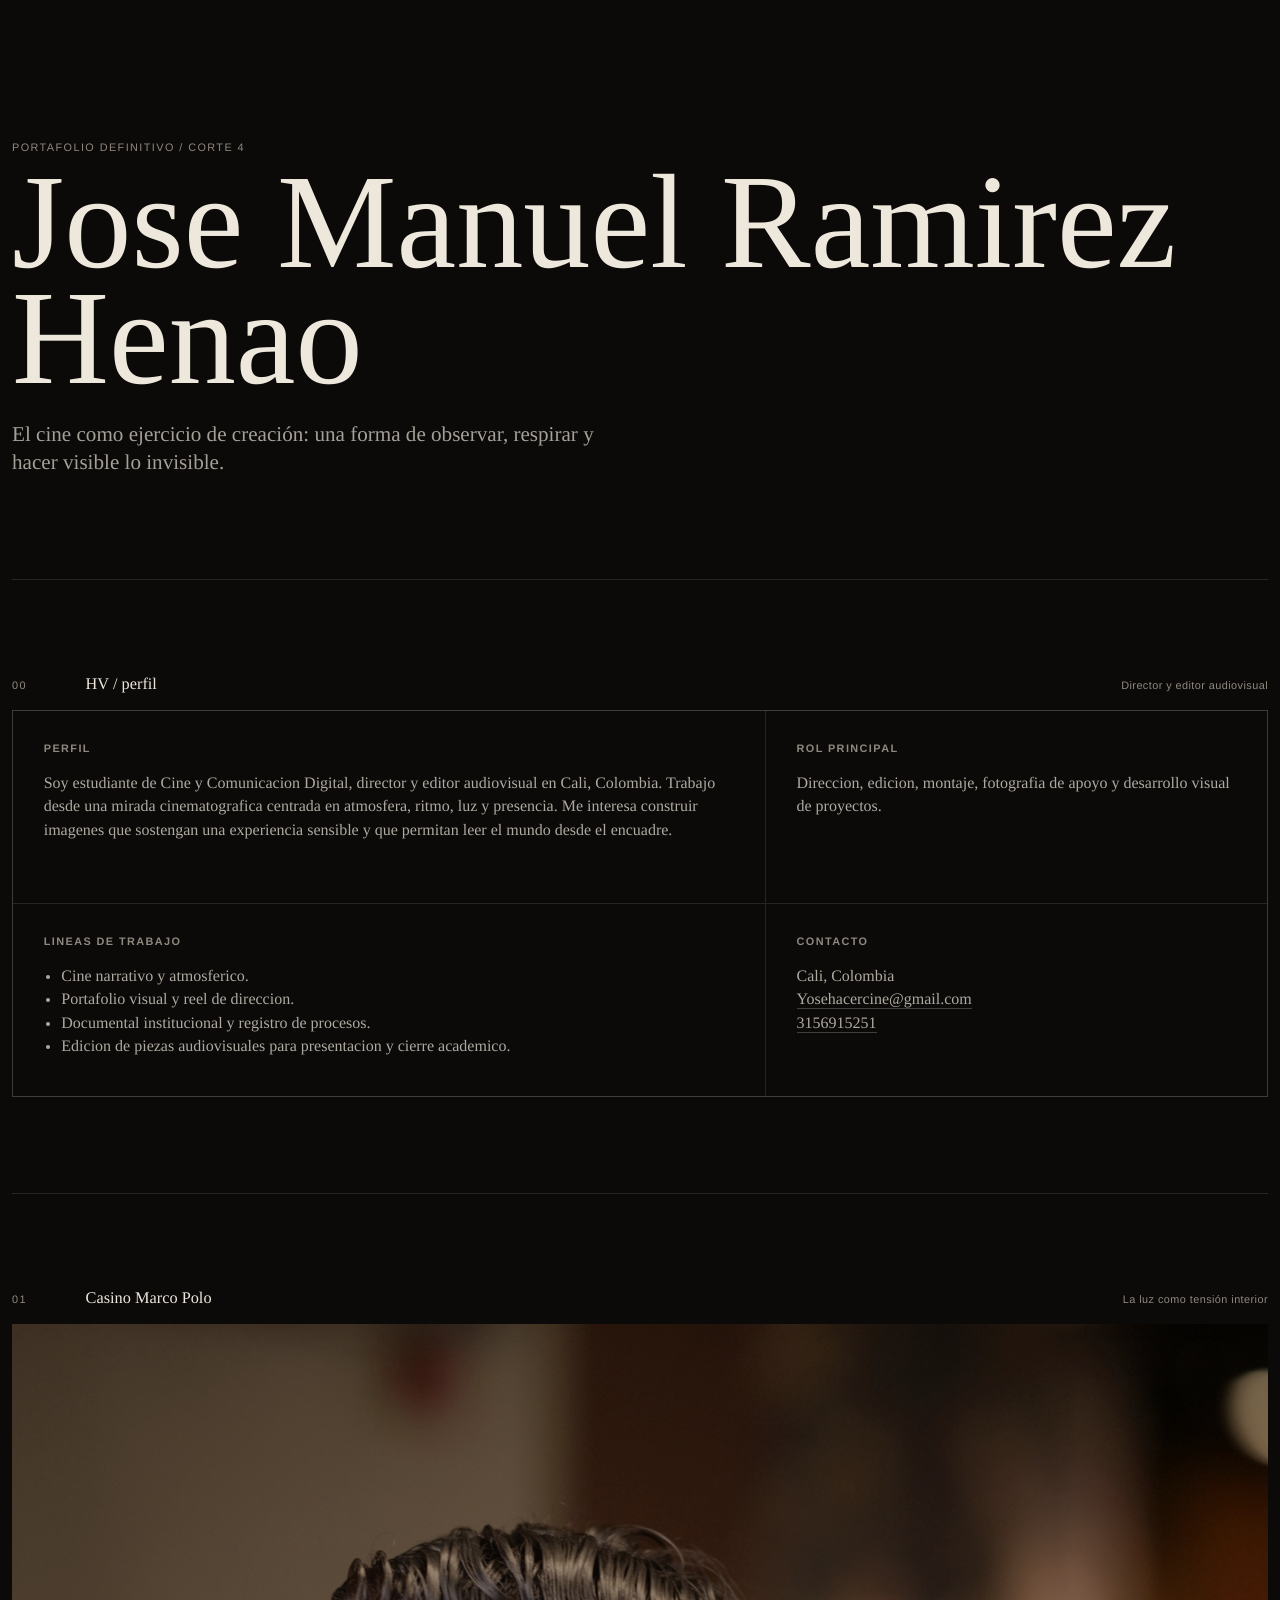
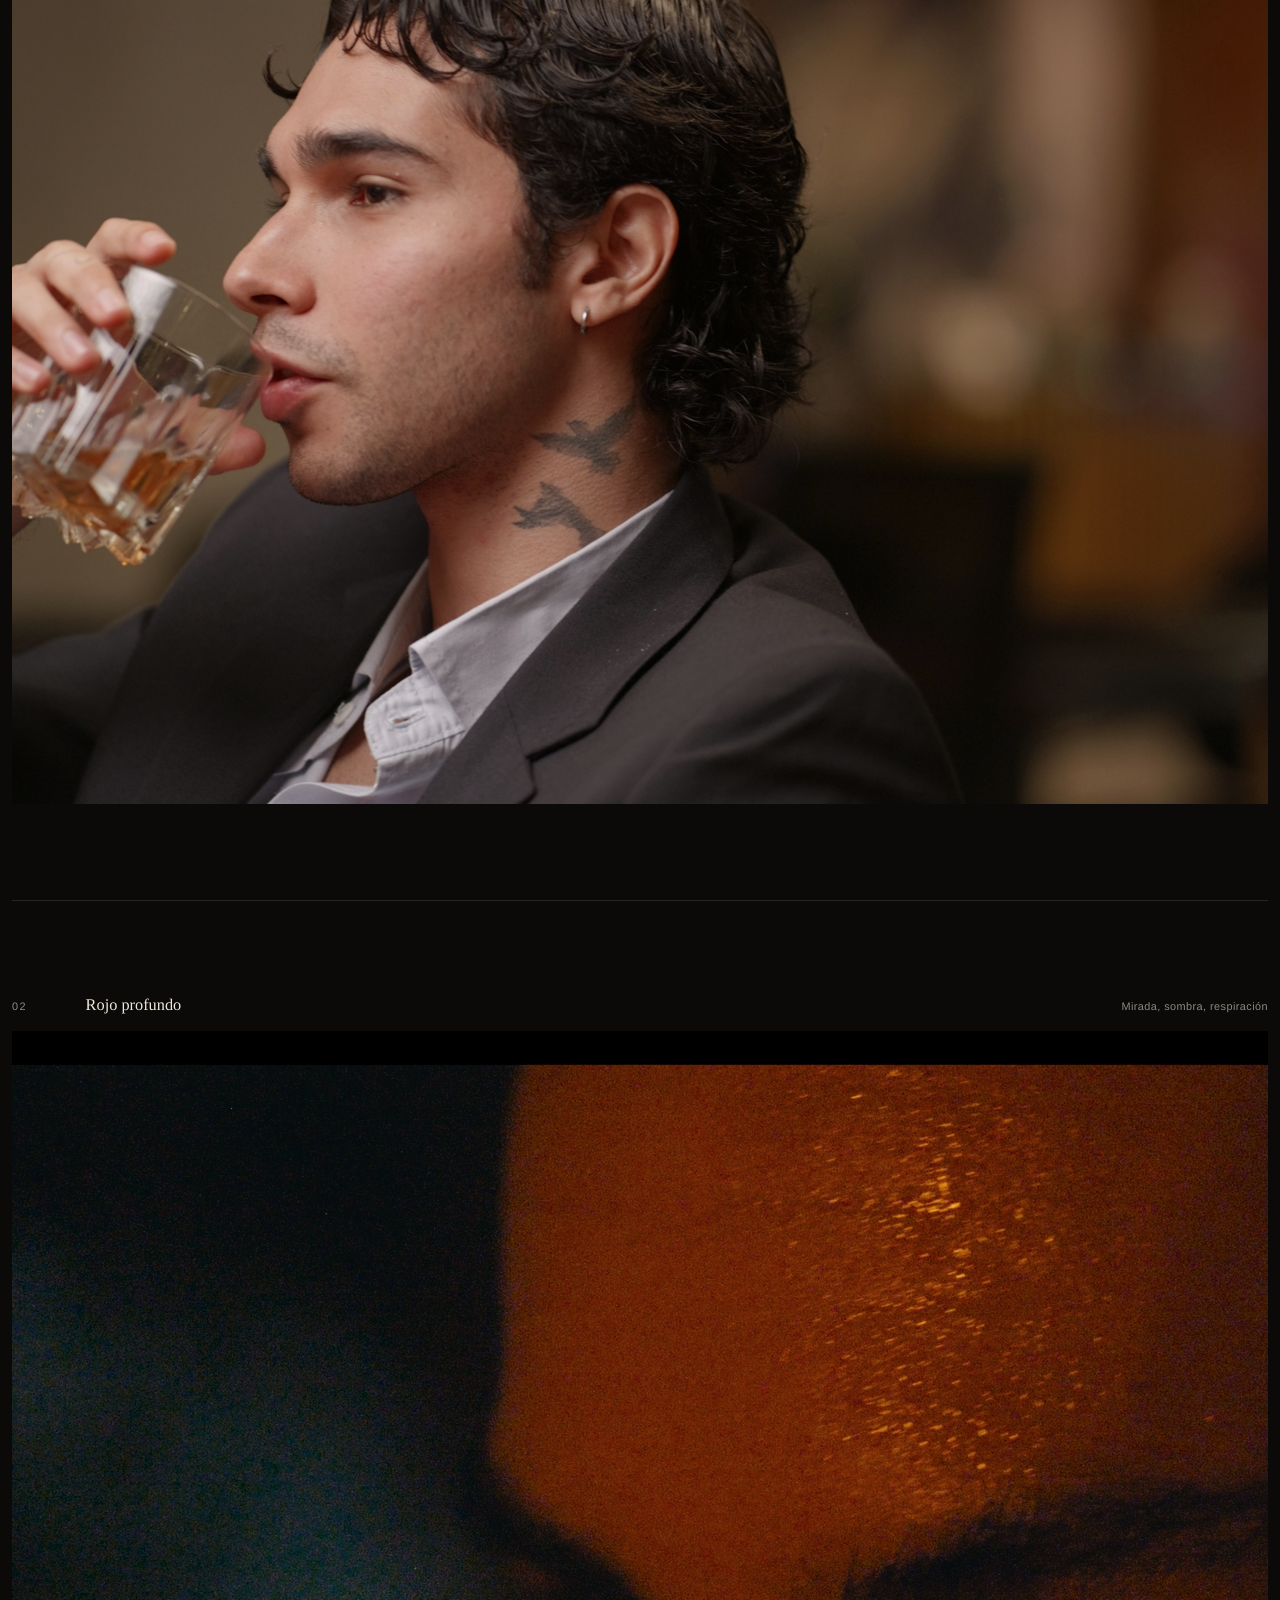
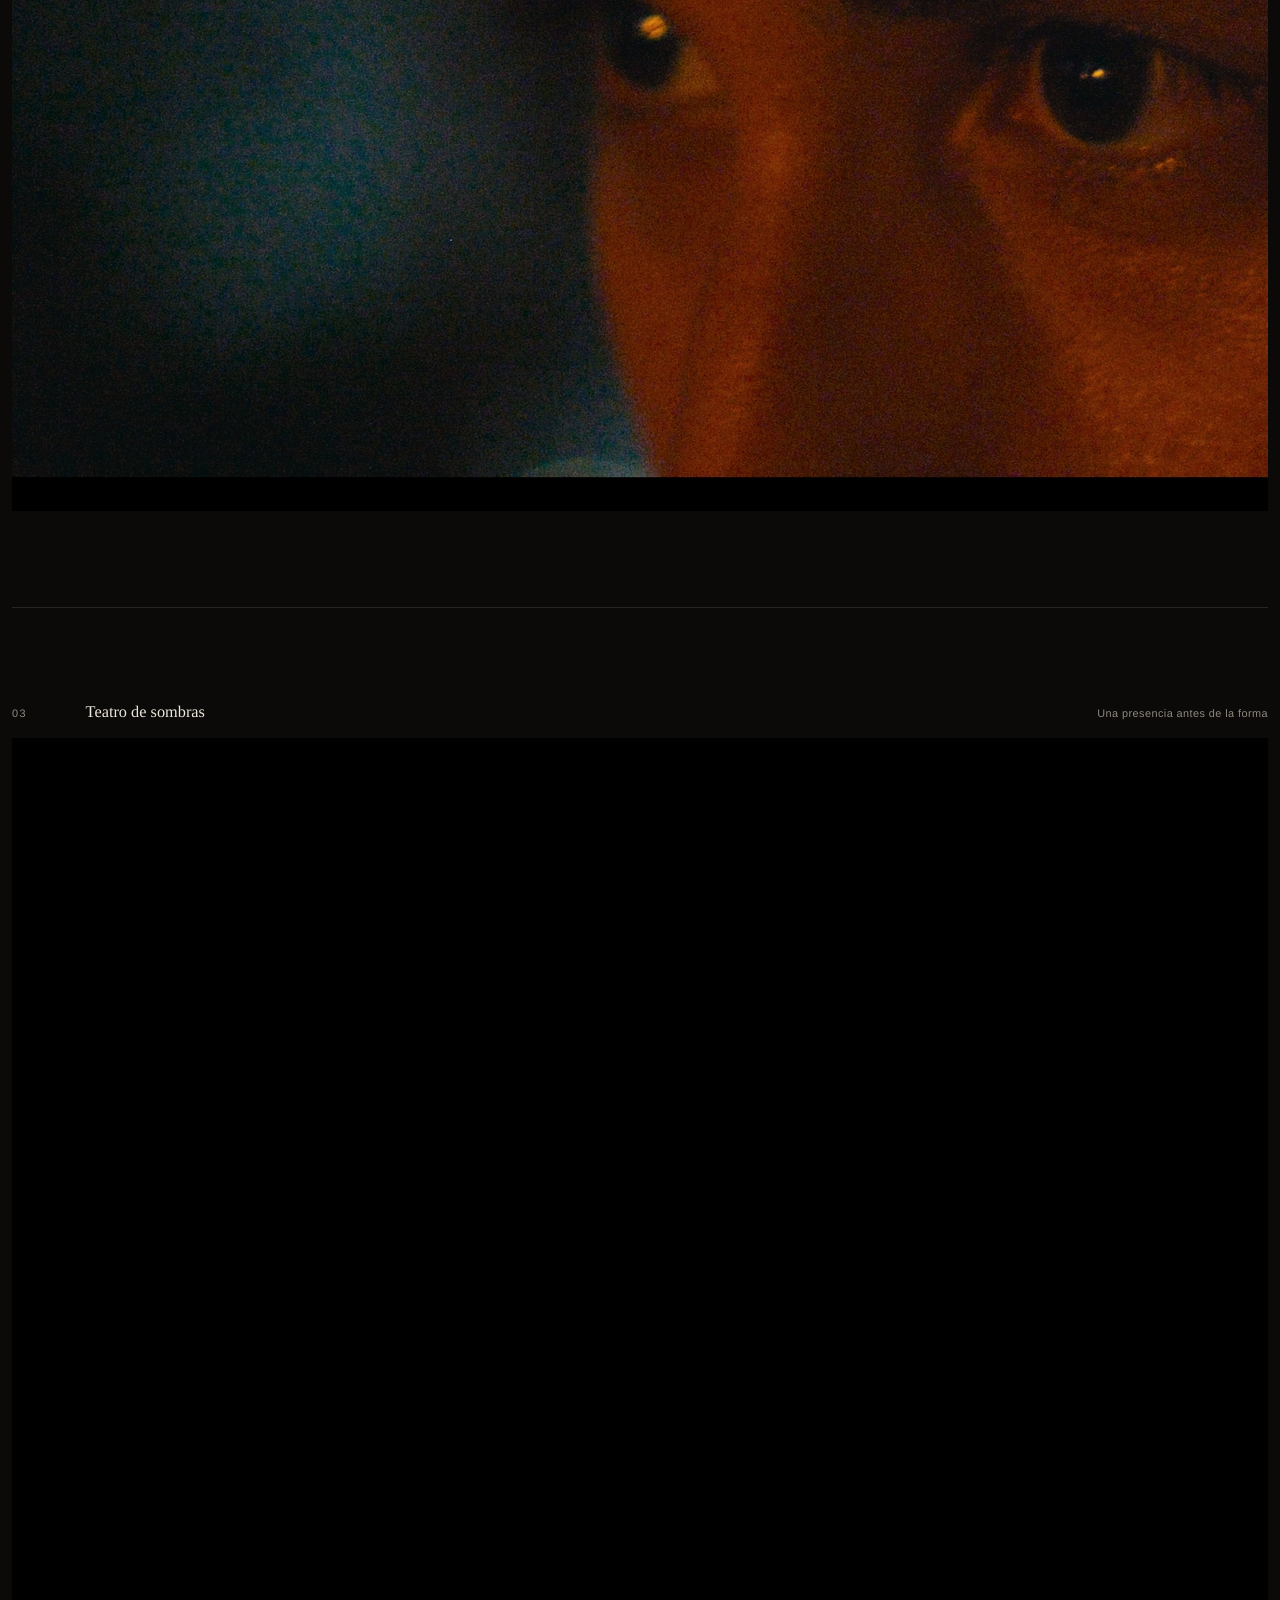
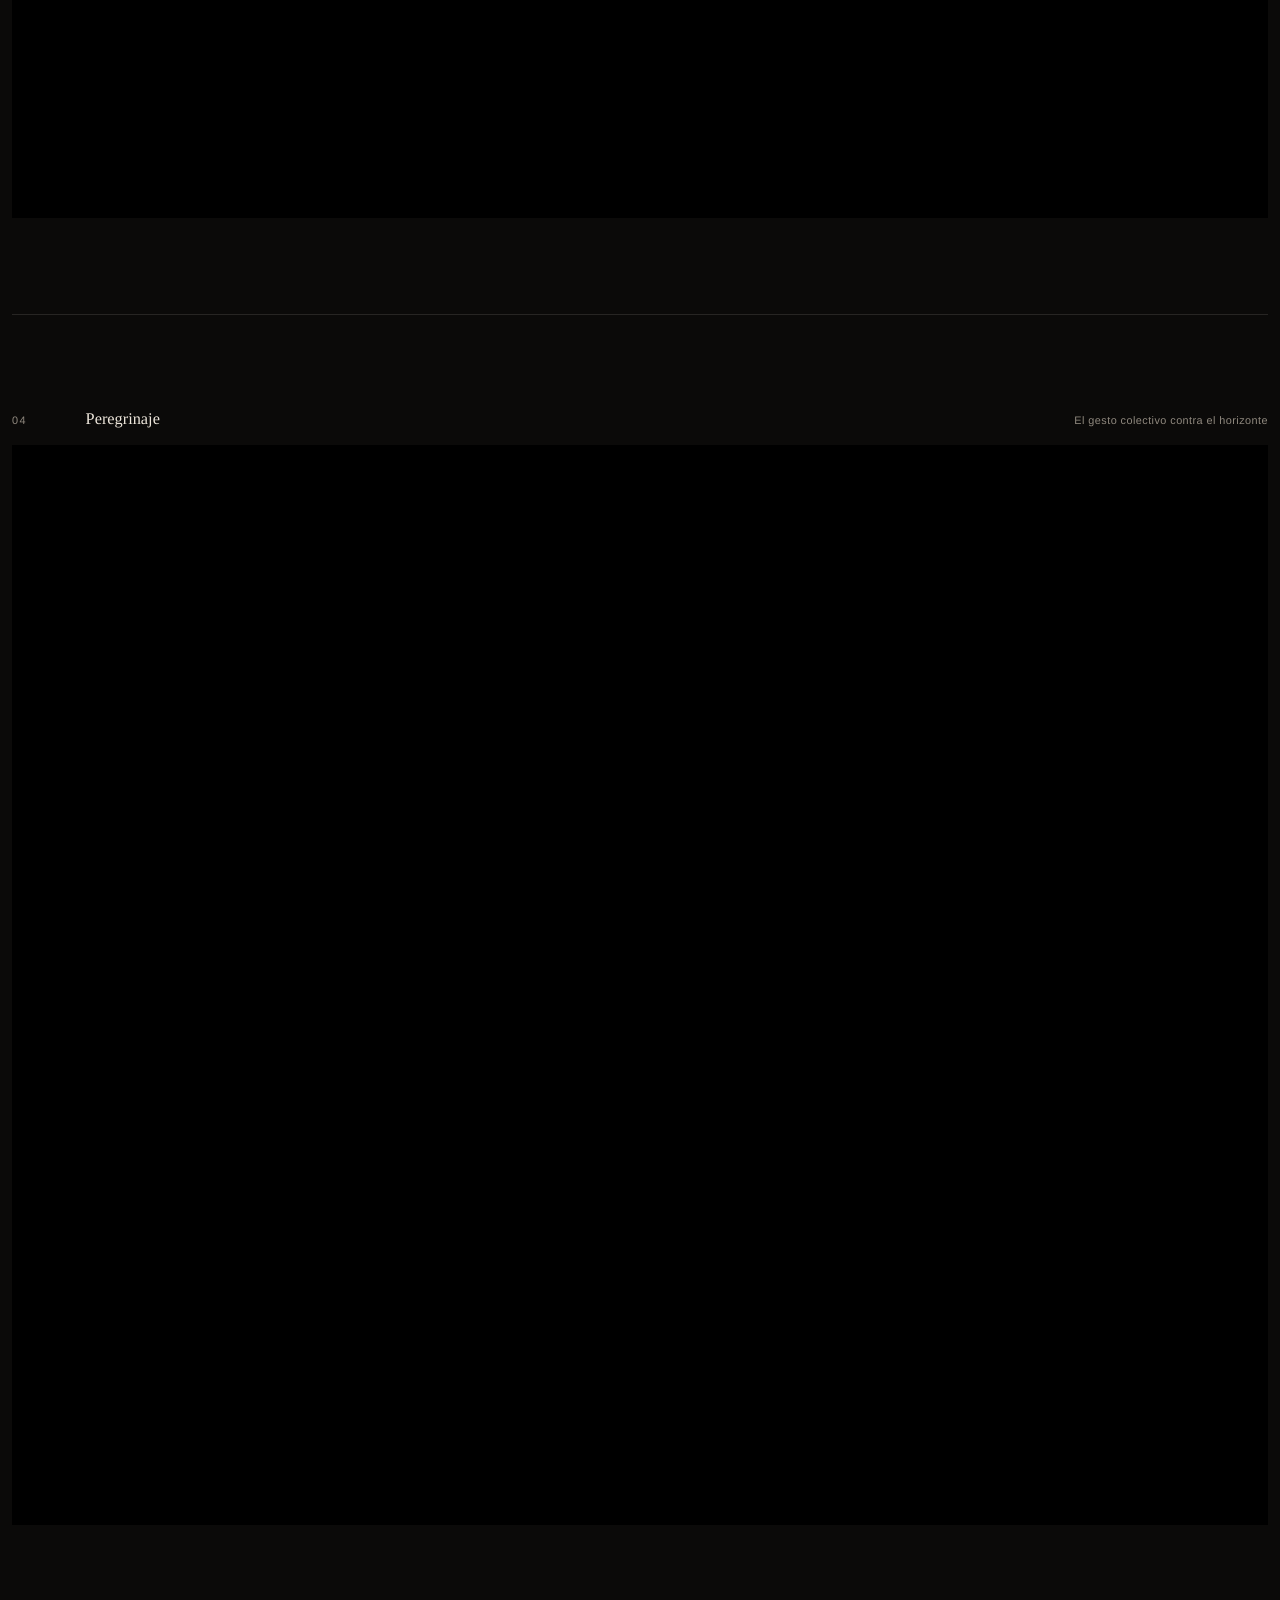
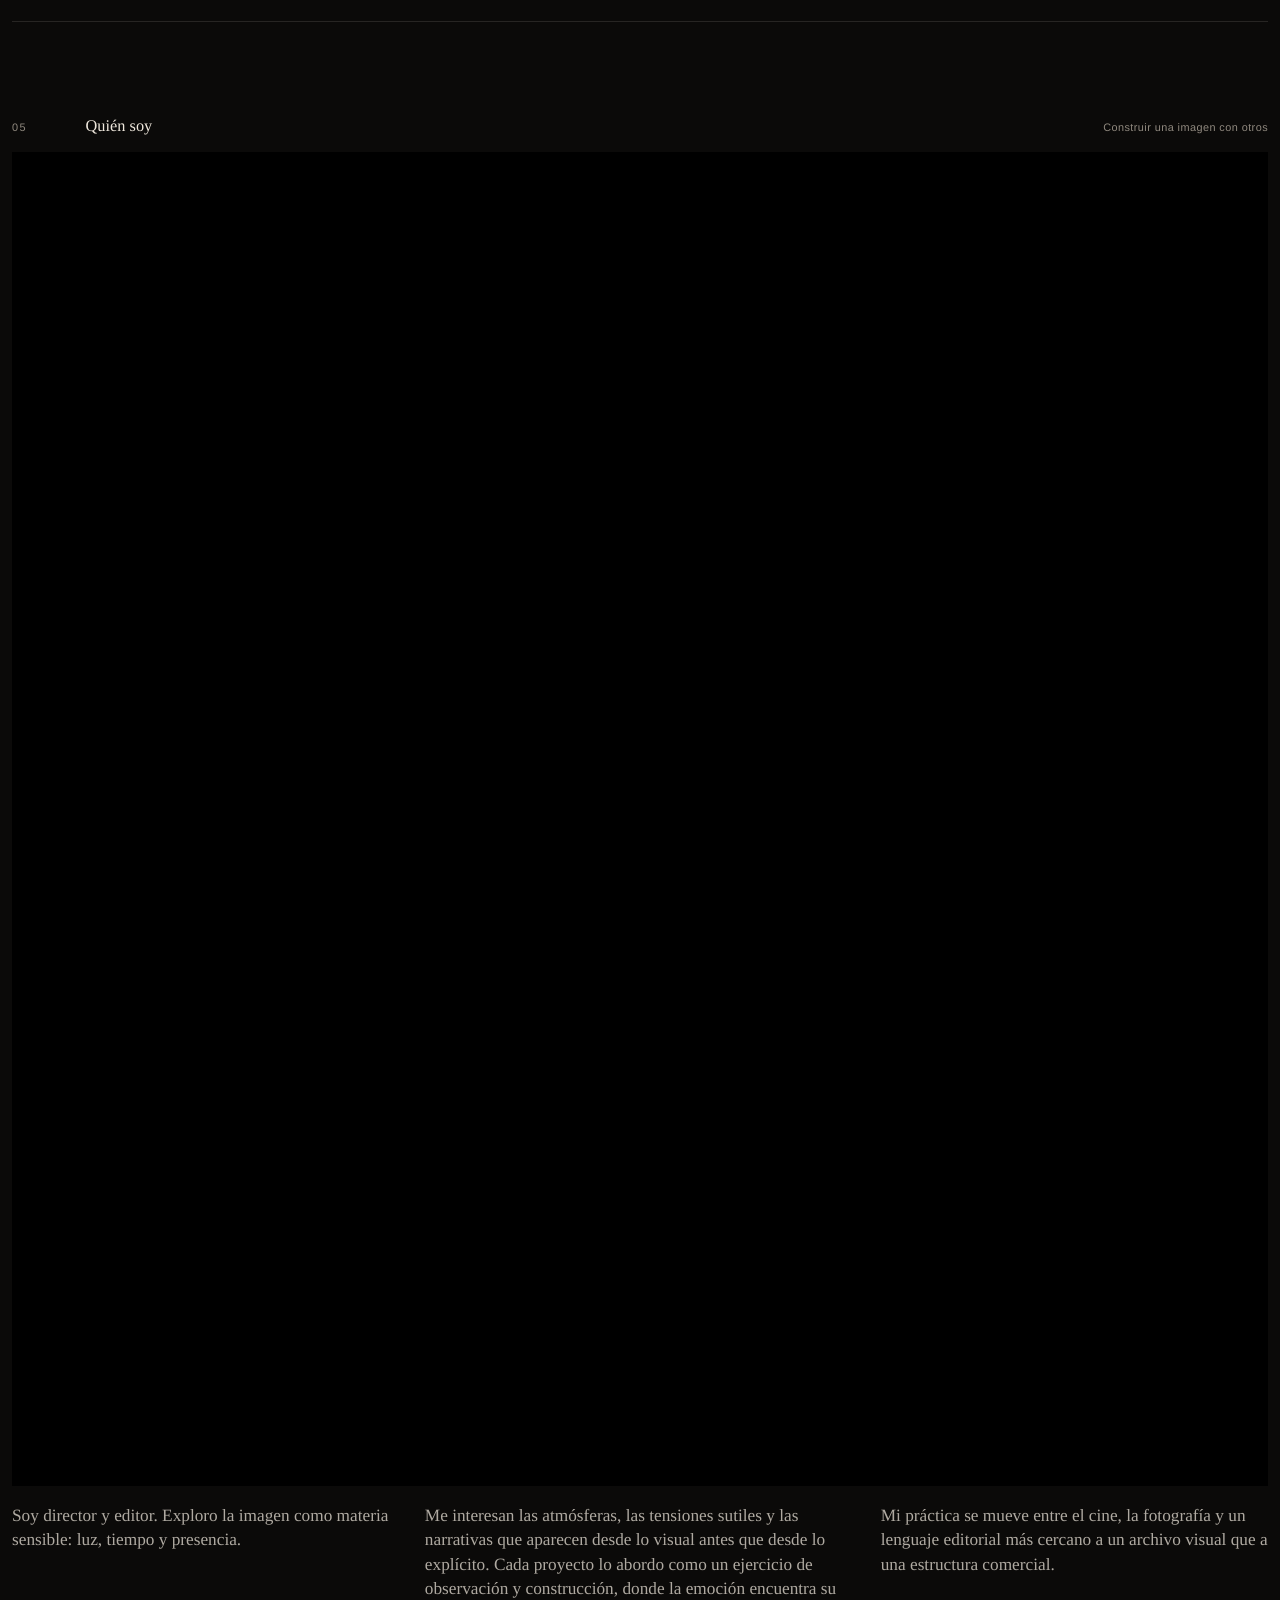
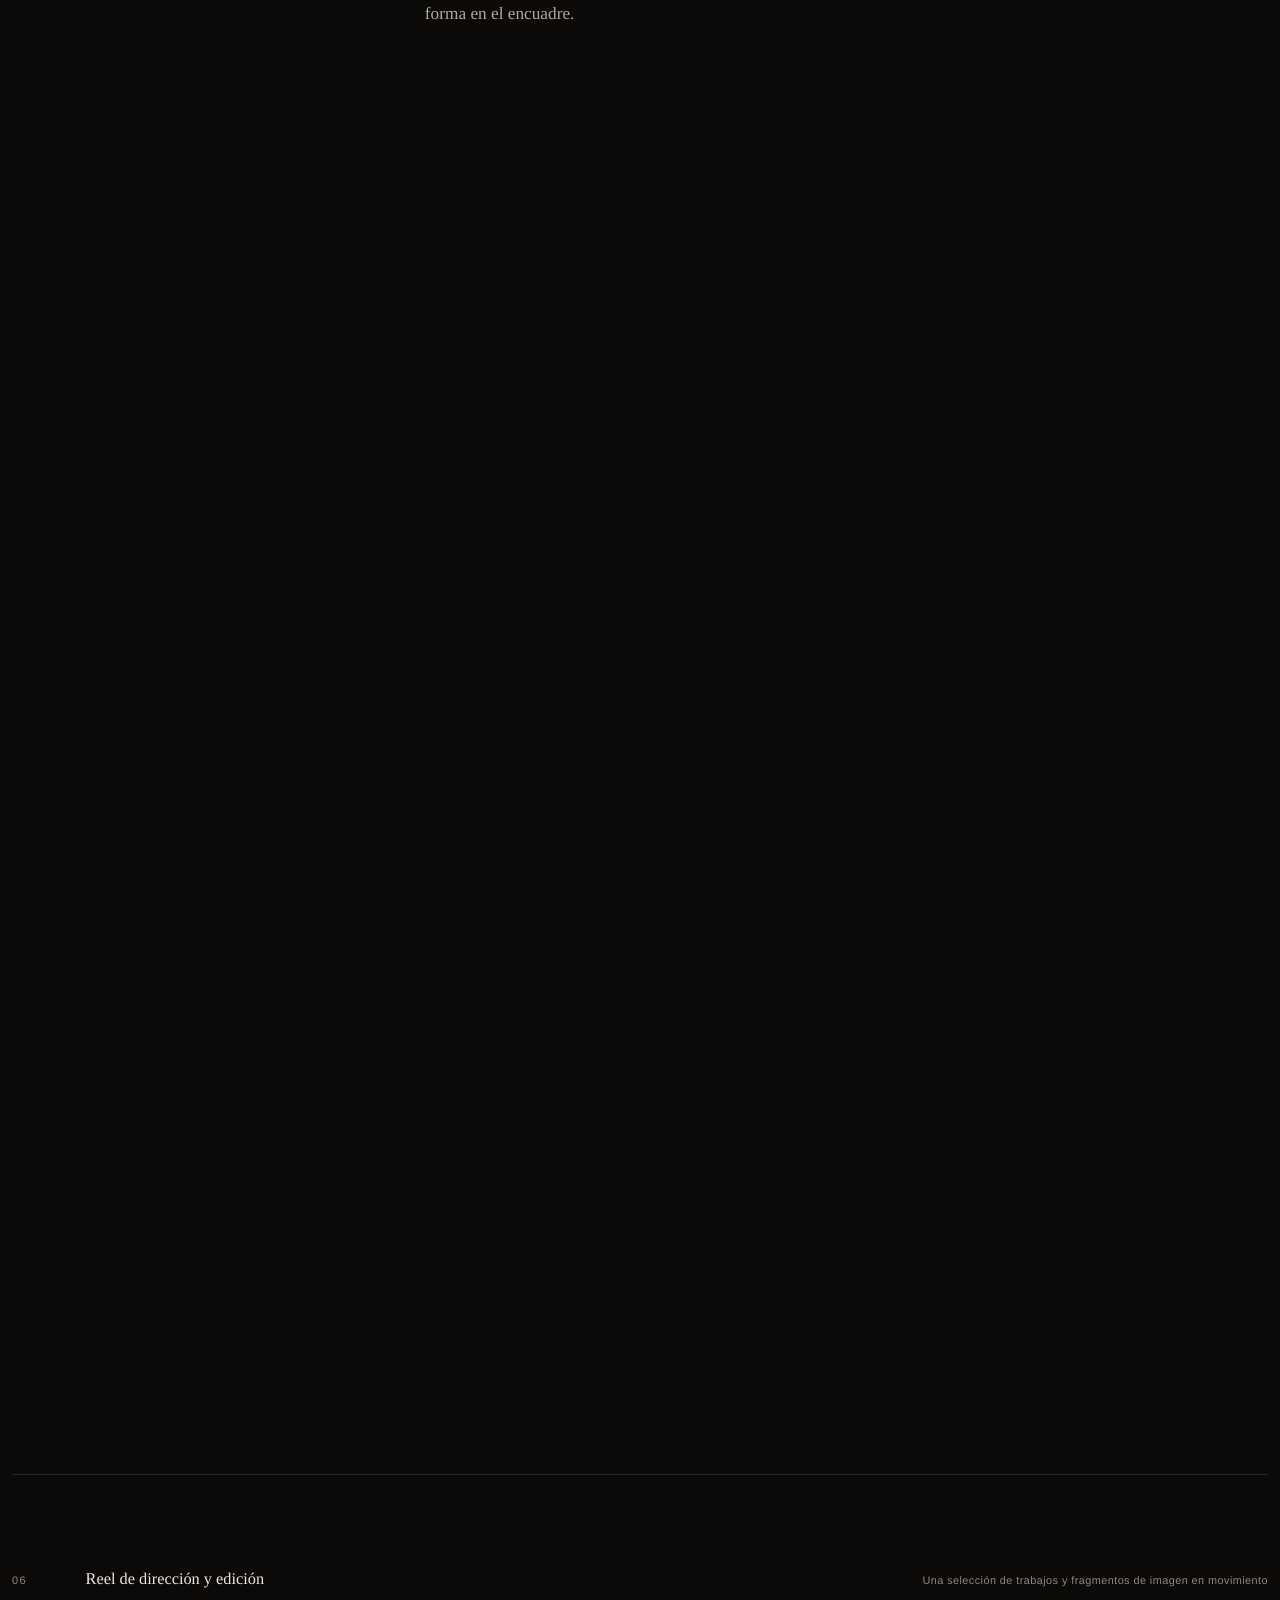
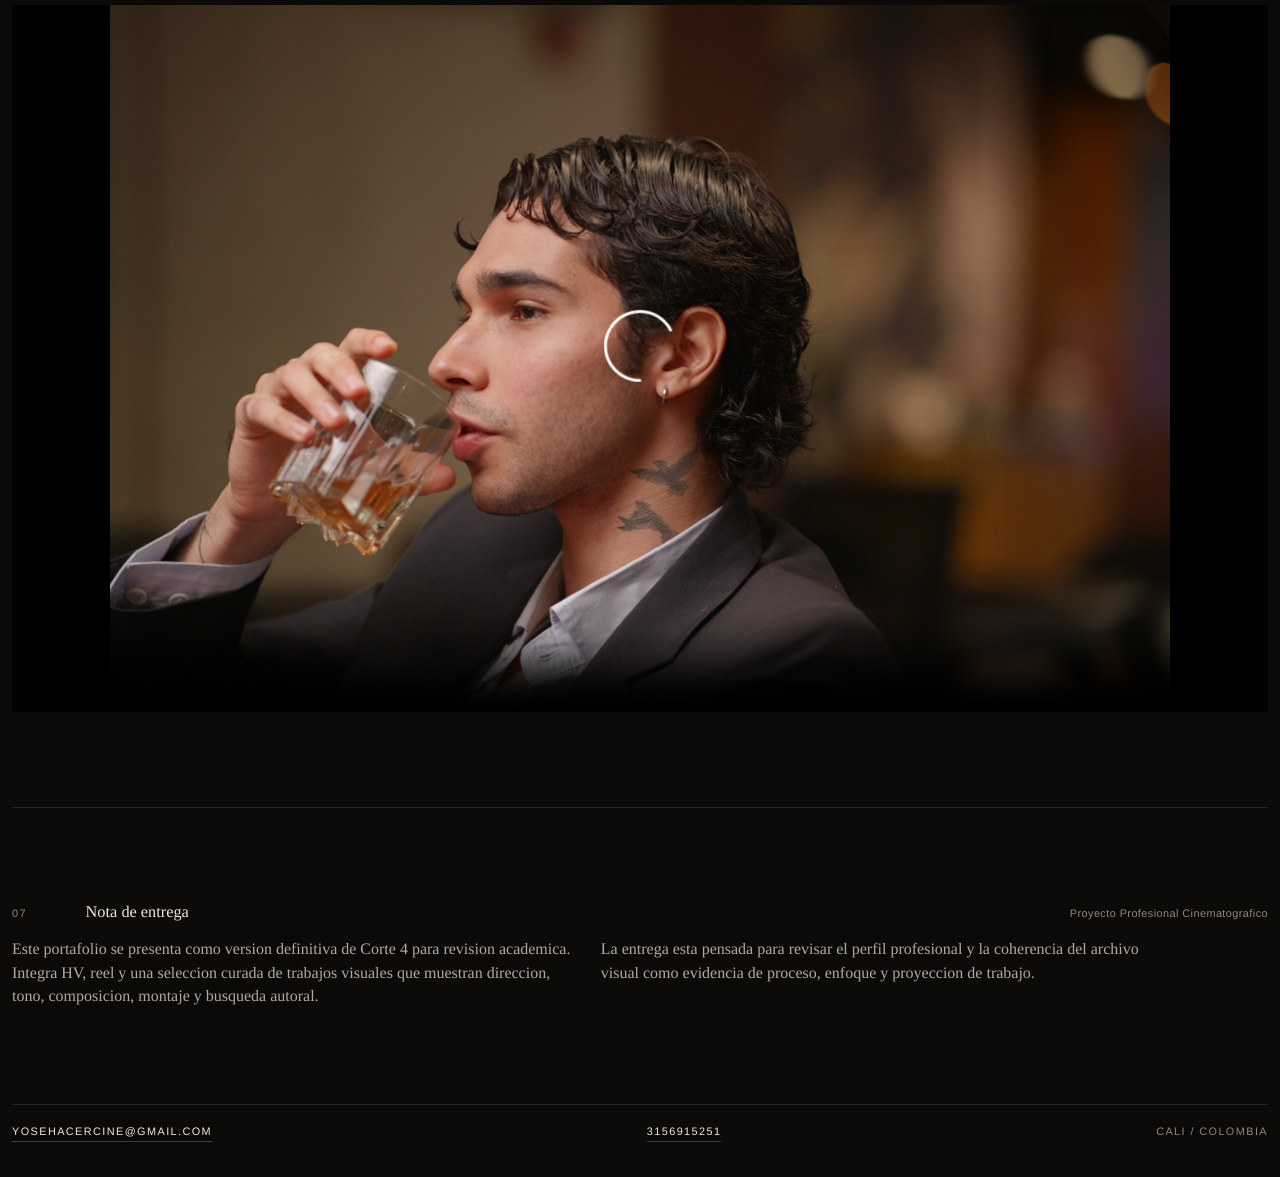
==== index.html @ f8fe0888 "Publish portfolio website" ====
<!doctype html>
<html lang="es">
  <head>
    <meta charset="utf-8" />
    <meta name="viewport" content="width=device-width, initial-scale=1" />
    <title>Portafolio Corte 4 | Jose Manuel Ramirez Henao</title>
    <meta
      name="description"
      content="Portafolio definitivo Corte 4: HV, reel y seleccion de trabajos audiovisuales de Jose Manuel Ramirez Henao."
    />
    <meta name="theme-color" content="#0b0a09" />
    <meta name="robots" content="noindex,nofollow" />
    <meta name="referrer" content="no-referrer" />
    <meta http-equiv="Content-Security-Policy" content="default-src 'self'; img-src 'self' data:; media-src 'self'; style-src 'self'; script-src 'self'; object-src 'none'; base-uri 'self'; frame-ancestors 'none';" />
    <meta property="og:title" content="Portafolio Corte 4 | Jose Manuel Ramirez Henao" />
    <meta
      property="og:description"
      content="HV, reel y seleccion de trabajos audiovisuales."
    />
    <meta property="og:type" content="website" />
    <meta property="og:image" content="assets/images/project-marco-polo.jpg" />
    <link rel="preload" as="image" href="assets/images/project-marco-polo.jpg" />
    <link rel="stylesheet" href="css/styles.css?v=mobile-20260519b" />
  </head>
  <body>
    <main class="page">
      <header class="intro" aria-label="Portada">
        <p class="legend">Portafolio definitivo / Corte 4</p>
        <h1>
          <span class="name-line">Jose Manuel</span>
          <span class="name-line">Ramirez Henao</span>
        </h1>
        <p class="intro-line">
          El cine como ejercicio de creación: una forma de observar, respirar y hacer visible lo
          invisible.
        </p>
      </header>

      <section class="project cv-section" aria-label="Hoja de vida">
        <div class="project-title">
          <span>00</span>
          <h2>HV / perfil</h2>
          <p>Director y editor audiovisual</p>
        </div>
        <div class="cv-grid">
          <article>
            <h3>Perfil</h3>
            <p>
              Soy estudiante de Cine y Comunicacion Digital, director y editor audiovisual en Cali,
              Colombia. Trabajo desde una mirada cinematografica centrada en atmosfera, ritmo,
              luz y presencia. Me interesa construir imagenes que sostengan una experiencia sensible
              y que permitan leer el mundo desde el encuadre.
            </p>
          </article>
          <article>
            <h3>Rol principal</h3>
            <p>Direccion, edicion, montaje, fotografia de apoyo y desarrollo visual de proyectos.</p>
          </article>
          <article>
            <h3>Lineas de trabajo</h3>
            <ul>
              <li>Cine narrativo y atmosferico.</li>
              <li>Portafolio visual y reel de direccion.</li>
              <li>Documental institucional y registro de procesos.</li>
              <li>Edicion de piezas audiovisuales para presentacion y cierre academico.</li>
            </ul>
          </article>
          <article>
            <h3>Contacto</h3>
            <p>
              Cali, Colombia<br />
              <a href="mailto:Yosehacercine@gmail.com">Yosehacercine@gmail.com</a><br />
              <a href="tel:+573156915251">3156915251</a>
            </p>
          </article>
        </div>
      </section>

      <section class="project" aria-label="Casino Marco Polo">
        <div class="project-title">
          <span>01</span>
          <h2>Casino Marco Polo</h2>
          <p>La luz como tensión interior</p>
        </div>
        <div class="gallery single">
          <figure>
            <img
              src="assets/images/project-marco-polo.jpg"
              alt="Still de Casino Marco Polo con personaje bebiendo en interior cálido"
              width="1920"
              height="1080"
            />
          </figure>
        </div>
      </section>

      <section class="project" aria-label="Rojo profundo">
        <div class="project-title">
          <span>02</span>
          <h2>Rojo profundo</h2>
          <p>Mirada, sombra, respiración</p>
        </div>
        <div class="gallery single">
          <figure>
            <img
              src="assets/images/project-rojo.jpg"
              alt="Primer plano oscuro con luz roja y textura de grano"
              width="1920"
              height="1080"
              loading="lazy"
            />
          </figure>
        </div>
      </section>

      <section class="project" aria-label="Teatro de sombras">
        <div class="project-title">
          <span>03</span>
          <h2>Teatro de sombras</h2>
          <p>Una presencia antes de la forma</p>
        </div>
        <div class="gallery single">
          <figure>
            <img
              src="assets/images/project-sombras.jpg"
              alt="Figura frente a una fuente de luz intensa"
              width="1920"
              height="1080"
              loading="lazy"
            />
          </figure>
        </div>
      </section>

      <section class="project" aria-label="Peregrinaje">
        <div class="project-title">
          <span>04</span>
          <h2>Peregrinaje</h2>
          <p>El gesto colectivo contra el horizonte</p>
        </div>
        <div class="gallery single">
          <figure>
            <img
              src="assets/images/project-peregrinaje.jpg"
              alt="Grupo en silueta durante un peregrinaje al atardecer"
              width="1920"
              height="1080"
              loading="lazy"
            />
          </figure>
        </div>
      </section>

      <section class="project portrait-section" aria-label="Quién soy">
        <div class="project-title">
          <span>05</span>
          <h2>Quién soy</h2>
          <p>Construir una imagen con otros</p>
        </div>
        <figure class="portrait-hero">
          <img
            src="assets/images/jose-3.jpg"
            alt="Jose Manuel Ramírez Henao en una locación interior durante rodaje"
            width="2000"
            height="1334"
            loading="lazy"
          />
        </figure>
        <div class="personal-copy">
          <p>
            Soy director y editor. Exploro la imagen como materia sensible:
            luz, tiempo y presencia.
          </p>
          <p>
            Me interesan las atmósferas, las tensiones sutiles y las narrativas que aparecen
            desde lo visual antes que desde lo explícito. Cada proyecto lo abordo como un ejercicio
            de observación y construcción, donde la emoción encuentra su forma en el encuadre.
          </p>
          <p>
            Mi práctica se mueve entre el cine, la fotografía y un lenguaje editorial más cercano
            a un archivo visual que a una estructura comercial.
          </p>
        </div>
        <div class="gallery diptych">
          <figure>
            <img
              src="assets/images/jose-1.jpg"
              alt="Dirección de escena durante rodaje en escalera"
              width="2000"
              height="1334"
              loading="lazy"
            />
          </figure>
          <figure>
            <img
              src="assets/images/jose-2.jpg"
              alt="Revisión de cámara durante rodaje"
              width="2000"
              height="1334"
              loading="lazy"
            />
          </figure>
        </div>
      </section>

      <section class="project reel-block" aria-label="Reel">
        <div class="project-title">
          <span>06</span>
          <h2>Reel de dirección y edición</h2>
          <p>Una selección de trabajos y fragmentos de imagen en movimiento</p>
        </div>
        <video
          controls
          preload="metadata"
          poster="assets/images/project-marco-polo.jpg"
          aria-label="Reel de portafolio"
        >
          <source src="assets/video/portafolio-reel.mp4" type="video/mp4" />
          Tu navegador no pudo reproducir este video.
        </video>
      </section>

      <section class="project delivery-note" aria-label="Nota de entrega">
        <div class="project-title">
          <span>07</span>
          <h2>Nota de entrega</h2>
          <p>Proyecto Profesional Cinematografico</p>
        </div>
        <div class="note-copy">
          <p>
            Este portafolio se presenta como version definitiva de Corte 4 para revision academica.
            Integra HV, reel y una seleccion curada de trabajos visuales que muestran direccion,
            tono, composicion, montaje y busqueda autoral.
          </p>
          <p>
            La entrega esta pensada para revisar el perfil profesional y la coherencia del archivo
            visual como evidencia de proceso, enfoque y proyeccion de trabajo.
          </p>
        </div>
      </section>

      <footer class="footer">
        <a href="mailto:Yosehacercine@gmail.com">Yosehacercine@gmail.com</a>
        <a href="tel:+573156915251">3156915251</a>
        <span>Cali / Colombia</span>
      </footer>
    </main>
  </body>
</html>
---- css/styles.css ----
:root {
  color-scheme: dark;
  --bg: #0b0a09;
  --text: #eee7dc;
  --muted: #8f887e;
  --soft: #5f5a54;
  --line: rgba(238, 231, 220, 0.12);
  --max: 1680px;
}

* {
  box-sizing: border-box;
  min-width: 0;
}

html {
  background: var(--bg);
  overflow-x: hidden;
}

body {
  margin: 0;
  background: var(--bg);
  color: var(--text);
  font-family:
    "Helvetica Neue", Arial, ui-sans-serif, system-ui, -apple-system, BlinkMacSystemFont, sans-serif;
  font-size: 13px;
  line-height: 1.45;
  text-rendering: geometricPrecision;
  overflow-x: hidden;
}

img,
video {
  display: block;
  width: 100%;
}

a {
  color: inherit;
  text-decoration: none;
}

.page {
  width: min(var(--max), calc(100% - 1.5rem));
  margin: 0 auto;
  max-width: 100%;
}

.intro {
  min-height: 48svh;
  display: grid;
  align-content: end;
  padding: clamp(5rem, 11vw, 11rem) 0 clamp(3.2rem, 8vw, 7rem);
}

.legend,
.project-title span,
.project-title p,
.footer {
  margin: 0;
  color: var(--muted);
  font-size: 0.68rem;
  font-weight: 500;
  letter-spacing: 0.13em;
  text-transform: uppercase;
}

h1,
h2,
p,
figure {
  margin: 0;
}

h1 {
  margin-top: 0.55rem;
  font-family: Georgia, "Times New Roman", serif;
  font-size: clamp(3.4rem, 10.5vw, 11.8rem);
  font-weight: 400;
  letter-spacing: 0;
  line-height: 0.86;
  max-width: 100%;
  overflow-wrap: break-word;
}

.name-line {
  display: inline;
}

.intro-line {
  max-width: 600px;
  margin-top: 1.55rem;
  color: rgba(238, 231, 220, 0.68);
  font-family: Georgia, "Times New Roman", serif;
  font-size: clamp(1.08rem, 1.65vw, 1.72rem);
  line-height: 1.32;
}

.project {
  padding: clamp(3rem, 7.5vw, 8rem) 0;
  border-top: 1px solid var(--line);
}

.project-title {
  display: grid;
  grid-template-columns: 3.6rem minmax(14rem, 0.52fr) minmax(16rem, 0.48fr);
  gap: 1rem;
  align-items: baseline;
  margin-bottom: 0.95rem;
  min-width: 0;
}

h2 {
  font-family: Georgia, "Times New Roman", serif;
  font-size: clamp(1.02rem, 1.2vw, 1.32rem);
  font-weight: 400;
  line-height: 1;
}

.project-title p {
  justify-self: end;
  max-width: 28rem;
  text-align: right;
  text-transform: none;
  letter-spacing: 0.04em;
  min-width: 0;
}

.gallery {
  display: grid;
  gap: 0.8rem;
}

.portrait-hero {
  margin-bottom: 1rem;
  background: #000;
}

.portrait-hero img {
  aspect-ratio: 16 / 8.2;
  object-fit: cover;
  object-position: 42% 42%;
}

.personal-copy {
  display: grid;
  grid-template-columns: minmax(0, 0.9fr) minmax(0, 1fr) minmax(0, 0.9fr);
  gap: clamp(1rem, 2vw, 2rem);
  margin: 1.1rem 0 1.1rem;
  color: rgba(238, 231, 220, 0.72);
  font-family: Georgia, "Times New Roman", serif;
  font-size: clamp(1.02rem, 1.35vw, 1.42rem);
  line-height: 1.42;
}

.personal-copy p {
  max-width: 34rem;
}

.cv-grid {
  display: grid;
  grid-template-columns: 1.2fr 0.8fr;
  gap: 1px;
  background: var(--line);
  border: 1px solid var(--line);
}

.cv-grid article {
  min-height: 12rem;
  min-width: 0;
  padding: clamp(1.1rem, 2.4vw, 2.2rem);
  background: var(--bg);
}

.cv-grid h3 {
  margin: 0 0 0.9rem;
  color: var(--muted);
  font-size: 0.68rem;
  font-weight: 600;
  letter-spacing: 0.13em;
  text-transform: uppercase;
}

.cv-grid p,
.cv-grid li,
.note-copy p {
  color: rgba(238, 231, 220, 0.72);
  font-family: Georgia, "Times New Roman", serif;
  font-size: clamp(1rem, 1.22vw, 1.28rem);
  line-height: 1.45;
}

.cv-grid ul {
  margin: 0;
  padding-left: 1.1rem;
}

.cv-grid a {
  border-bottom: 1px solid rgba(238, 231, 220, 0.24);
}

.note-copy {
  display: grid;
  grid-template-columns: minmax(0, 1fr) minmax(0, 1fr);
  gap: clamp(1rem, 2vw, 2rem);
  max-width: 72rem;
}

.single figure,
.reel-block video {
  background: #000;
}

.single img {
  aspect-ratio: 16 / 9;
  object-fit: cover;
}

.project:nth-of-type(1) .single img {
  object-position: 52% 44%;
}

.project:nth-of-type(2) .single img {
  object-position: 64% 46%;
}

.project:nth-of-type(3) .single img {
  object-position: 50% 48%;
}

.project:nth-of-type(4) .single img {
  object-position: 50% 50%;
}

.triptych {
  grid-template-columns: repeat(3, minmax(0, 1fr));
}

.diptych {
  grid-template-columns: repeat(2, minmax(0, 1fr));
}

.triptych img {
  aspect-ratio: 4 / 5.15;
  object-fit: cover;
}

.diptych img {
  aspect-ratio: 16 / 10;
  object-fit: cover;
}

.triptych figure:nth-child(1) img {
  object-position: 52% 50%;
}

.triptych figure:nth-child(2) img {
  object-position: 42% 50%;
}

.triptych figure:nth-child(3) img {
  object-position: 28% 48%;
}

.diptych figure:nth-child(1) img {
  object-position: 52% 50%;
}

.diptych figure:nth-child(2) img {
  object-position: 42% 50%;
}

figure {
  overflow: hidden;
}

img {
  filter: saturate(0.88) contrast(1.02) brightness(0.96);
  transition:
    transform 1200ms cubic-bezier(0.19, 1, 0.22, 1),
    filter 900ms ease;
}

figure:hover img {
  transform: scale(1.008);
  filter: saturate(0.98) contrast(1.04) brightness(1);
}

.reel-block video {
  aspect-ratio: 16 / 9;
  object-fit: contain;
}

.footer {
  display: grid;
  grid-template-columns: repeat(3, auto);
  justify-content: space-between;
  gap: 1rem;
  padding: 1.25rem 0 2.2rem;
  border-top: 1px solid var(--line);
}

.footer a {
  color: var(--text);
  border-bottom: 1px solid rgba(238, 231, 220, 0.24);
}

@media (max-width: 760px) {
  html,
  body {
    width: 100%;
    max-width: 100vw;
  }

  .page {
    width: calc(100vw - 1.5rem);
    max-width: calc(100vw - 1.5rem);
    padding: 0;
  }

  .intro {
    min-height: 36svh;
    padding: clamp(4rem, 18vw, 6.5rem) 0 clamp(2.5rem, 11vw, 4rem);
  }

  h1 {
    font-size: clamp(2.25rem, 12.4vw, 3rem);
    line-height: 0.98;
  }

  .name-line {
    display: block;
  }

  .intro-line {
    max-width: 100%;
    font-size: clamp(1rem, 4.5vw, 1.18rem);
    line-height: 1.4;
  }

  .project-title {
    grid-template-columns: 2.15rem minmax(0, 1fr);
    gap: 0.75rem;
    align-items: start;
  }

  .project-title p {
    grid-column: 2;
    justify-self: start;
    text-align: left;
    max-width: 100%;
    line-height: 1.35;
  }

  .triptych,
  .diptych,
  .cv-grid,
  .note-copy {
    grid-template-columns: 1fr;
  }

  .personal-copy {
    grid-template-columns: 1fr;
    gap: 0.85rem;
  }

  .cv-grid p,
  .cv-grid li,
  .note-copy p,
  .personal-copy p,
  .intro-line,
  h1,
  h2,
  a,
  .project-title p,
  .footer {
    overflow-wrap: anywhere;
    hyphens: auto;
  }

  .cv-grid,
  .gallery,
  figure,
  img,
  video,
  .reel-block video {
    width: 100%;
    max-width: 100%;
  }

  .cv-grid,
  .note-copy,
  .personal-copy,
  .project-title,
  .footer {
    width: 100%;
    max-width: 100%;
  }

  .cv-grid {
    display: block;
  }

  .intro-line,
  .project-title p,
  .personal-copy p,
  .note-copy p,
  .footer {
    width: auto;
    max-width: min(31ch, calc(100vw - 1.5rem));
  }

  .cv-grid p,
  .cv-grid ul {
    max-width: min(31ch, calc(100vw - 4rem));
  }

  .cv-grid li {
    max-width: min(30ch, calc(100vw - 5rem));
  }

  .cv-grid article {
    min-height: auto;
    padding: 1.05rem;
    width: 100%;
    max-width: 100%;
  }

  .cv-grid ul {
    padding-left: 1rem;
  }

  .triptych img,
  .diptych img,
  .single img,
  .portrait-hero img {
    height: auto;
    aspect-ratio: auto;
    object-fit: contain;
    object-position: center center;
  }

  .footer {
    grid-template-columns: 1fr;
    justify-content: start;
    font-size: 0.64rem;
    line-height: 1.45;
  }
}

@media (max-width: 420px) {
  .legend,
  .project-title span,
  .project-title p,
  .footer {
    letter-spacing: 0.08em;
  }

  h1 {
    font-size: clamp(2.12rem, 12.5vw, 2.82rem);
  }

  .project {
    padding: clamp(2.45rem, 12vw, 4rem) 0;
  }

  .cv-grid p,
  .cv-grid li,
  .note-copy p {
    font-size: 1rem;
  }
}

@media (prefers-reduced-motion: reduce) {
  *,
  *::before,
  *::after {
    transition-duration: 0.01ms !important;
  }
}
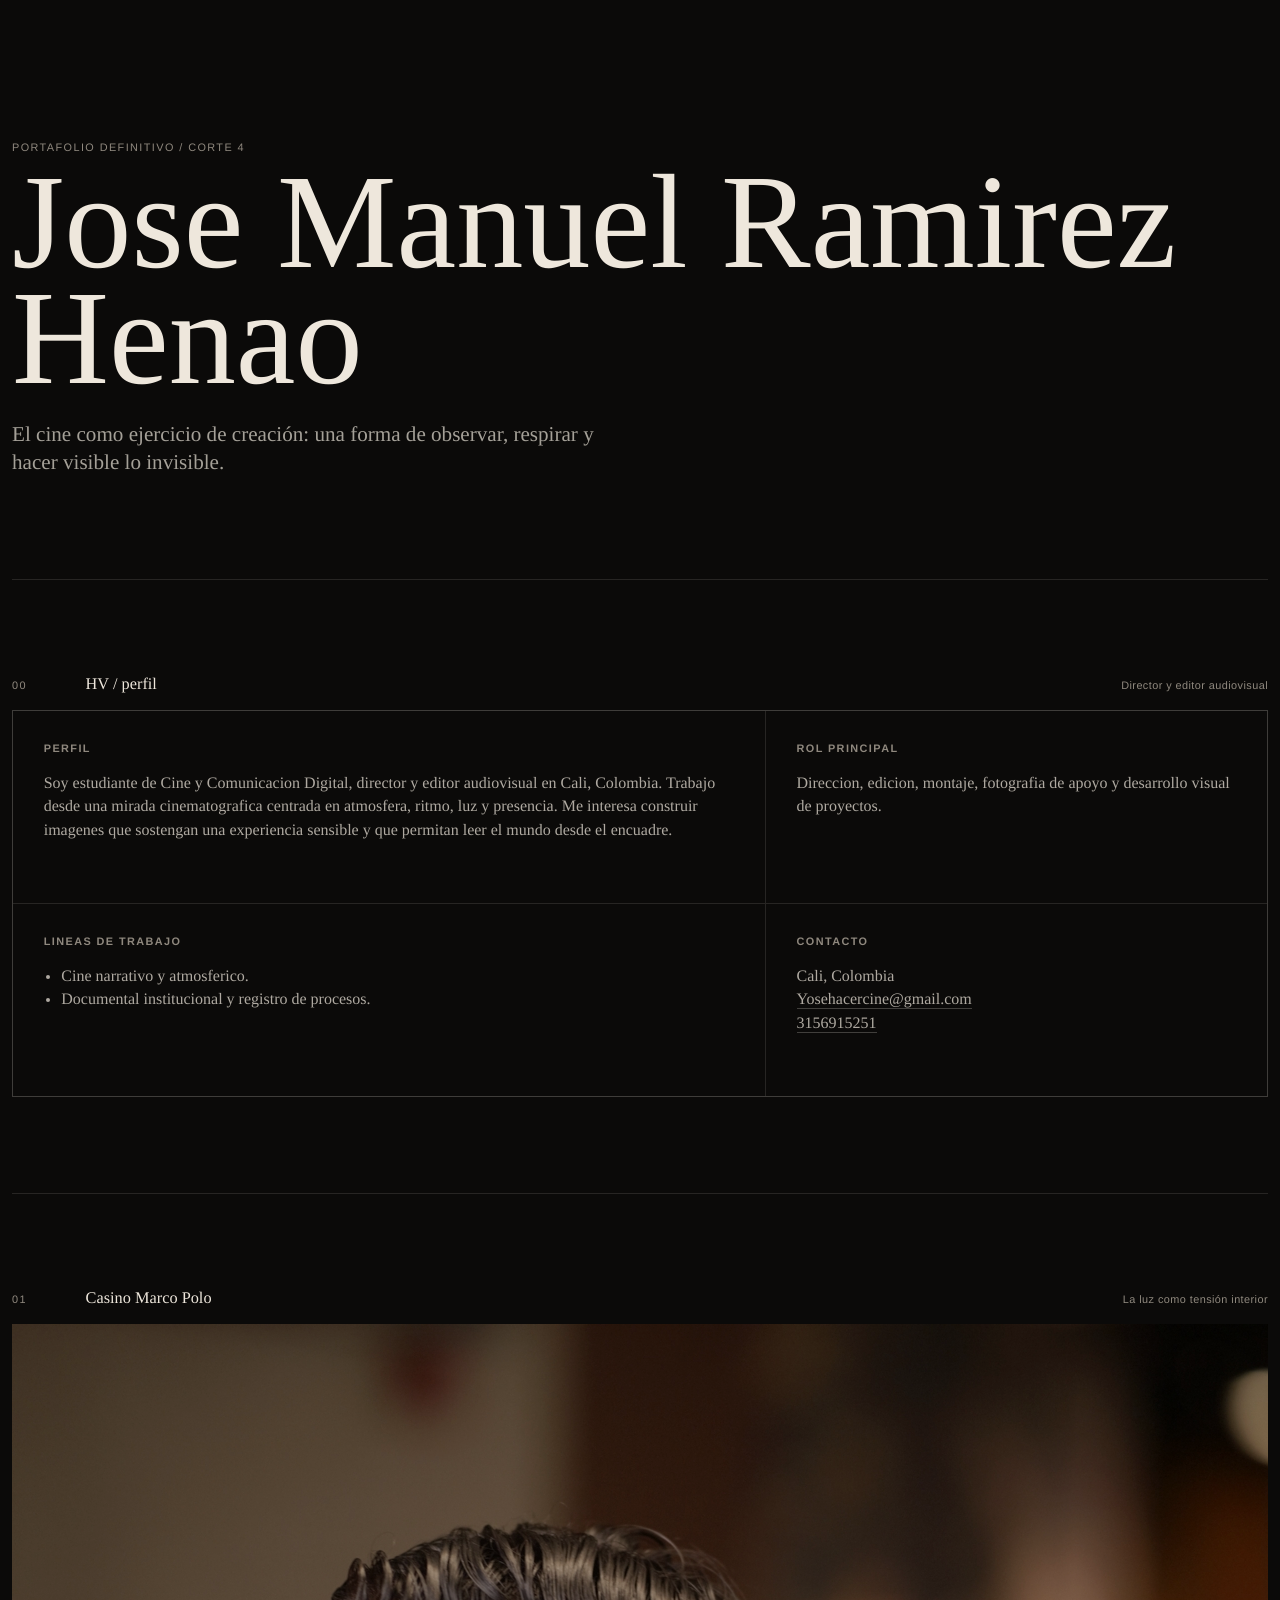
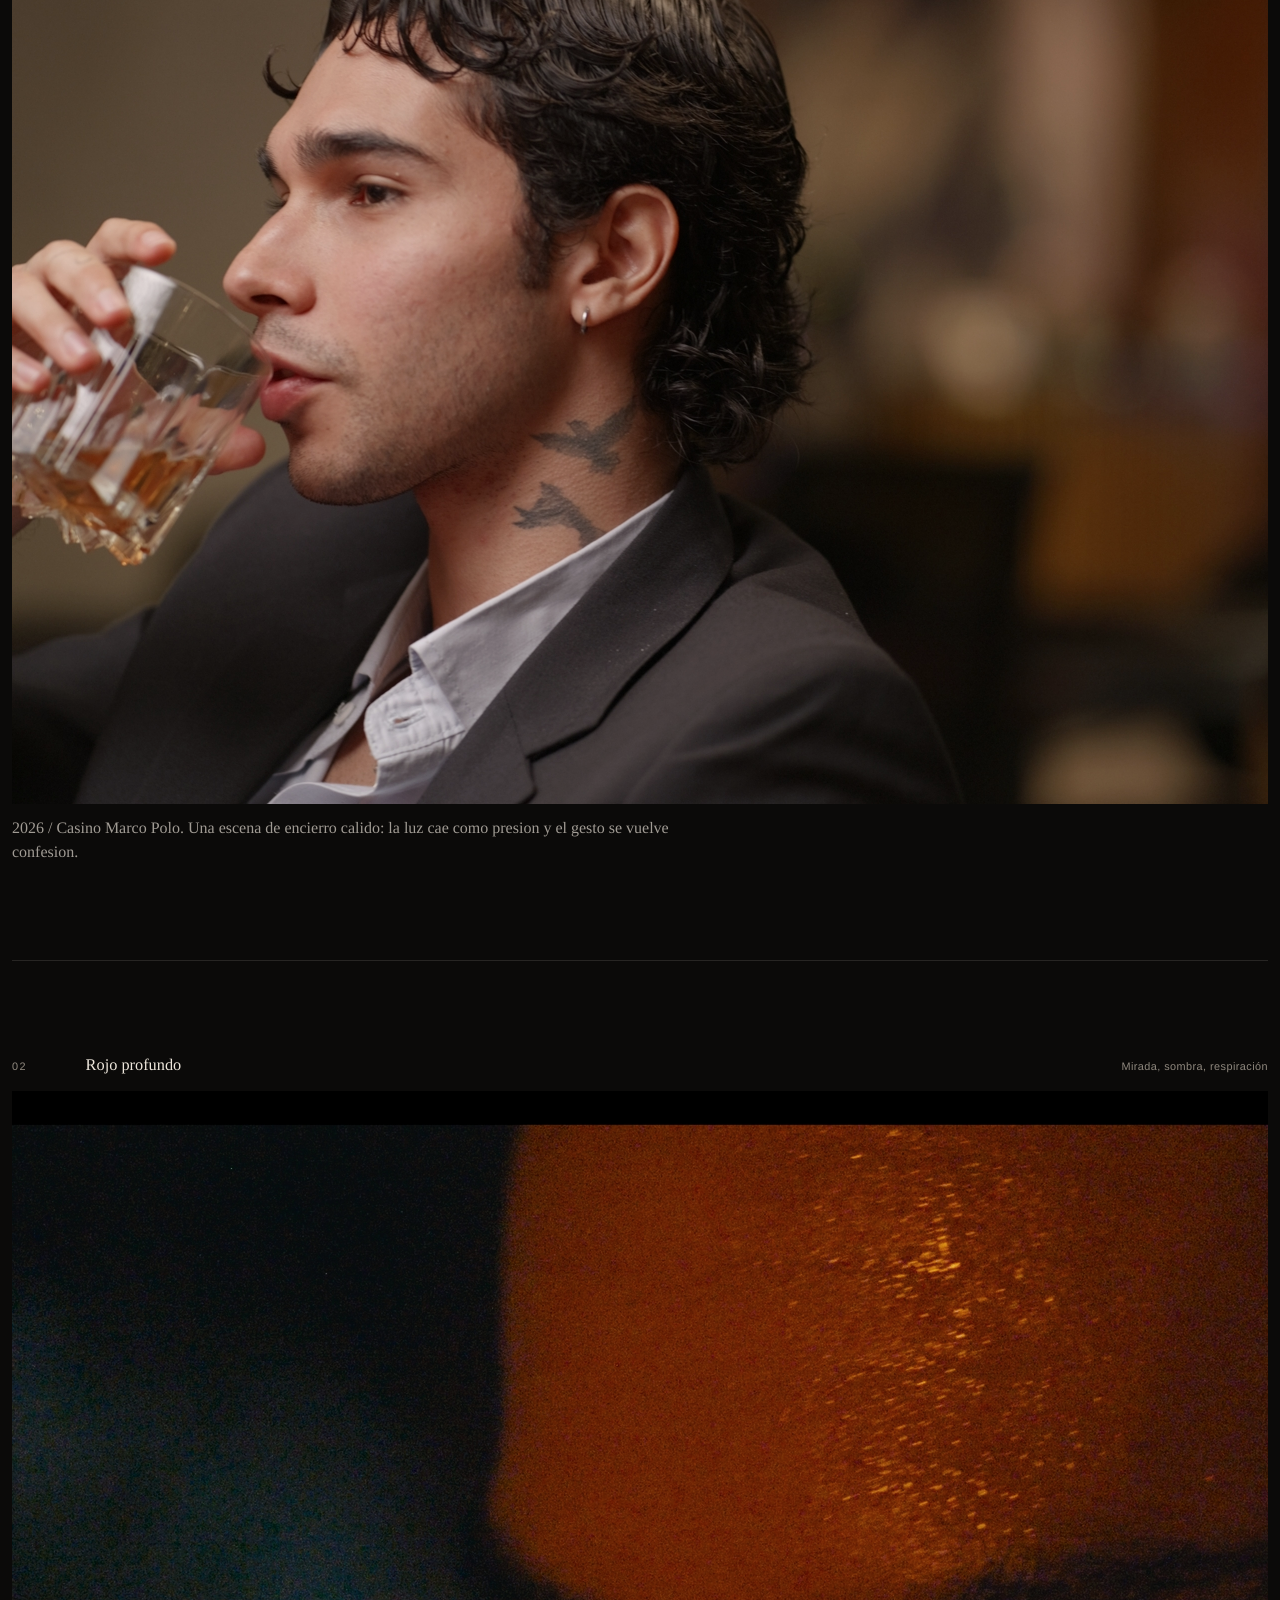
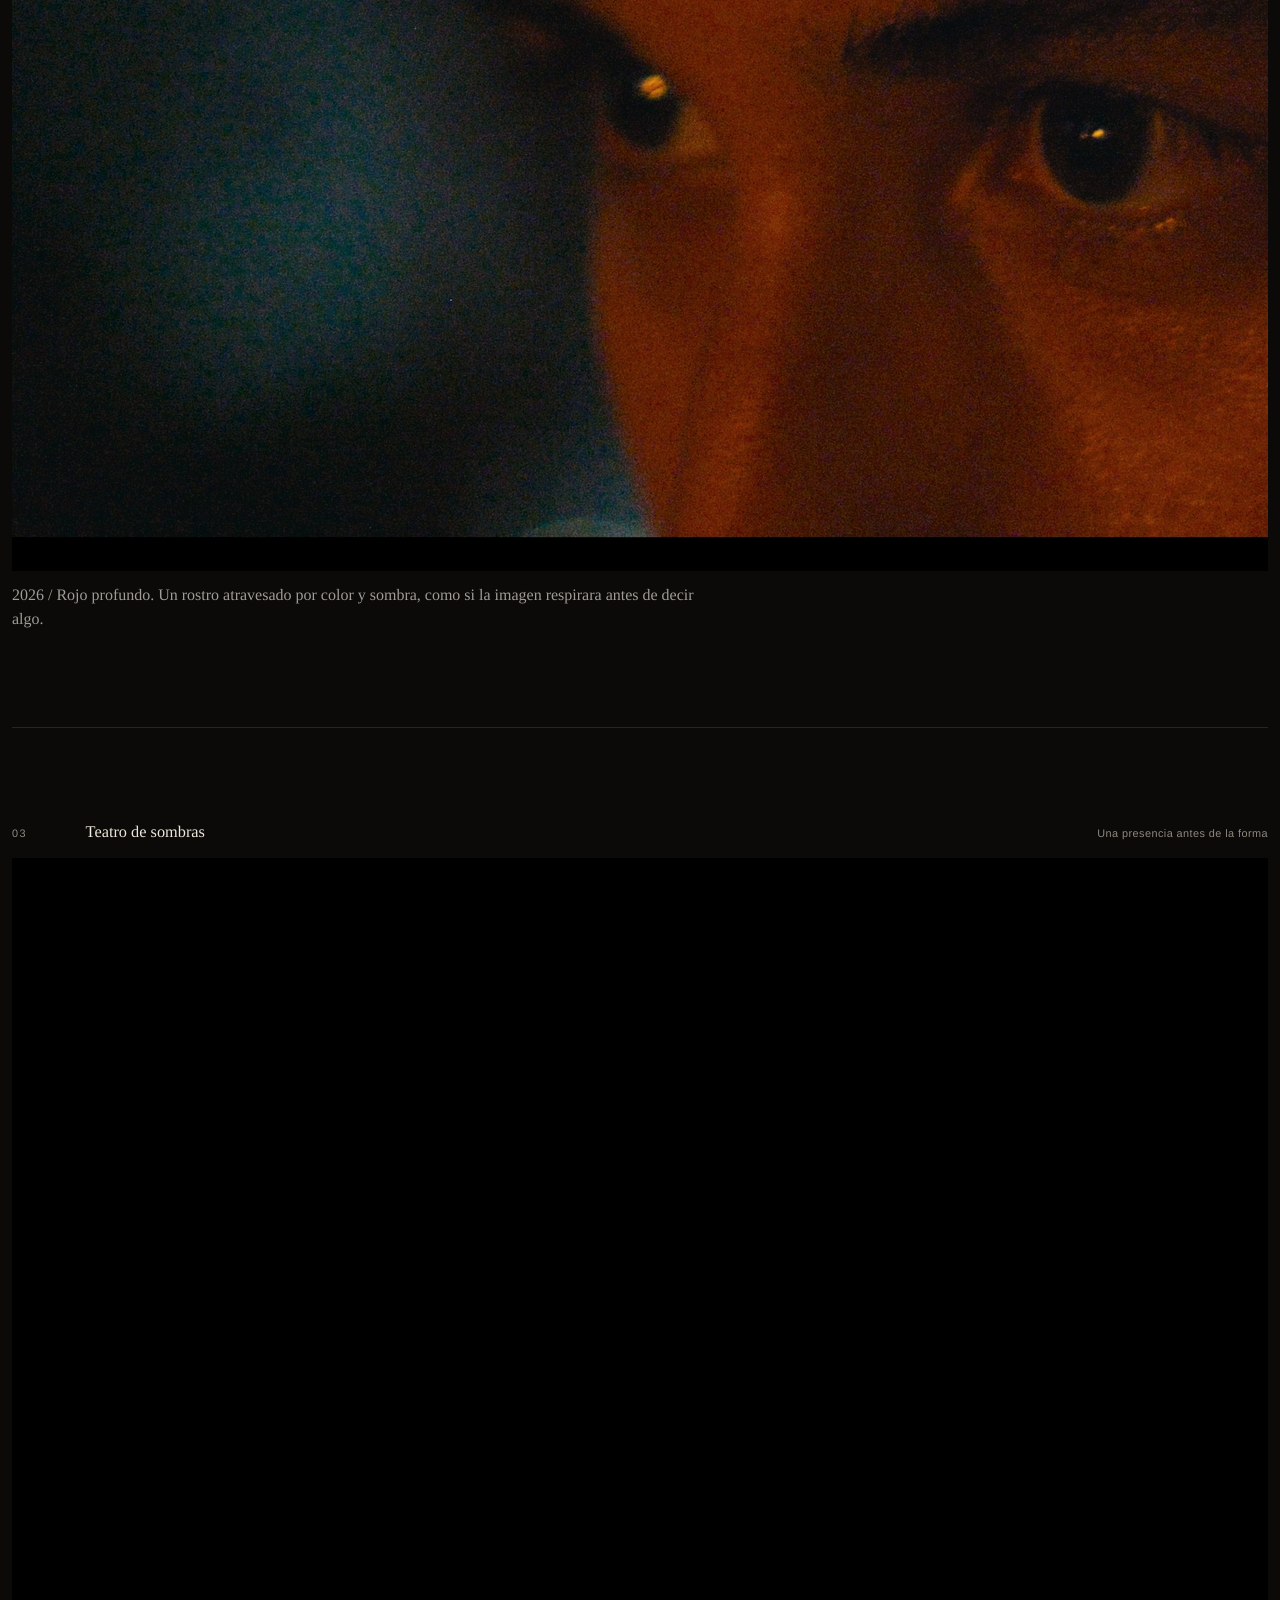
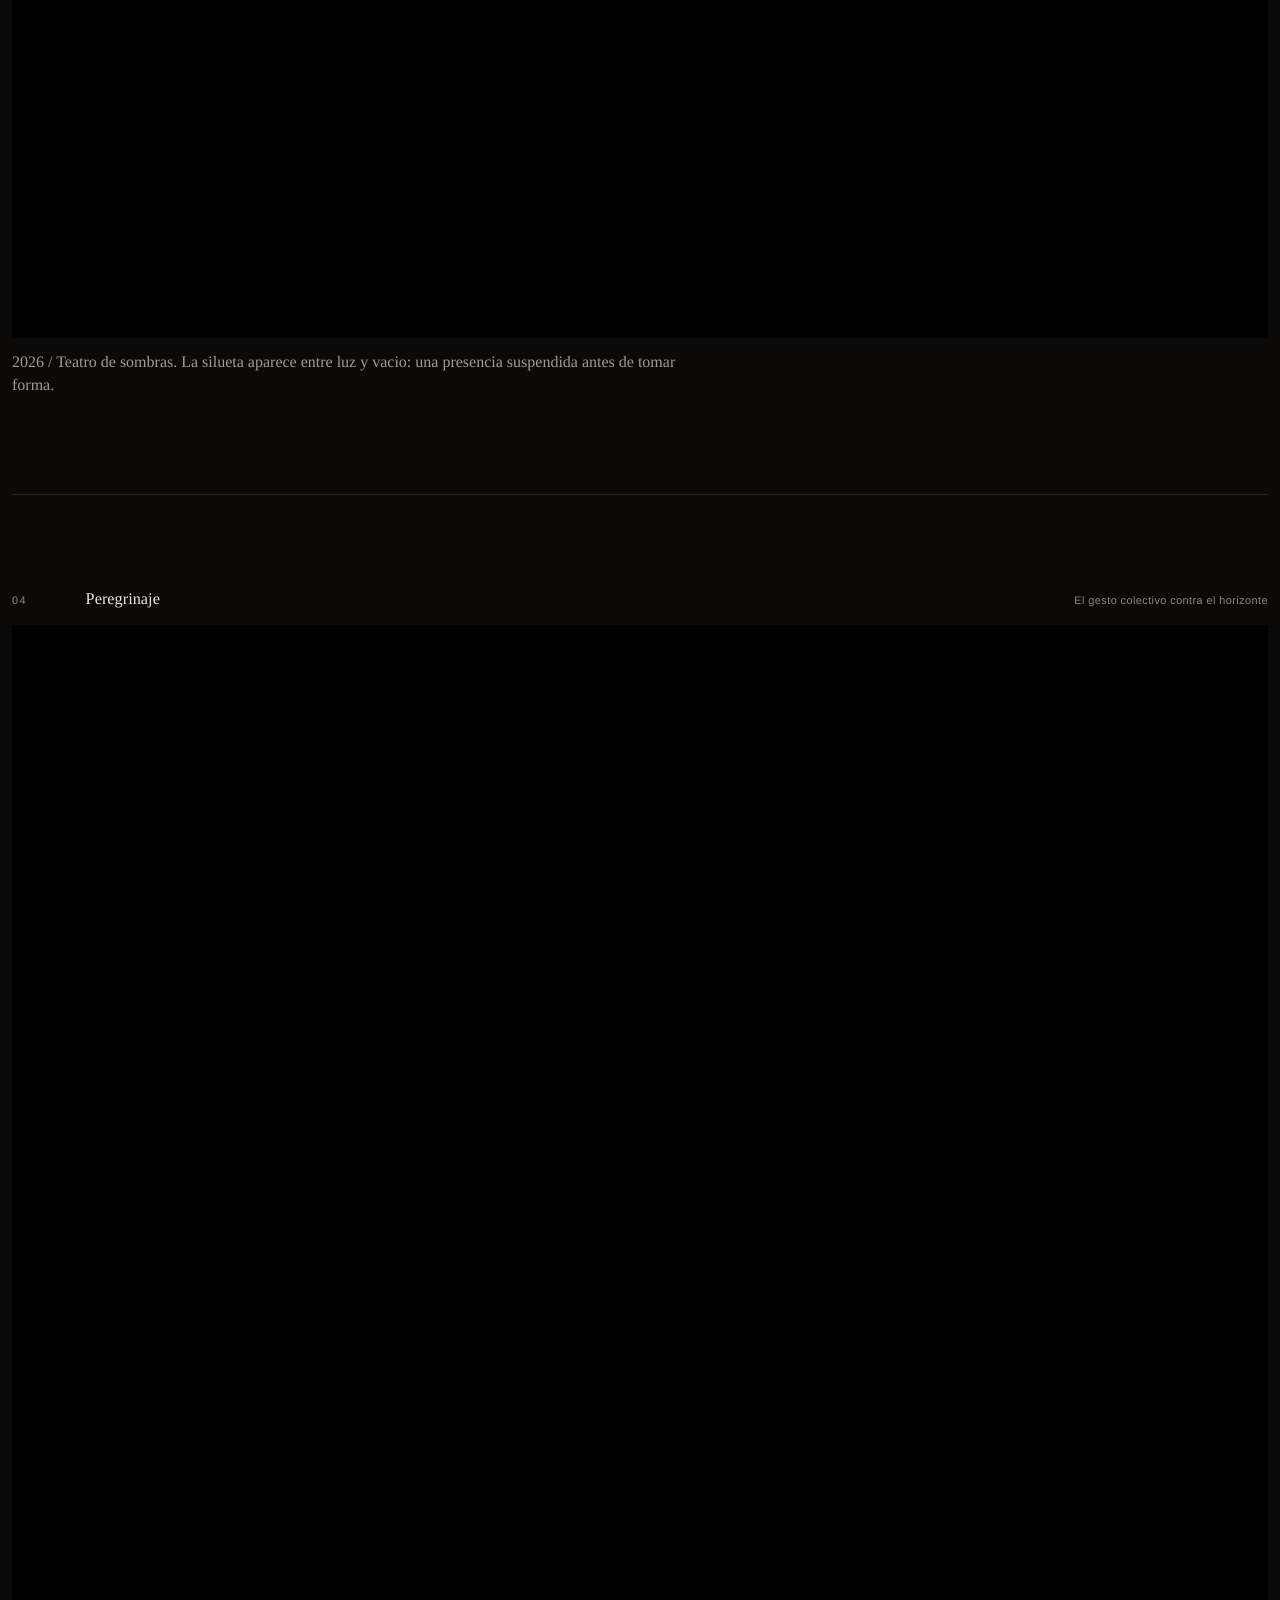
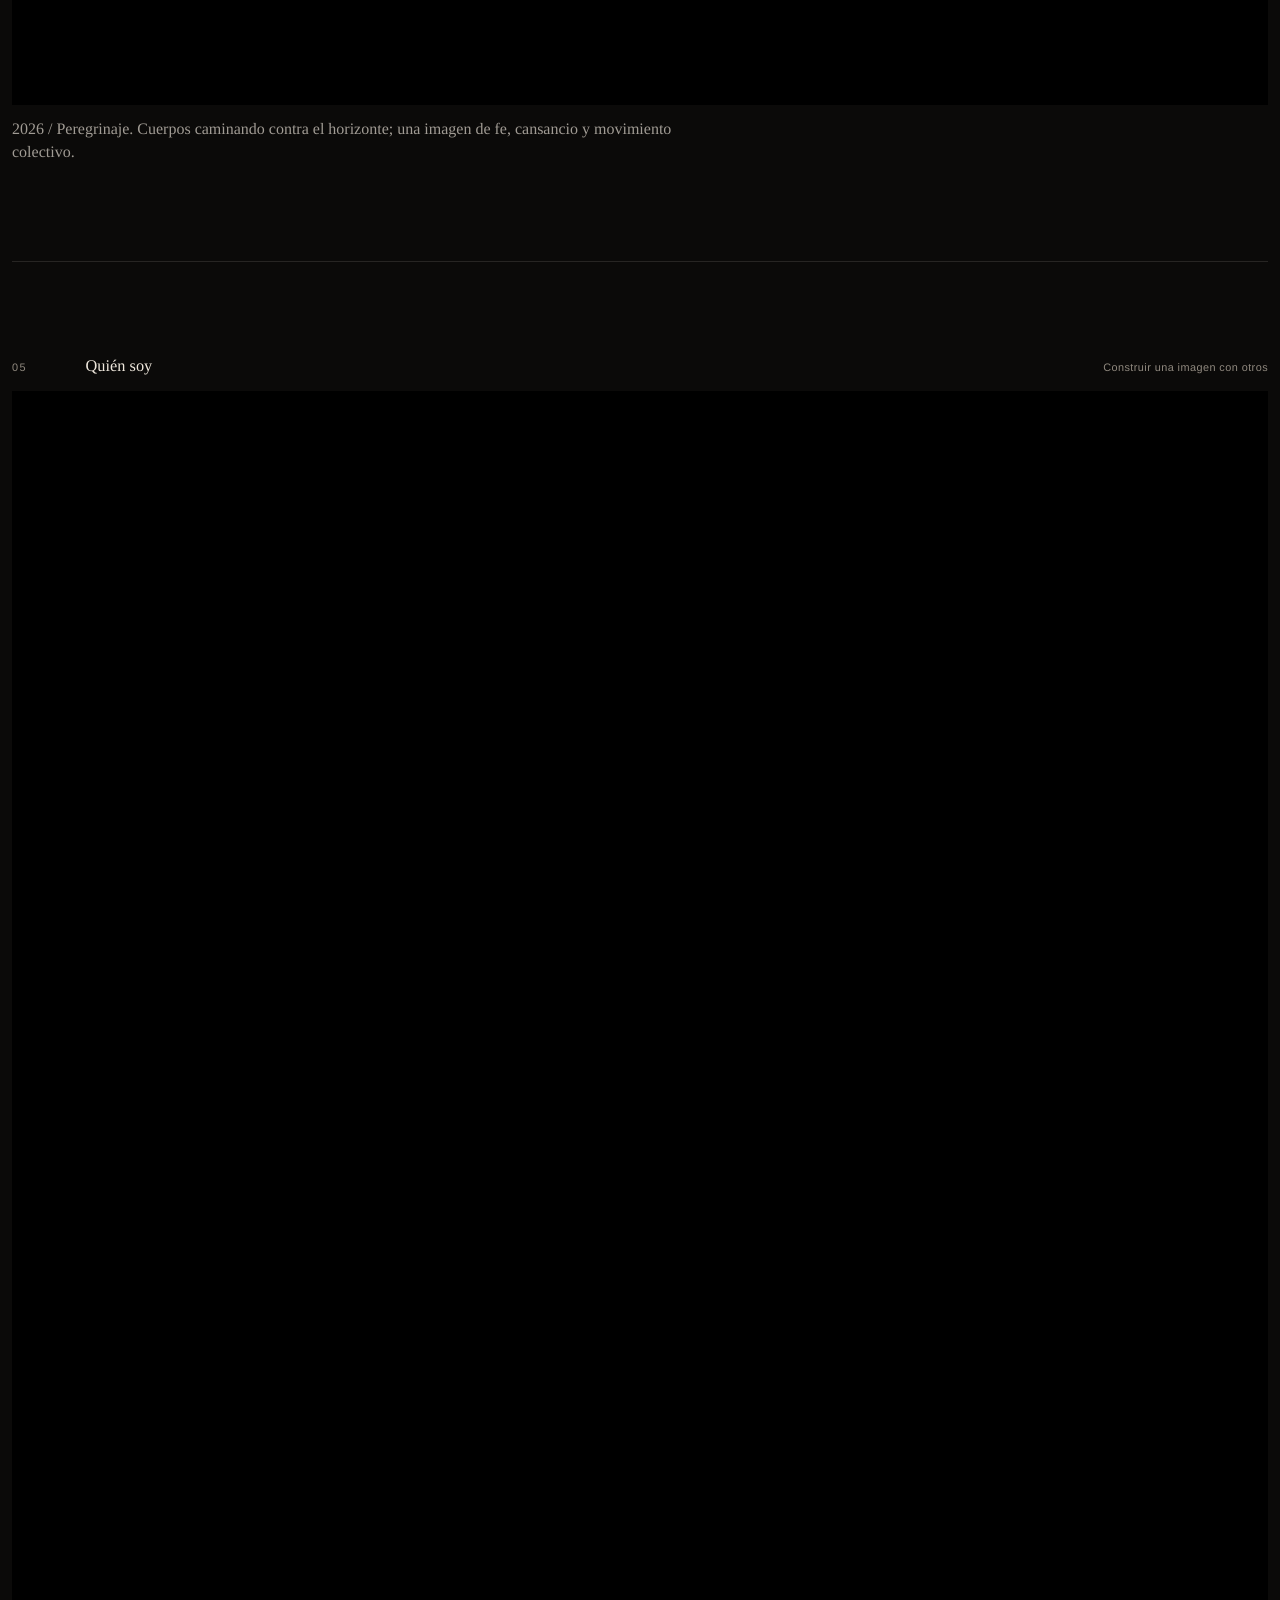
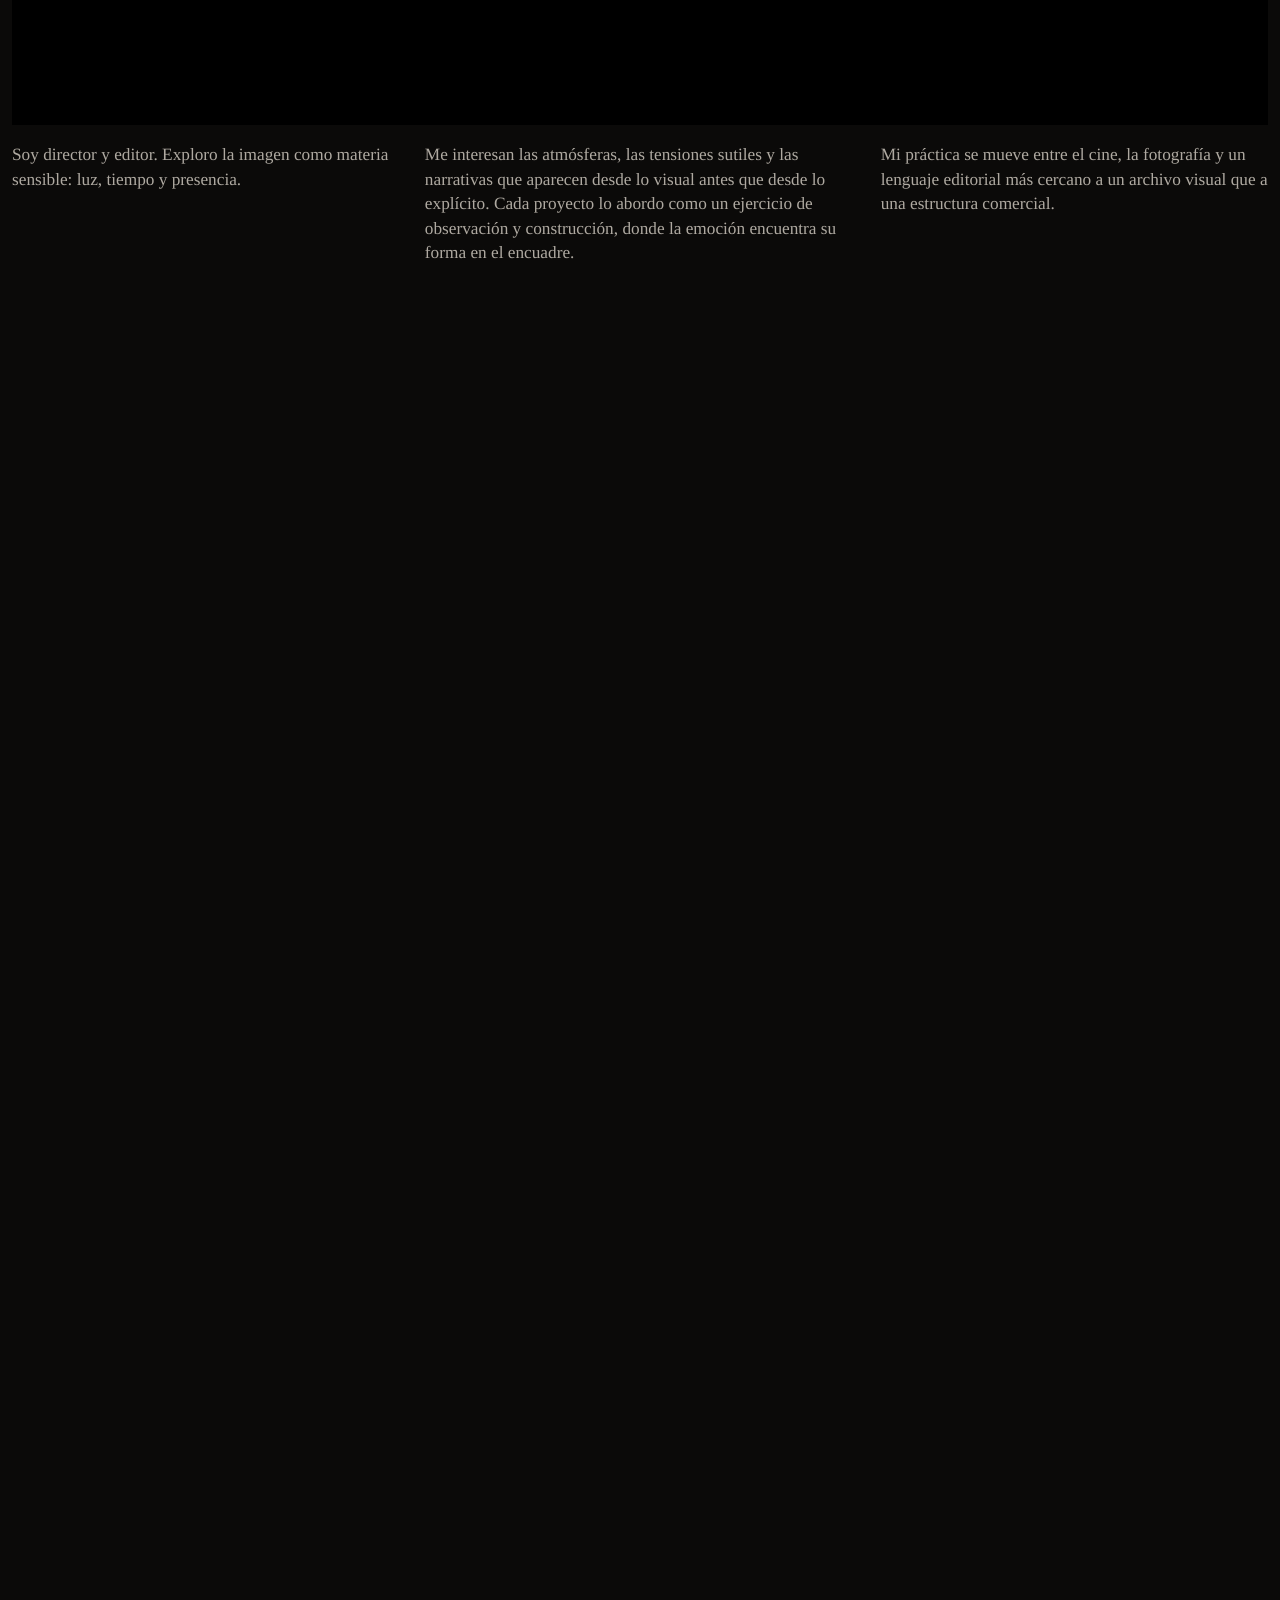
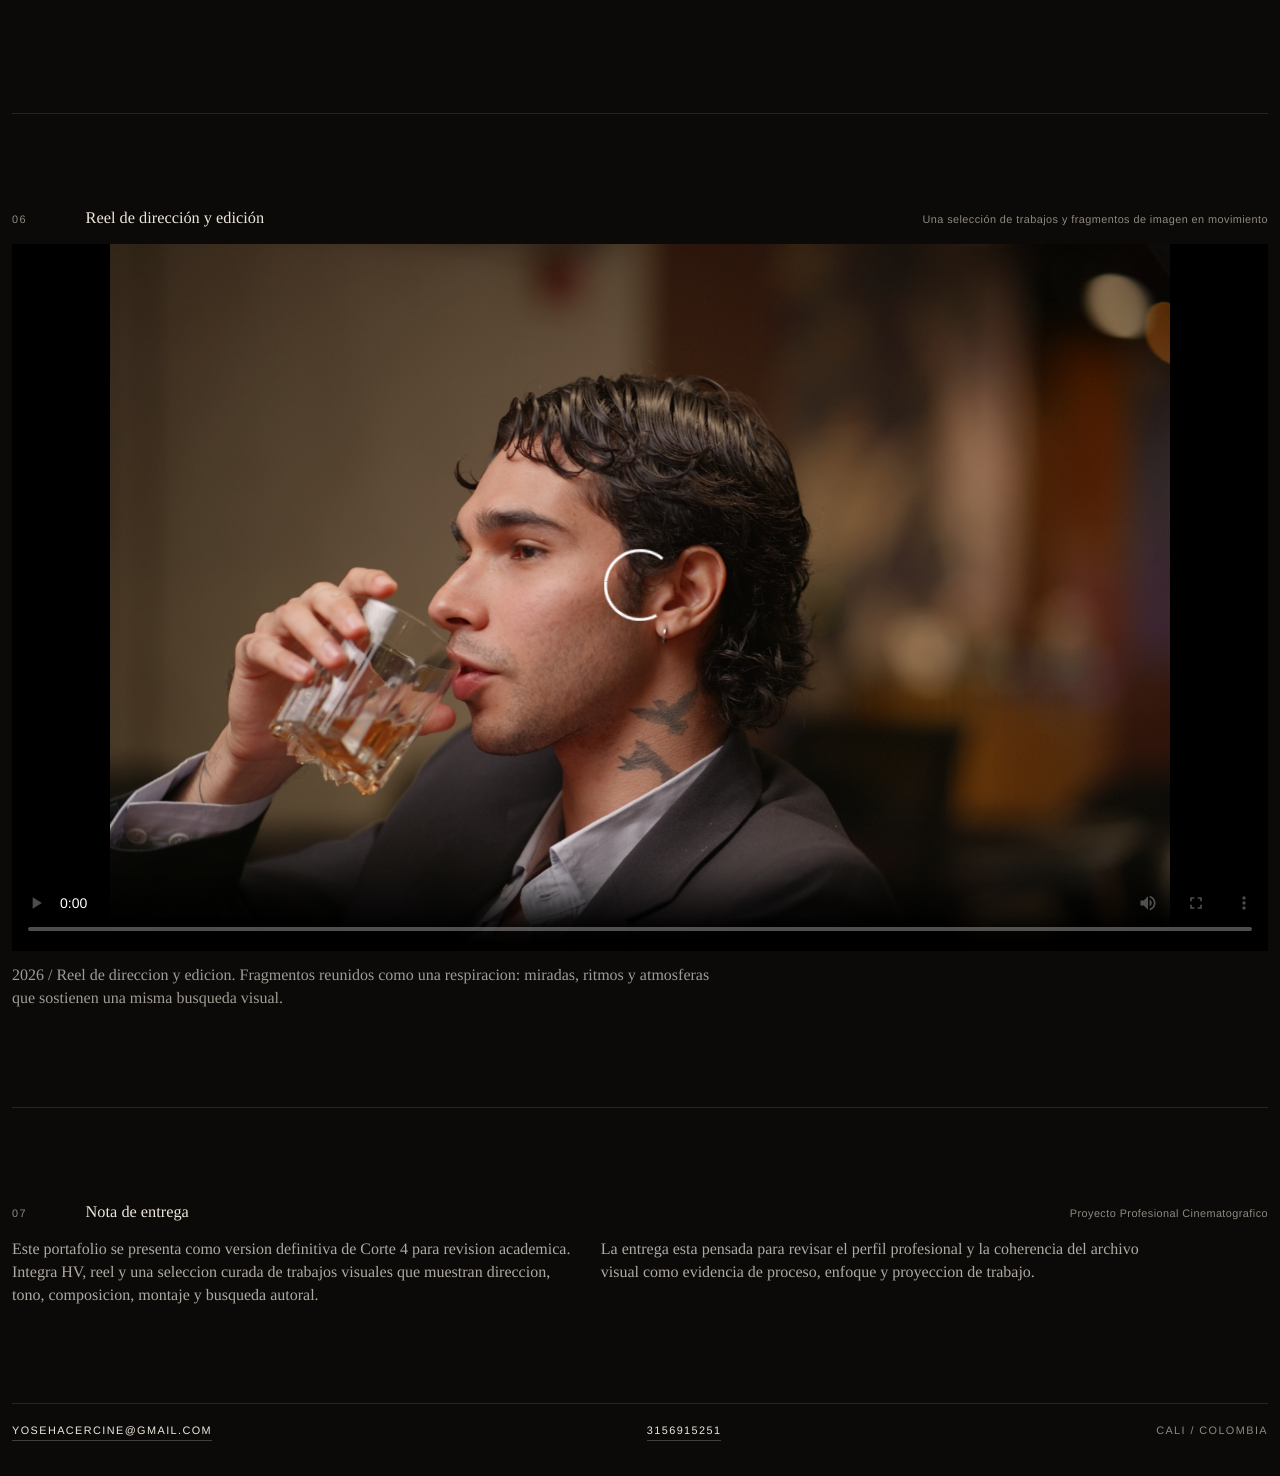
==== commit b926d6b4: "Refine portfolio piece descriptions" ====
--- a/index.html
+++ b/index.html
@@ -20,7 +20,7 @@
     <meta property="og:type" content="website" />
     <meta property="og:image" content="assets/images/project-marco-polo.jpg" />
     <link rel="preload" as="image" href="assets/images/project-marco-polo.jpg" />
-    <link rel="stylesheet" href="css/styles.css?v=mobile-20260519b" />
+    <link rel="stylesheet" href="css/styles.css?v=mobile-20260520a" />
   </head>
   <body>
     <main class="page">
@@ -60,9 +60,7 @@
             <h3>Lineas de trabajo</h3>
             <ul>
               <li>Cine narrativo y atmosferico.</li>
-              <li>Portafolio visual y reel de direccion.</li>
               <li>Documental institucional y registro de procesos.</li>
-              <li>Edicion de piezas audiovisuales para presentacion y cierre academico.</li>
             </ul>
           </article>
           <article>
@@ -92,6 +90,10 @@
             />
           </figure>
         </div>
+        <p class="piece-description">
+          2026 / Casino Marco Polo. Una escena de encierro calido: la luz cae como presion
+          y el gesto se vuelve confesion.
+        </p>
       </section>
 
       <section class="project" aria-label="Rojo profundo">
@@ -111,6 +113,10 @@
             />
           </figure>
         </div>
+        <p class="piece-description">
+          2026 / Rojo profundo. Un rostro atravesado por color y sombra, como si la imagen
+          respirara antes de decir algo.
+        </p>
       </section>
 
       <section class="project" aria-label="Teatro de sombras">
@@ -130,6 +136,10 @@
             />
           </figure>
         </div>
+        <p class="piece-description">
+          2026 / Teatro de sombras. La silueta aparece entre luz y vacio: una presencia
+          suspendida antes de tomar forma.
+        </p>
       </section>
 
       <section class="project" aria-label="Peregrinaje">
@@ -149,6 +159,10 @@
             />
           </figure>
         </div>
+        <p class="piece-description">
+          2026 / Peregrinaje. Cuerpos caminando contra el horizonte; una imagen de fe,
+          cansancio y movimiento colectivo.
+        </p>
       </section>
 
       <section class="project portrait-section" aria-label="Quién soy">
@@ -218,6 +232,10 @@
           <source src="assets/video/portafolio-reel.mp4" type="video/mp4" />
           Tu navegador no pudo reproducir este video.
         </video>
+        <p class="piece-description">
+          2026 / Reel de direccion y edicion. Fragmentos reunidos como una respiracion:
+          miradas, ritmos y atmosferas que sostienen una misma busqueda visual.
+        </p>
       </section>
 
       <section class="project delivery-note" aria-label="Nota de entrega">
--- a/css/styles.css
+++ b/css/styles.css
@@ -212,6 +212,15 @@
   background: #000;
 }
 
+.piece-description {
+  max-width: 44rem;
+  margin-top: 0.82rem;
+  color: rgba(238, 231, 220, 0.66);
+  font-family: Georgia, "Times New Roman", serif;
+  font-size: clamp(1rem, 1.12vw, 1.18rem);
+  line-height: 1.46;
+}
+
 .single img {
   aspect-ratio: 16 / 9;
   object-fit: cover;
@@ -368,6 +377,7 @@
   .cv-grid p,
   .cv-grid li,
   .note-copy p,
+  .piece-description,
   .personal-copy p,
   .intro-line,
   h1,
@@ -404,6 +414,7 @@
 
   .intro-line,
   .project-title p,
+  .piece-description,
   .personal-copy p,
   .note-copy p,
   .footer {
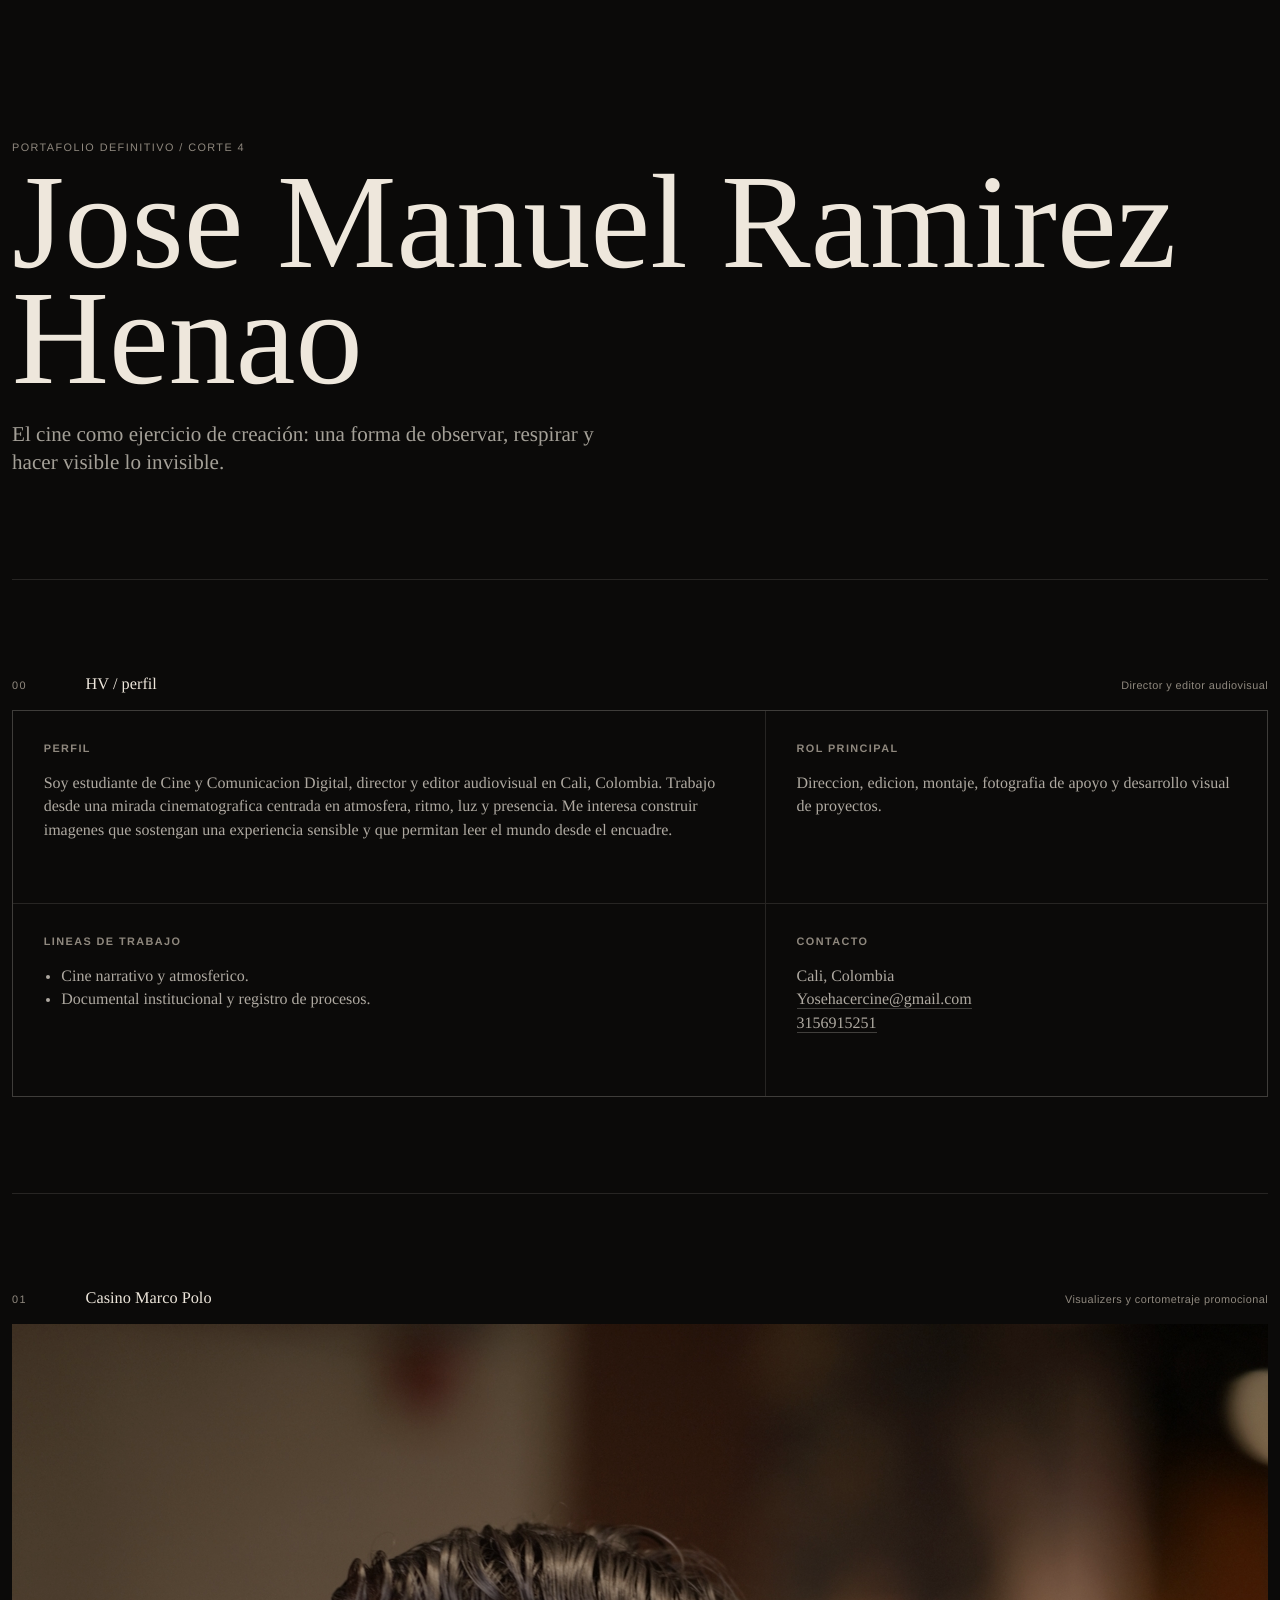
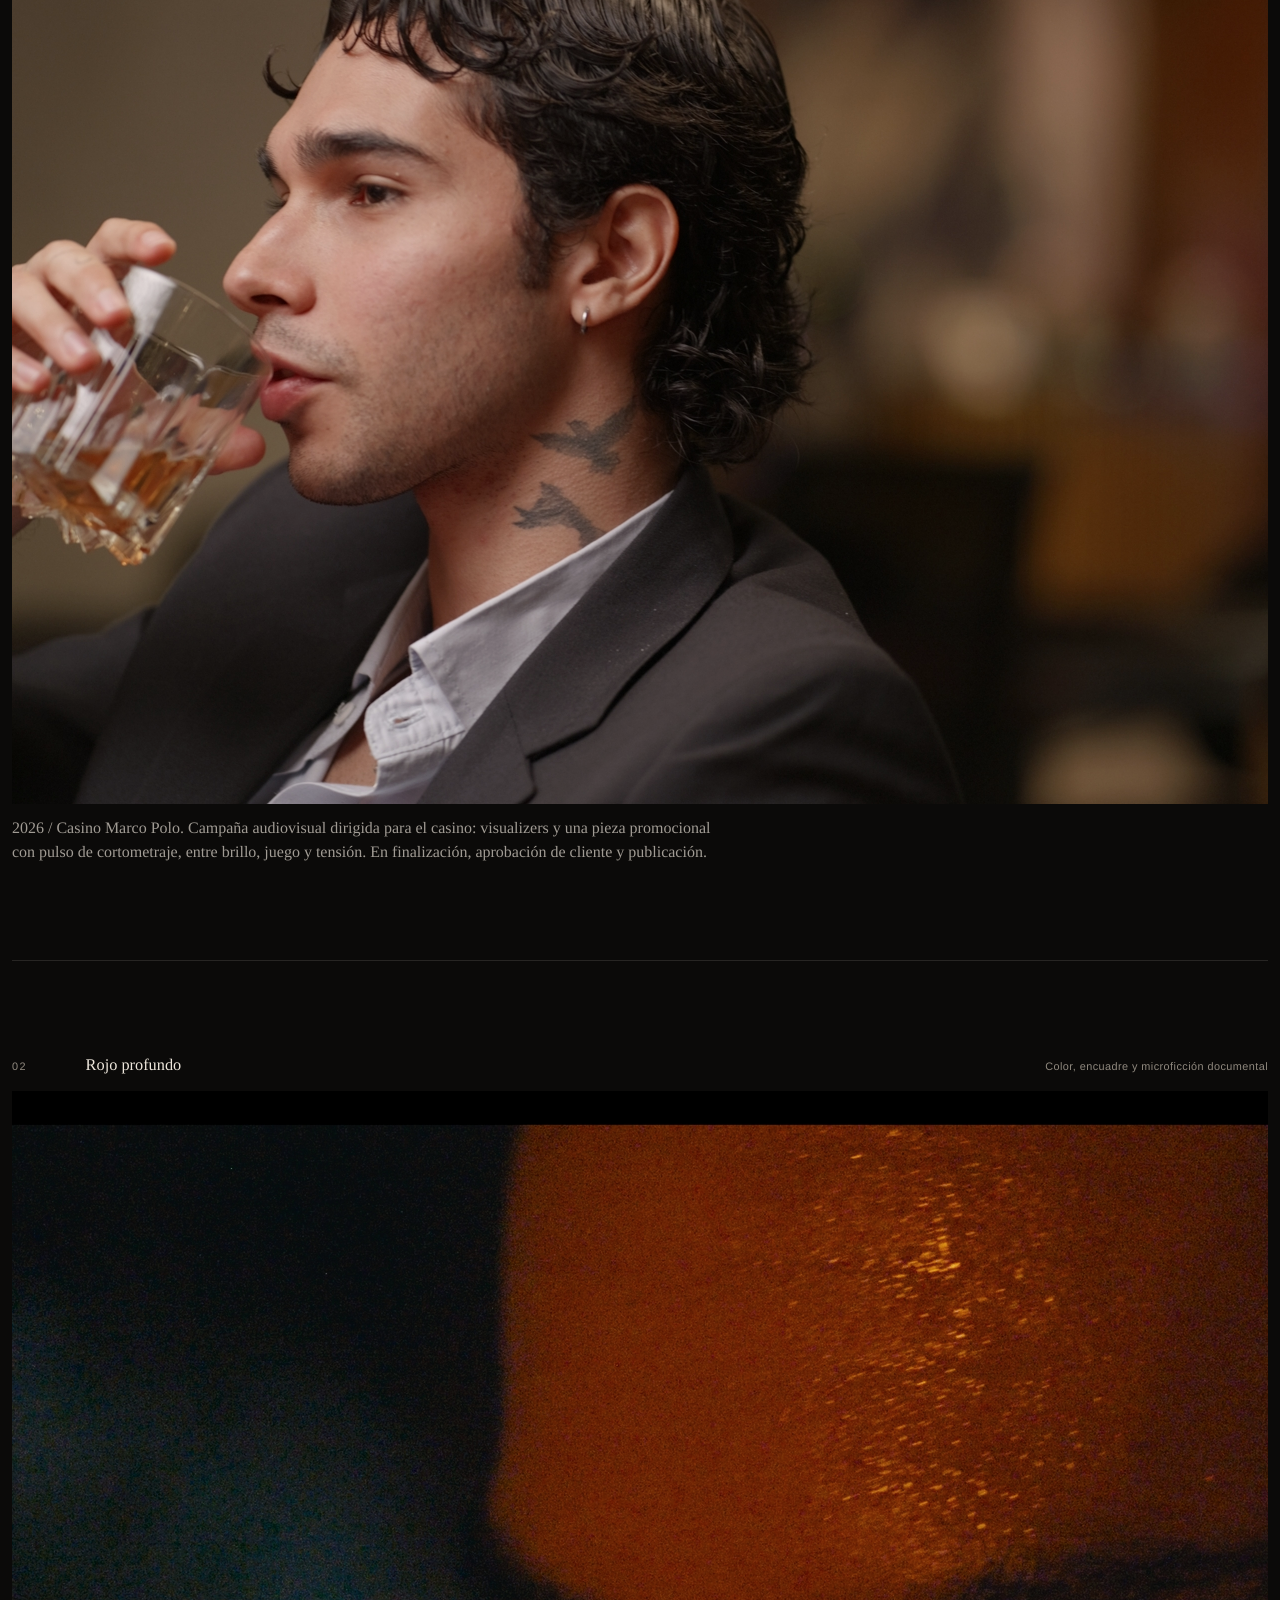
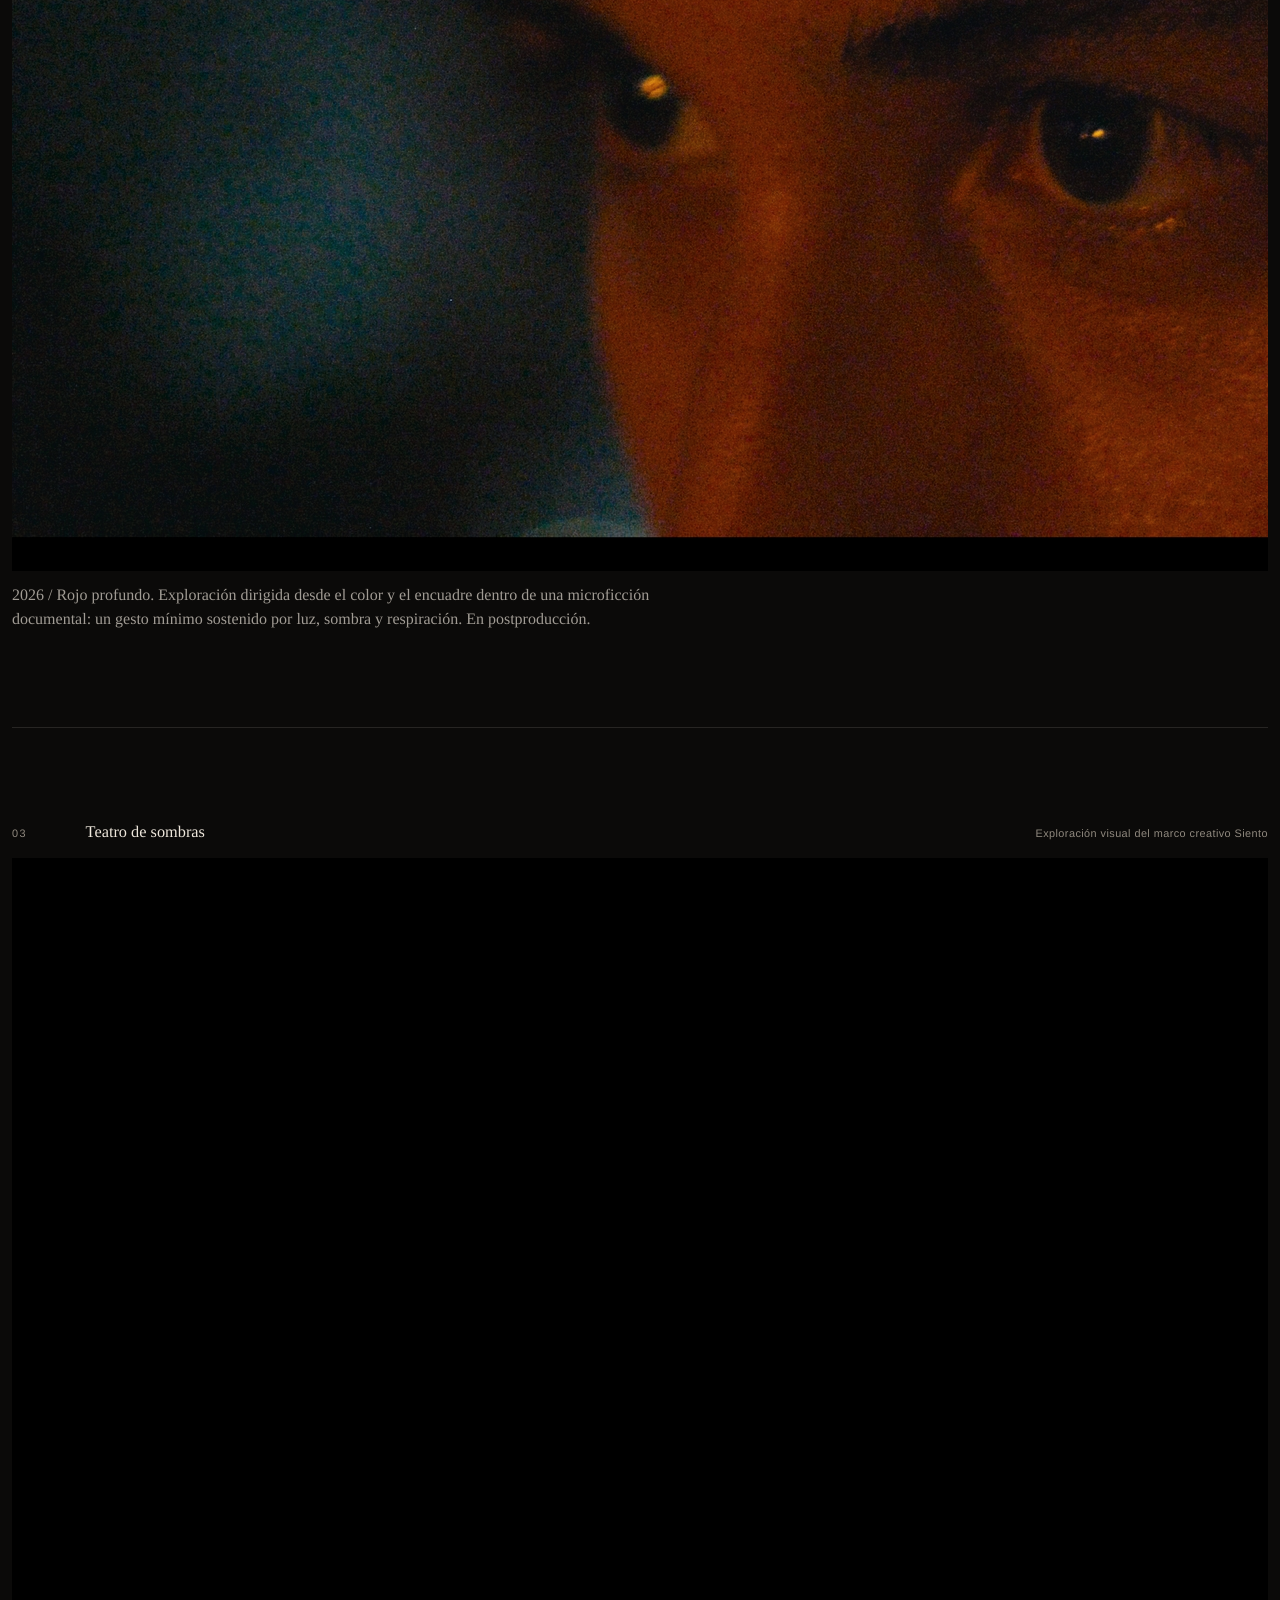
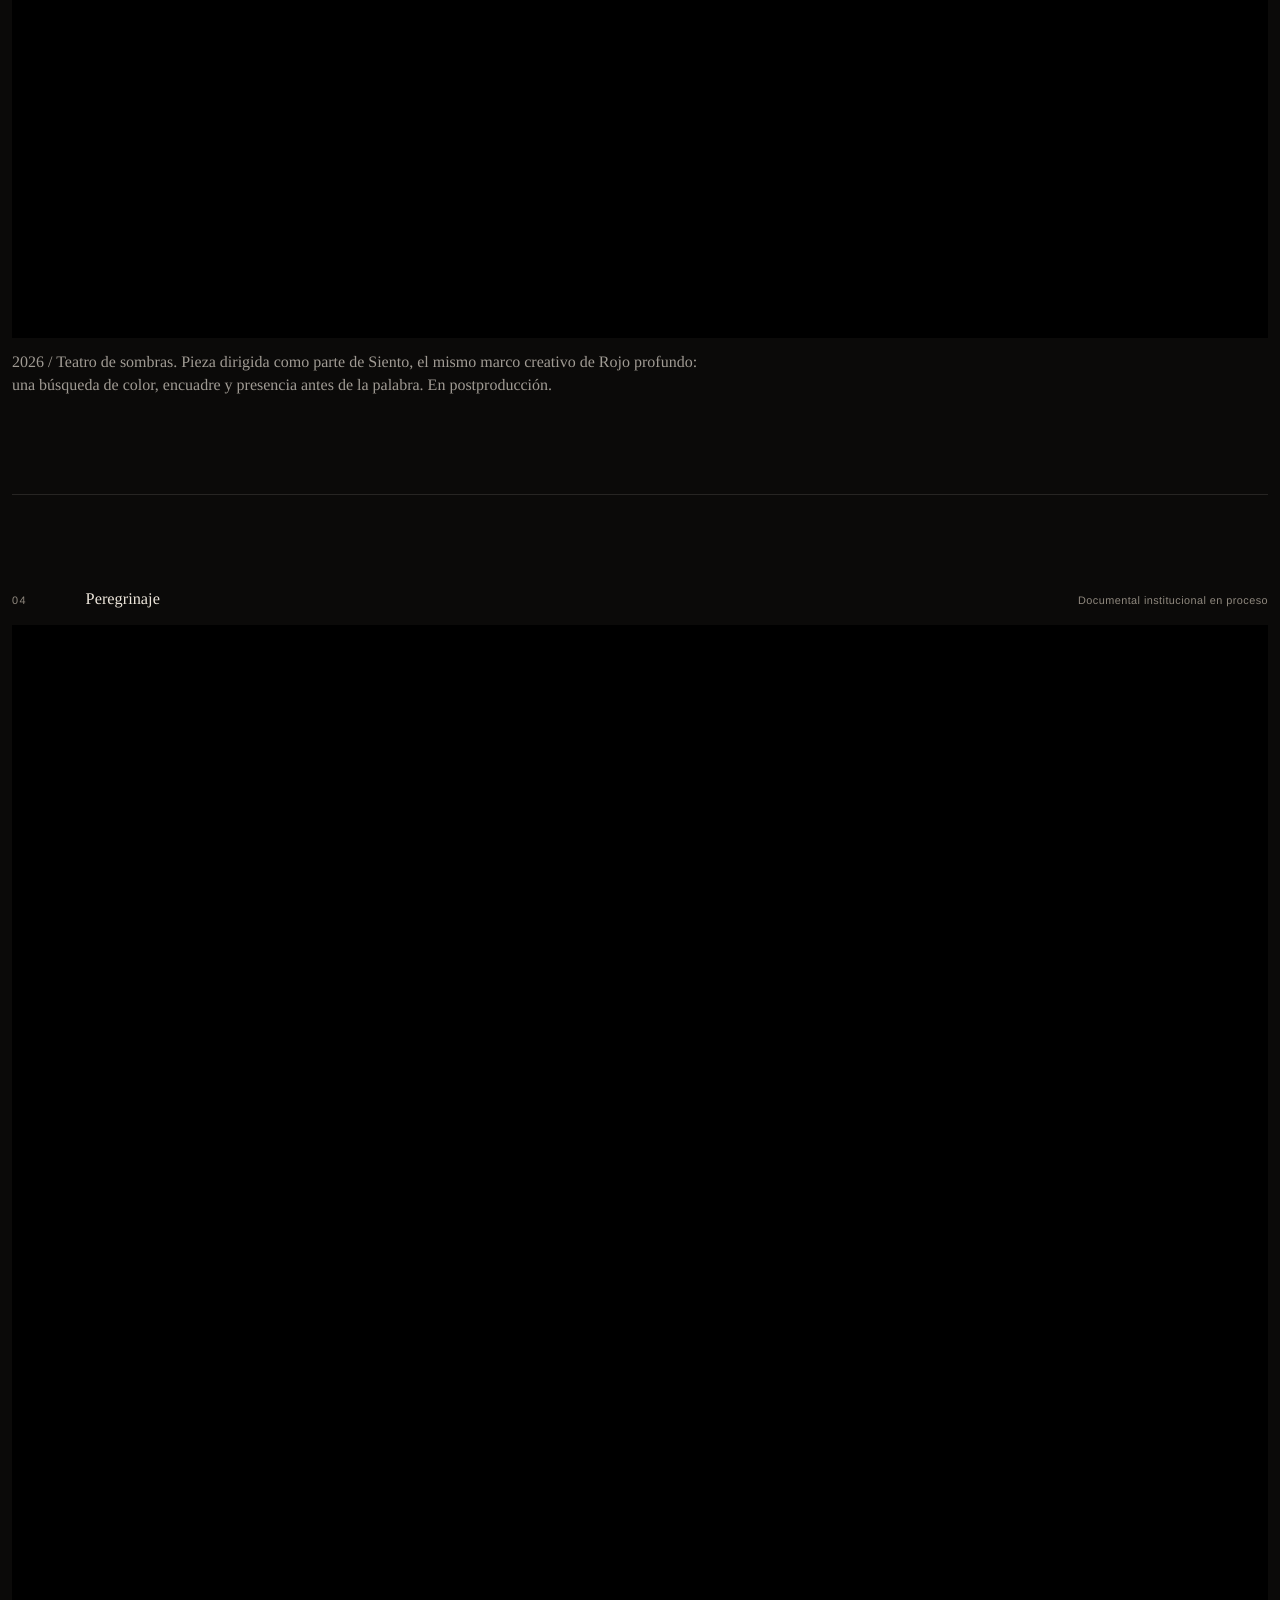
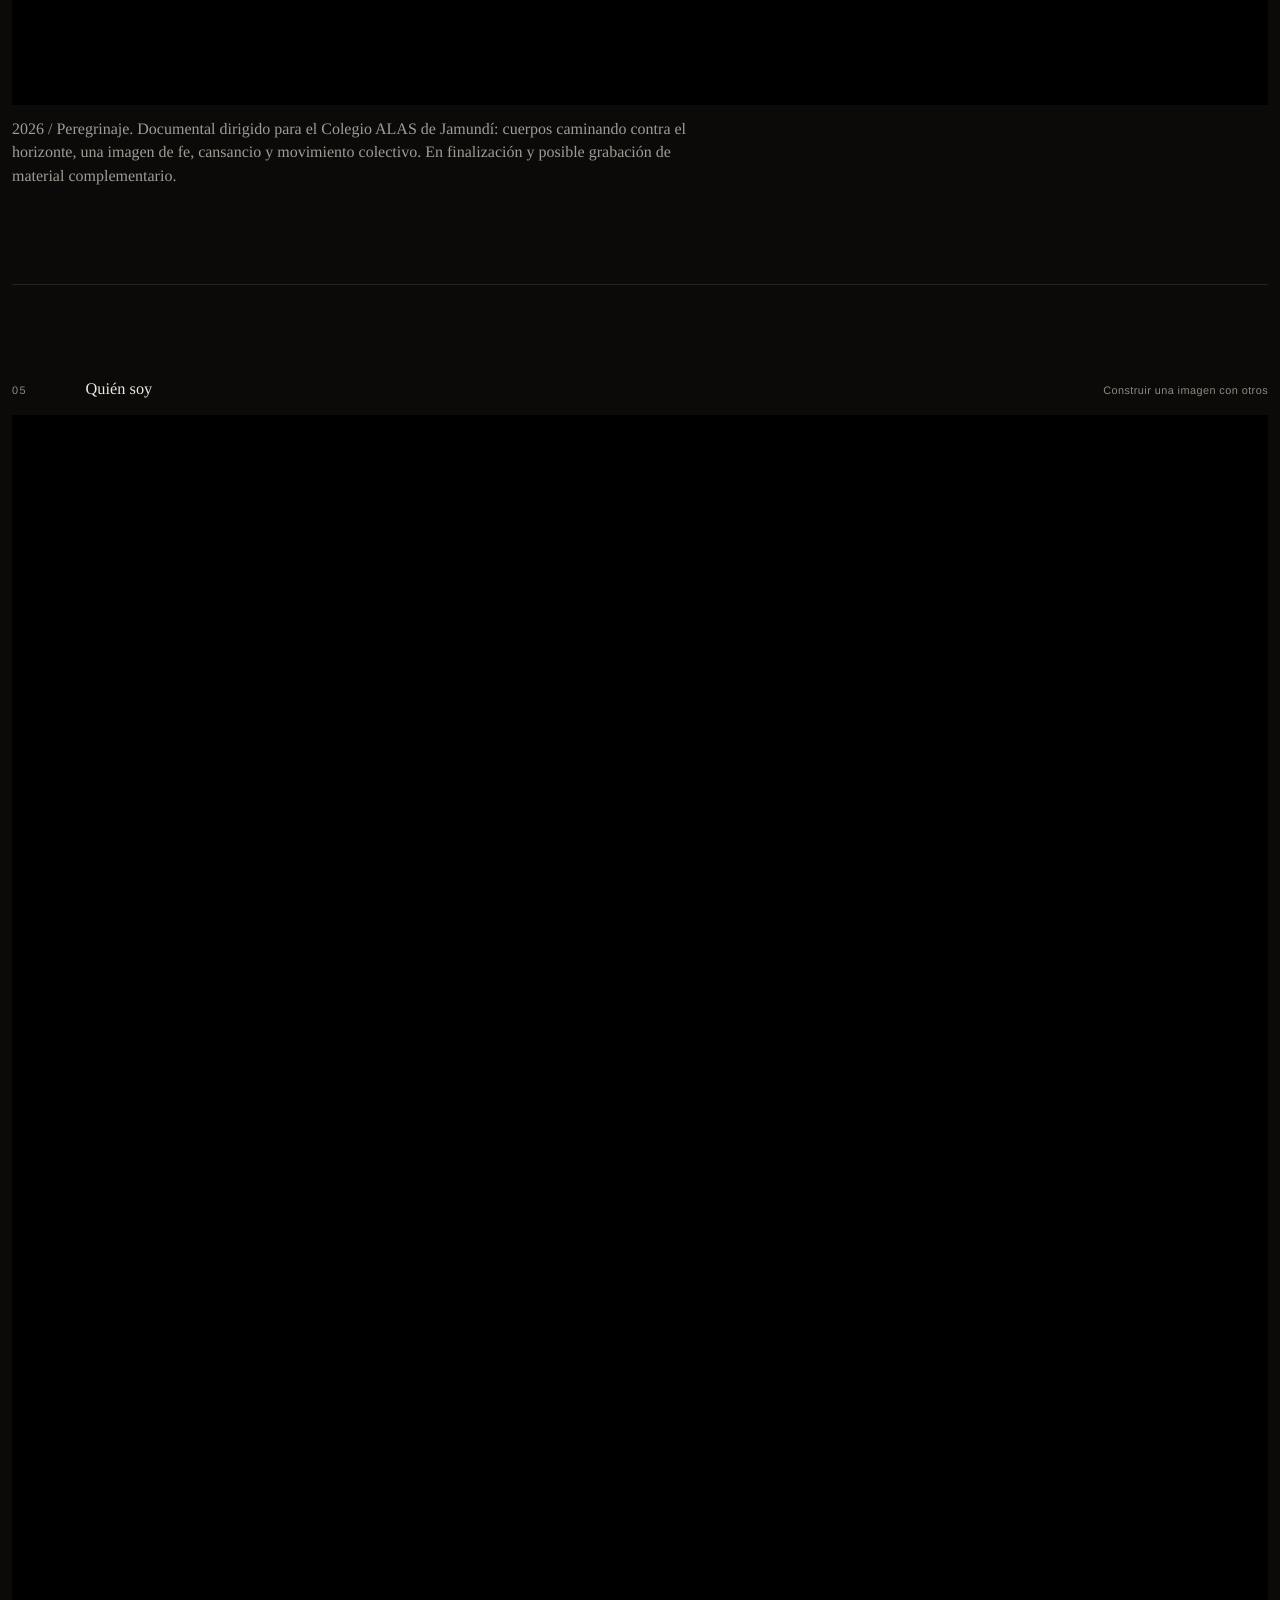
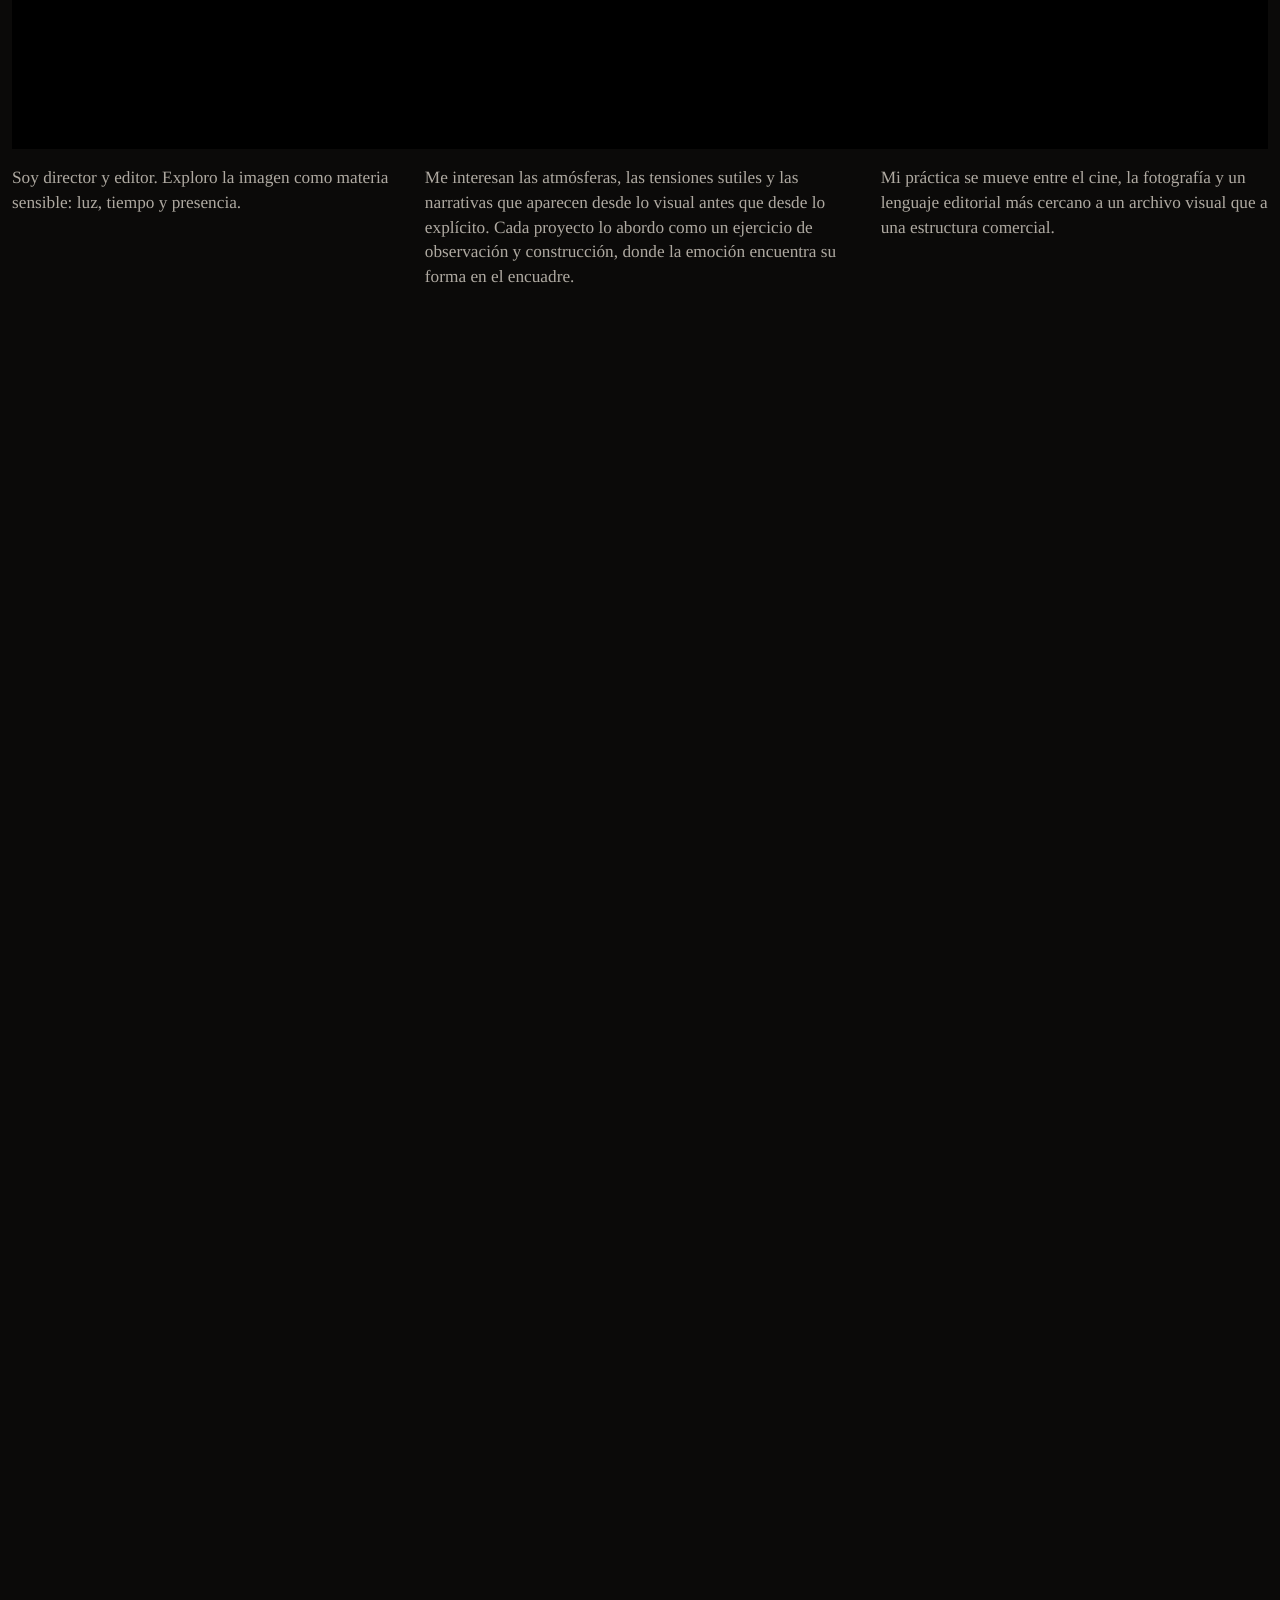
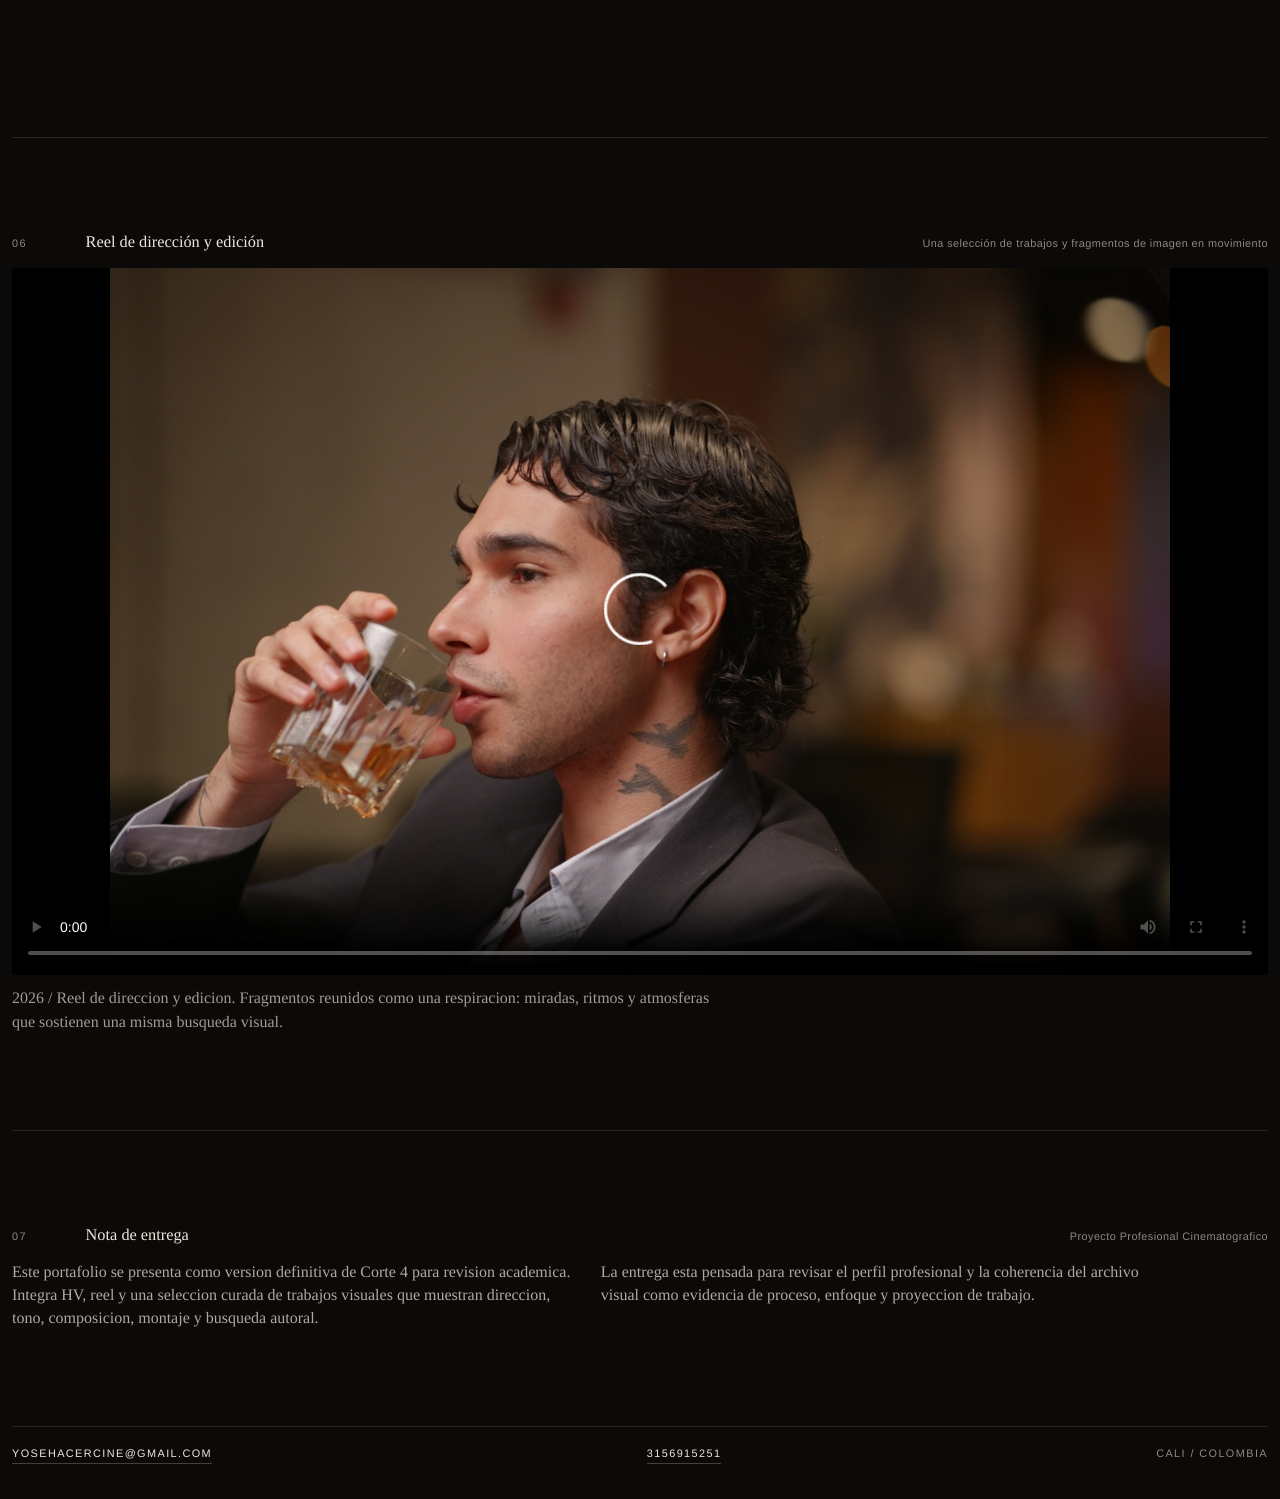
==== commit 6a2162aa: "Finalize portfolio project descriptions" ====
--- a/index.html
+++ b/index.html
@@ -20,7 +20,7 @@
     <meta property="og:type" content="website" />
     <meta property="og:image" content="assets/images/project-marco-polo.jpg" />
     <link rel="preload" as="image" href="assets/images/project-marco-polo.jpg" />
-    <link rel="stylesheet" href="css/styles.css?v=mobile-20260520a" />
+    <link rel="stylesheet" href="css/styles.css?v=mobile-20260520b" />
   </head>
   <body>
     <main class="page">
@@ -78,7 +78,7 @@
         <div class="project-title">
           <span>01</span>
           <h2>Casino Marco Polo</h2>
-          <p>La luz como tensión interior</p>
+          <p>Visualizers y cortometraje promocional</p>
         </div>
         <div class="gallery single">
           <figure>
@@ -91,8 +91,9 @@
           </figure>
         </div>
         <p class="piece-description">
-          2026 / Casino Marco Polo. Una escena de encierro calido: la luz cae como presion
-          y el gesto se vuelve confesion.
+          2026 / Casino Marco Polo. Campaña audiovisual dirigida para el casino: visualizers
+          y una pieza promocional con pulso de cortometraje, entre brillo, juego y tensión.
+          En finalización, aprobación de cliente y publicación.
         </p>
       </section>
 
@@ -100,7 +101,7 @@
         <div class="project-title">
           <span>02</span>
           <h2>Rojo profundo</h2>
-          <p>Mirada, sombra, respiración</p>
+          <p>Color, encuadre y microficción documental</p>
         </div>
         <div class="gallery single">
           <figure>
@@ -114,8 +115,9 @@
           </figure>
         </div>
         <p class="piece-description">
-          2026 / Rojo profundo. Un rostro atravesado por color y sombra, como si la imagen
-          respirara antes de decir algo.
+          2026 / Rojo profundo. Exploración dirigida desde el color y el encuadre dentro
+          de una microficción documental: un gesto mínimo sostenido por luz, sombra y respiración.
+          En postproducción.
         </p>
       </section>
 
@@ -123,7 +125,7 @@
         <div class="project-title">
           <span>03</span>
           <h2>Teatro de sombras</h2>
-          <p>Una presencia antes de la forma</p>
+          <p>Exploración visual del marco creativo Siento</p>
         </div>
         <div class="gallery single">
           <figure>
@@ -137,8 +139,9 @@
           </figure>
         </div>
         <p class="piece-description">
-          2026 / Teatro de sombras. La silueta aparece entre luz y vacio: una presencia
-          suspendida antes de tomar forma.
+          2026 / Teatro de sombras. Pieza dirigida como parte de Siento, el mismo marco creativo
+          de Rojo profundo: una búsqueda de color, encuadre y presencia antes de la palabra.
+          En postproducción.
         </p>
       </section>
 
@@ -146,7 +149,7 @@
         <div class="project-title">
           <span>04</span>
           <h2>Peregrinaje</h2>
-          <p>El gesto colectivo contra el horizonte</p>
+          <p>Documental institucional en proceso</p>
         </div>
         <div class="gallery single">
           <figure>
@@ -160,8 +163,9 @@
           </figure>
         </div>
         <p class="piece-description">
-          2026 / Peregrinaje. Cuerpos caminando contra el horizonte; una imagen de fe,
-          cansancio y movimiento colectivo.
+          2026 / Peregrinaje. Documental dirigido para el Colegio ALAS de Jamundí: cuerpos
+          caminando contra el horizonte, una imagen de fe, cansancio y movimiento colectivo.
+          En finalización y posible grabación de material complementario.
         </p>
       </section>
 
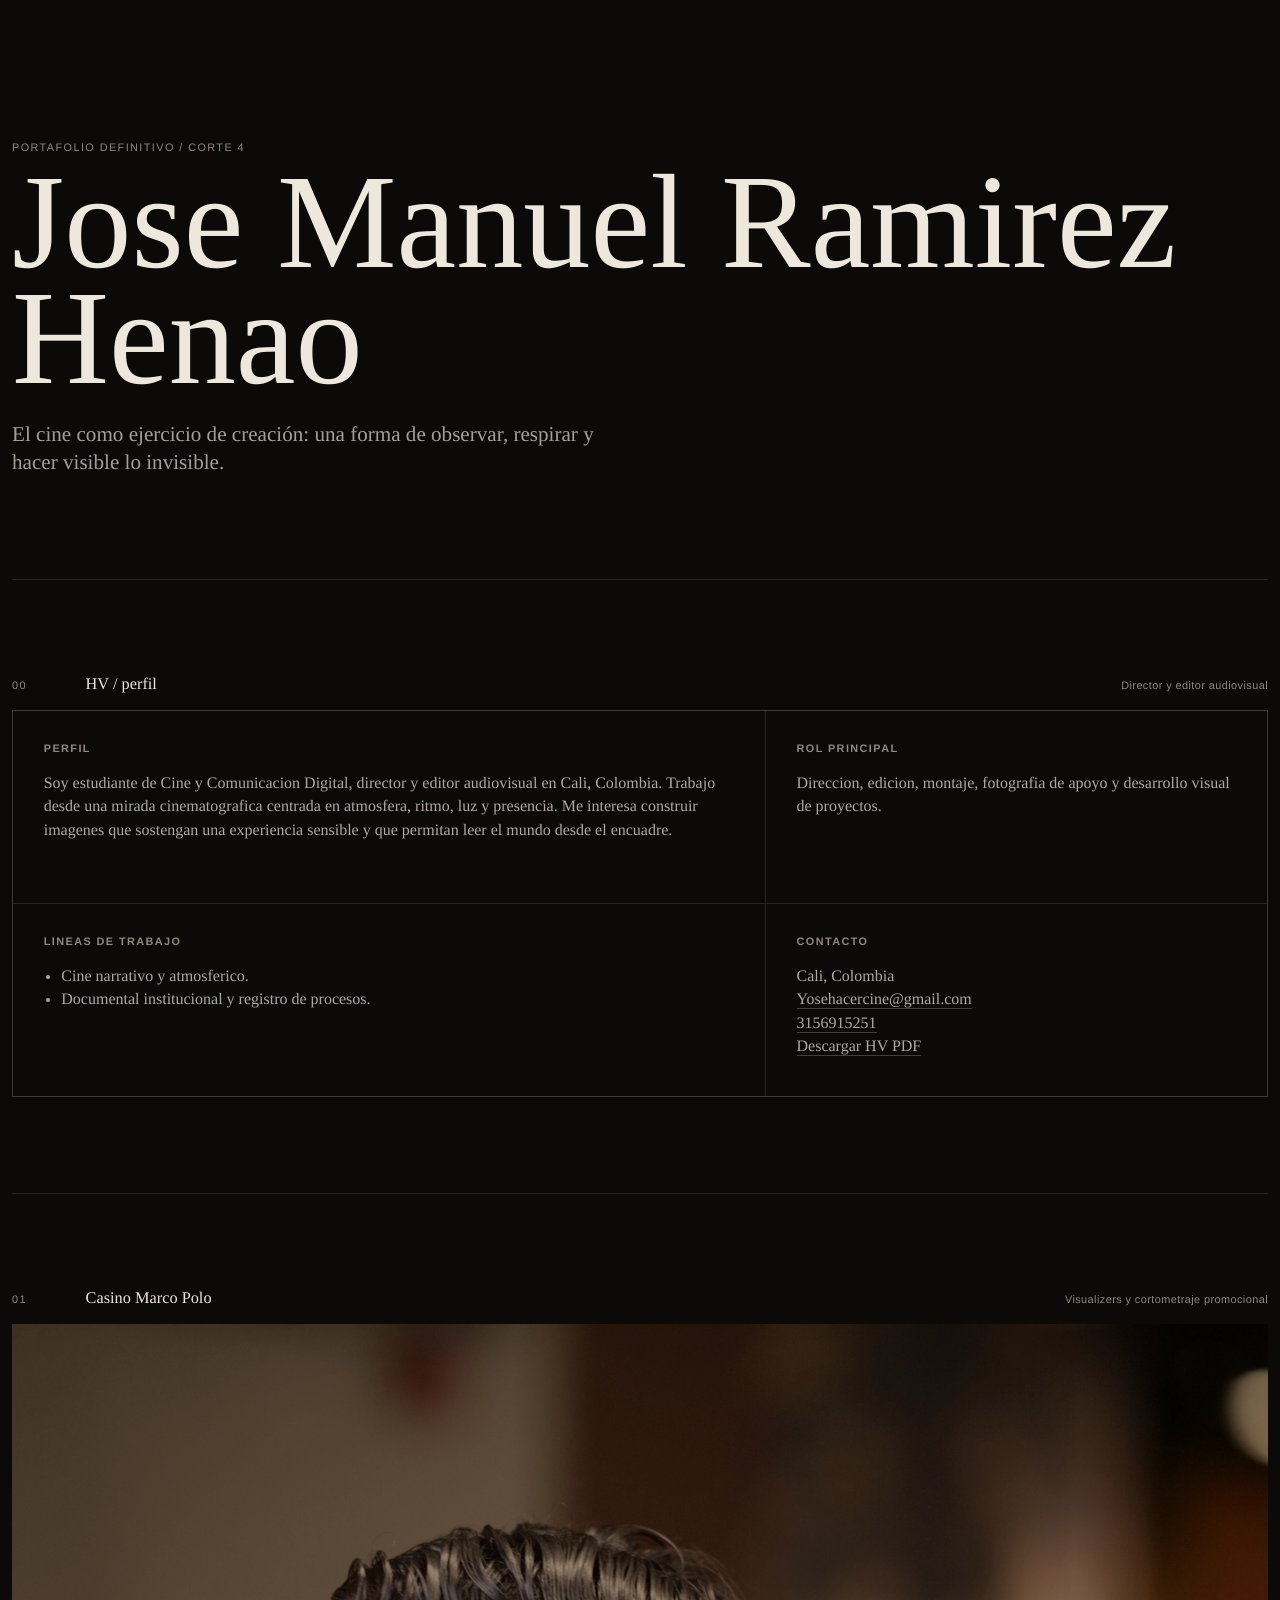
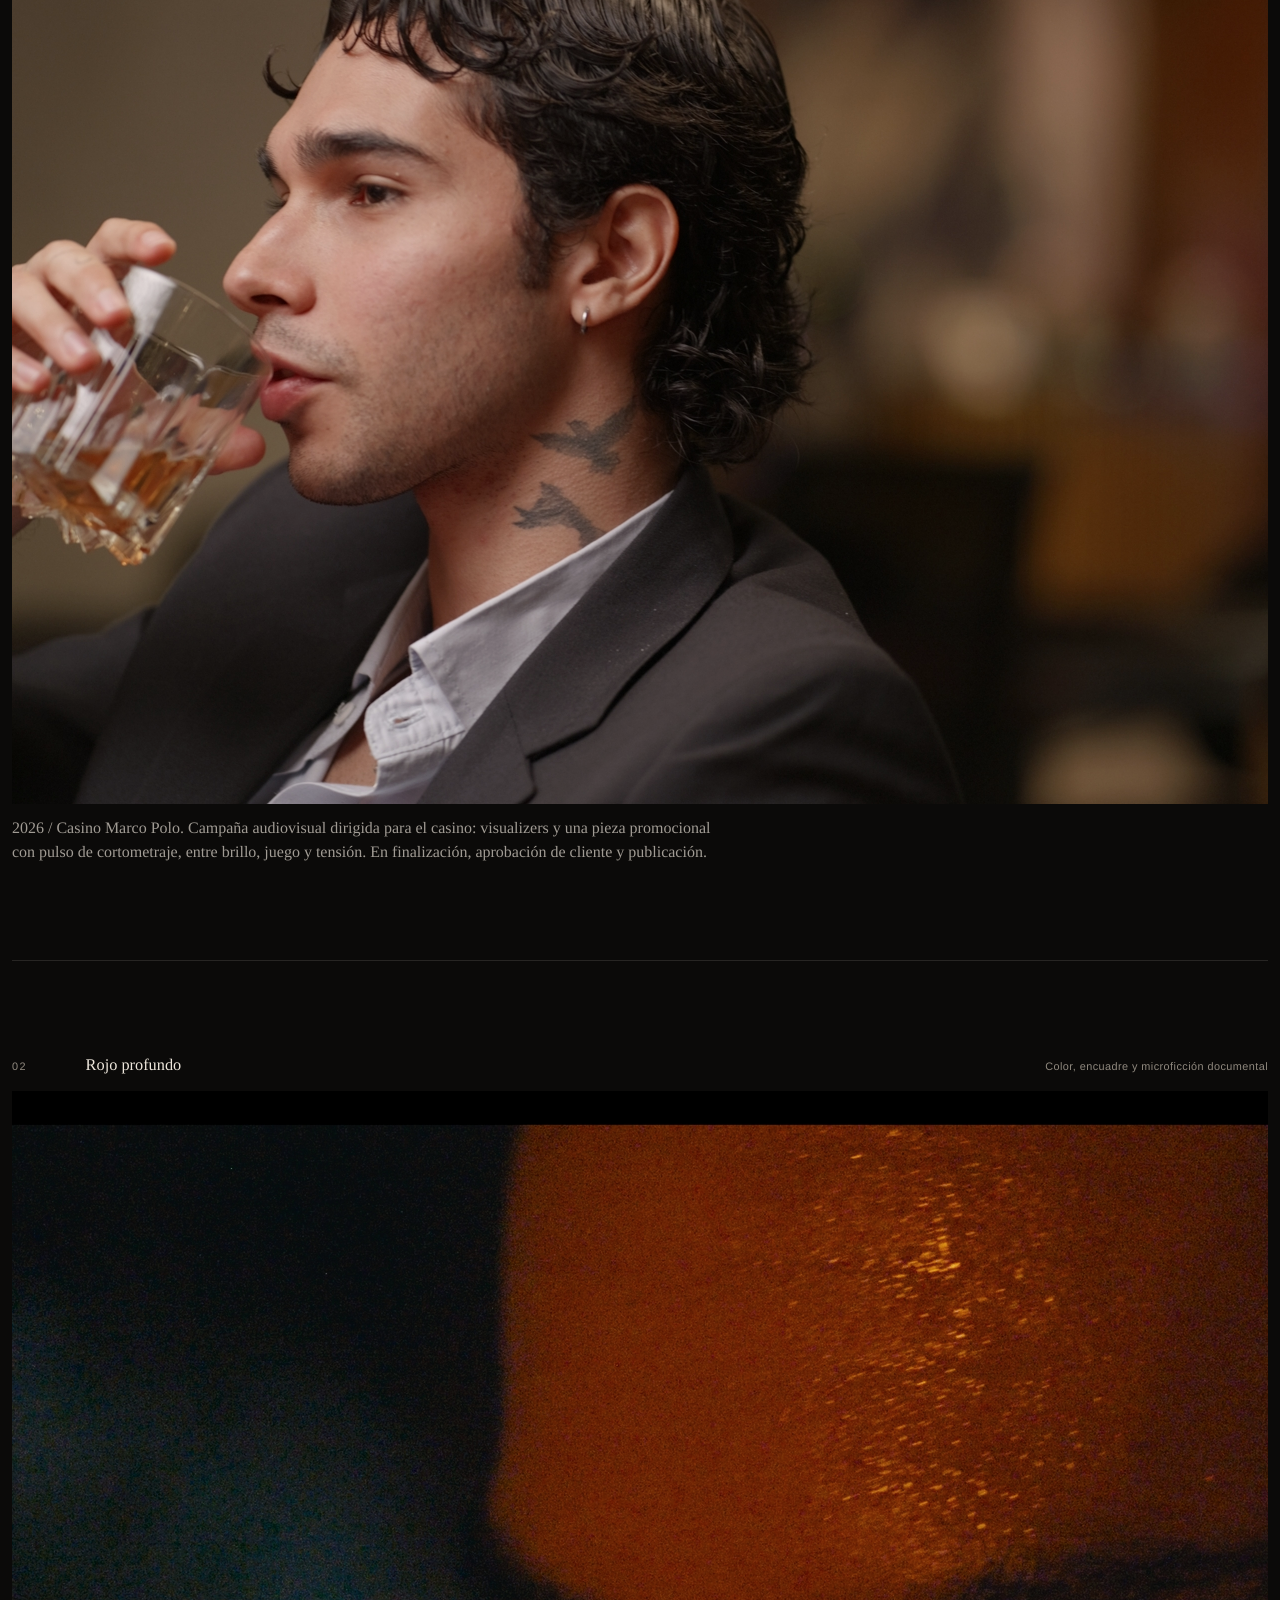
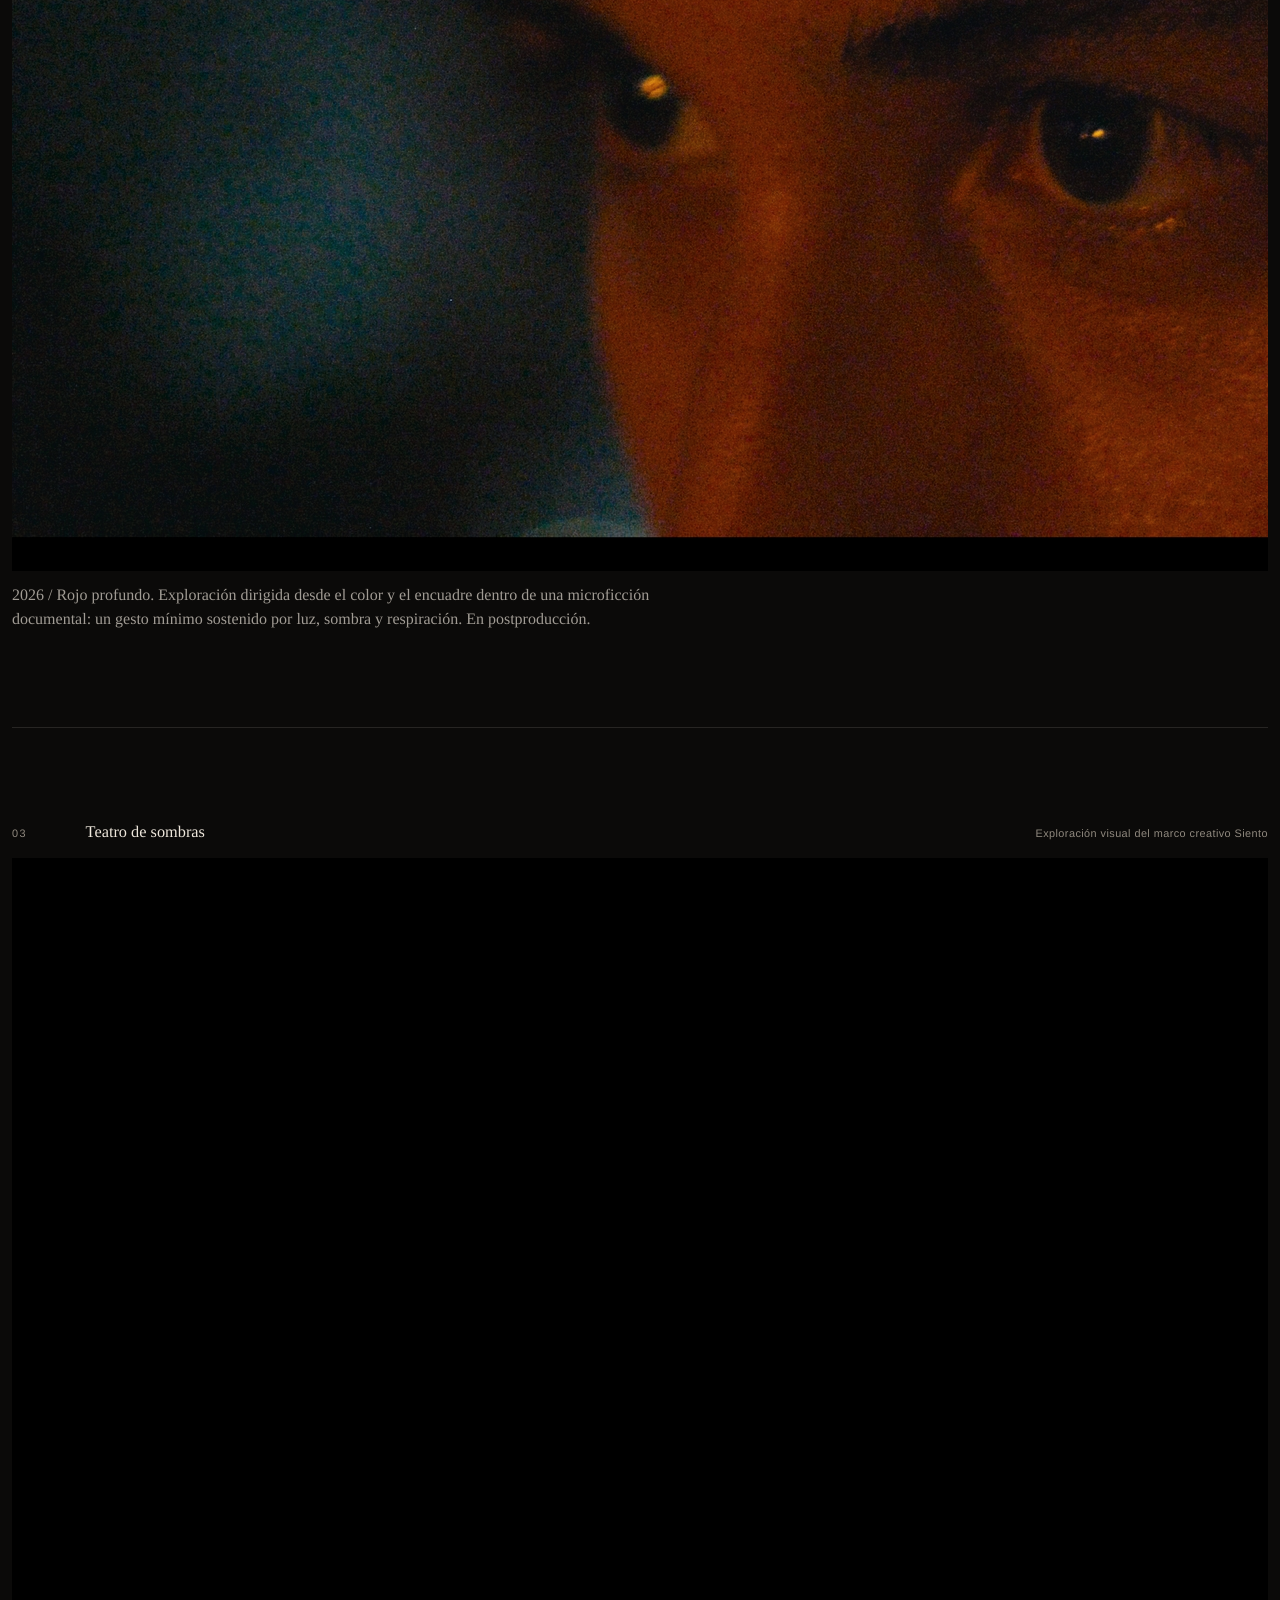
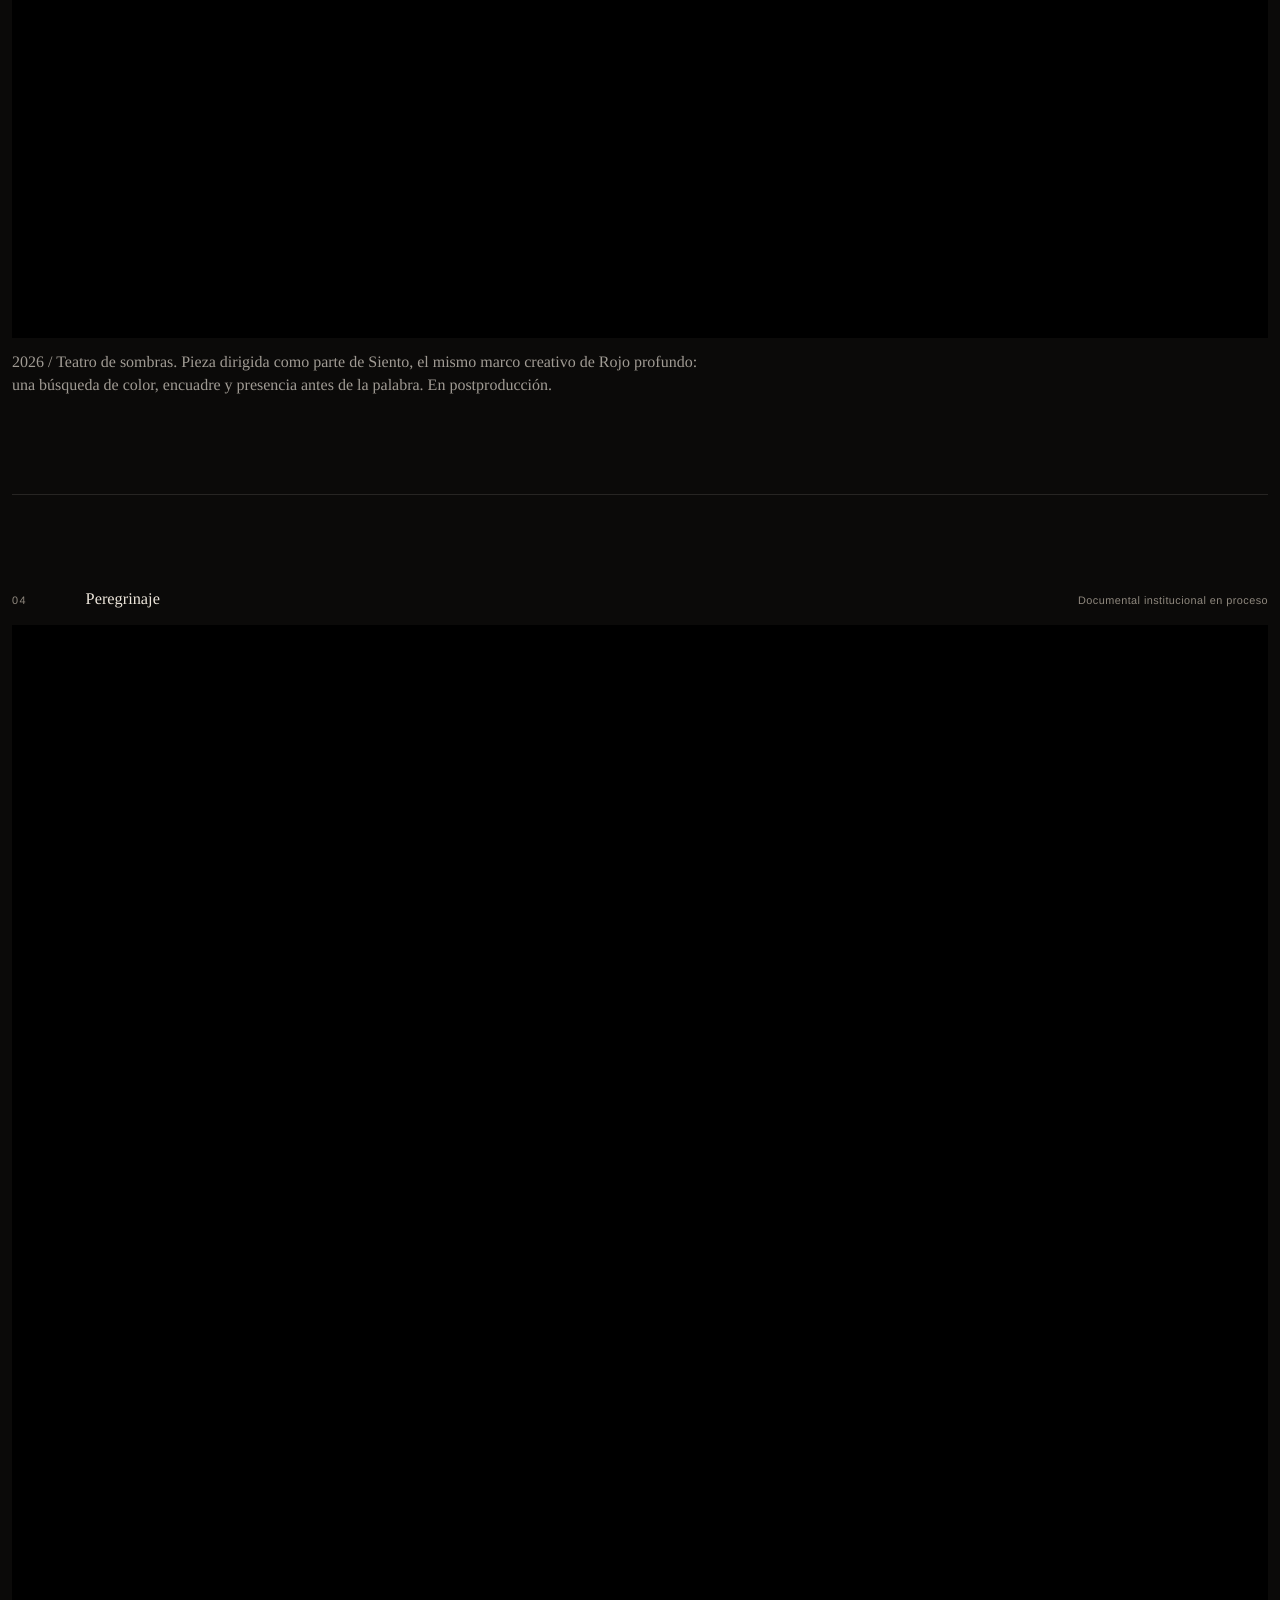
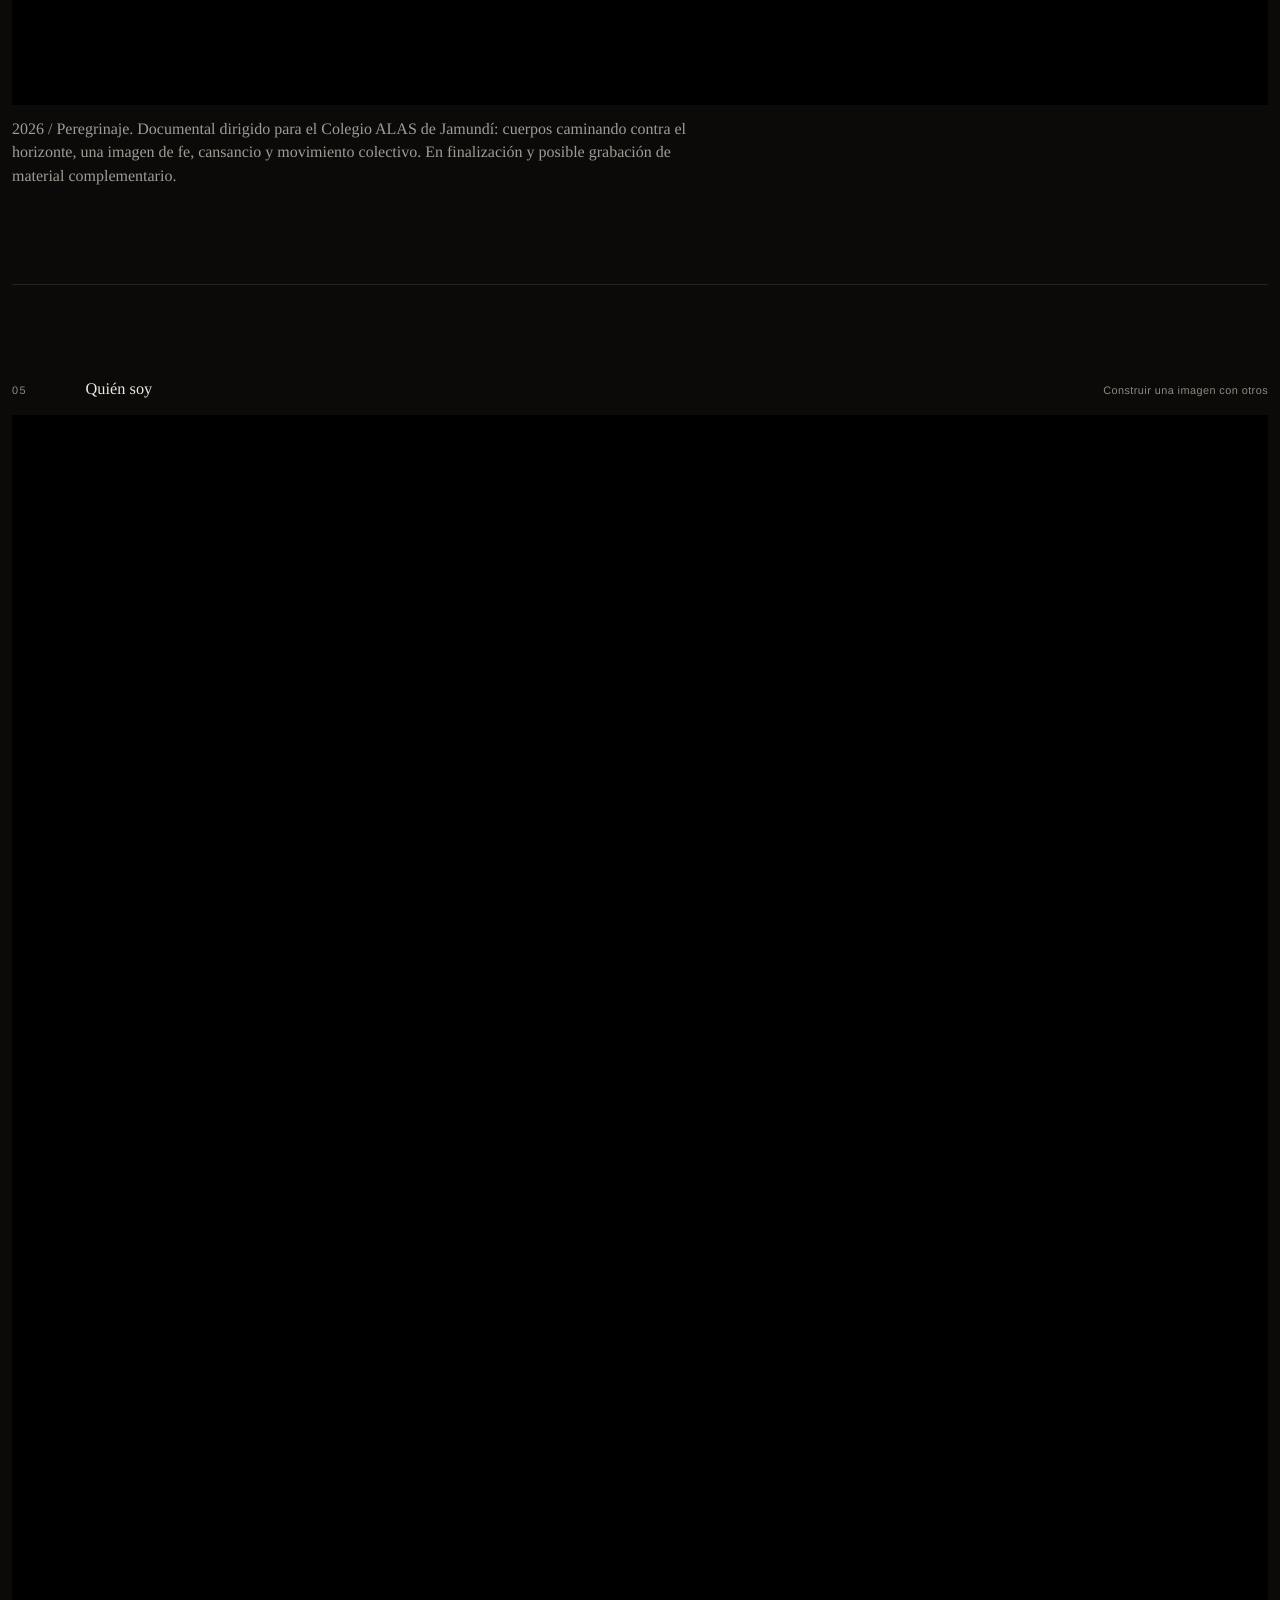
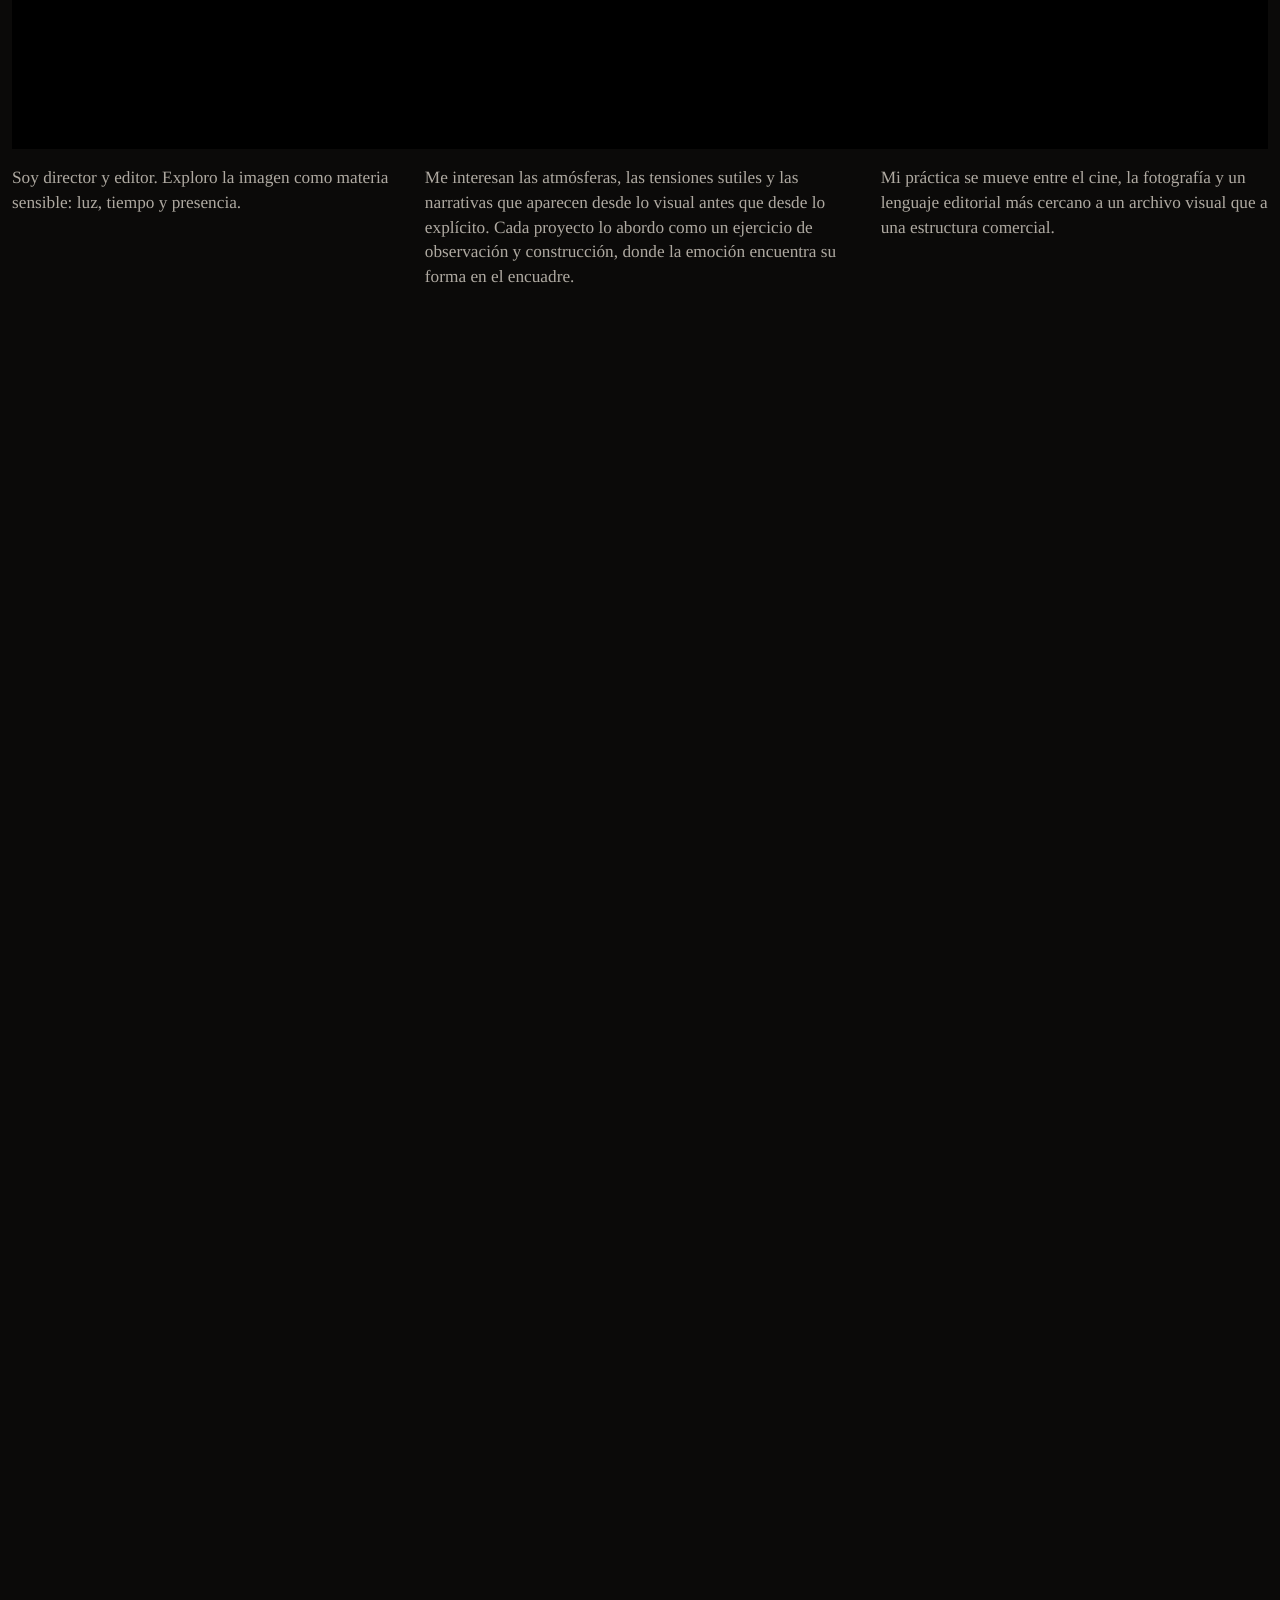
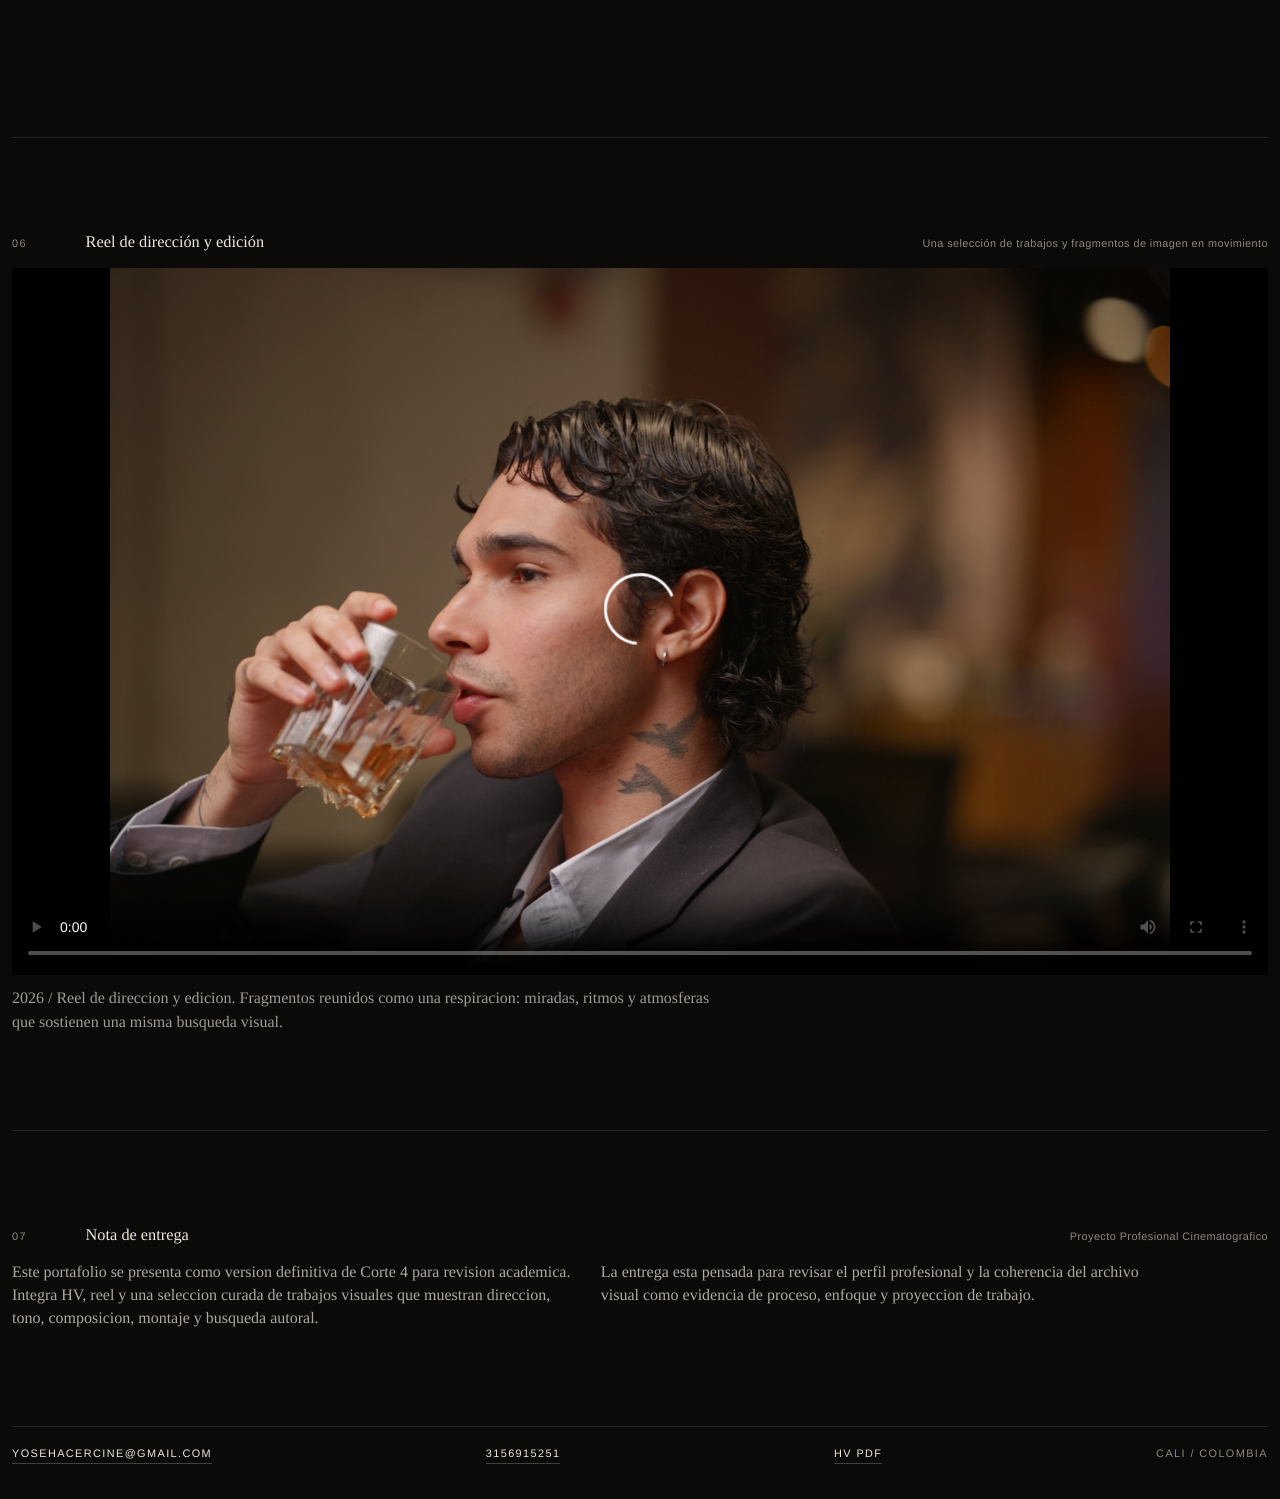
==== commit 43594016: "Add portfolio CV PDF" ====
--- a/index.html
+++ b/index.html
@@ -20,7 +20,7 @@
     <meta property="og:type" content="website" />
     <meta property="og:image" content="assets/images/project-marco-polo.jpg" />
     <link rel="preload" as="image" href="assets/images/project-marco-polo.jpg" />
-    <link rel="stylesheet" href="css/styles.css?v=mobile-20260520b" />
+    <link rel="stylesheet" href="css/styles.css?v=mobile-20260520c" />
   </head>
   <body>
     <main class="page">
@@ -68,7 +68,8 @@
             <p>
               Cali, Colombia<br />
               <a href="mailto:Yosehacercine@gmail.com">Yosehacercine@gmail.com</a><br />
-              <a href="tel:+573156915251">3156915251</a>
+              <a href="tel:+573156915251">3156915251</a><br />
+              <a href="hv-jose-manuel-ramirez.pdf">Descargar HV PDF</a>
             </p>
           </article>
         </div>
@@ -264,6 +265,7 @@
       <footer class="footer">
         <a href="mailto:Yosehacercine@gmail.com">Yosehacercine@gmail.com</a>
         <a href="tel:+573156915251">3156915251</a>
+        <a href="hv-jose-manuel-ramirez.pdf">HV PDF</a>
         <span>Cali / Colombia</span>
       </footer>
     </main>
--- a/css/styles.css
+++ b/css/styles.css
@@ -303,7 +303,7 @@
 
 .footer {
   display: grid;
-  grid-template-columns: repeat(3, auto);
+  grid-template-columns: repeat(4, auto);
   justify-content: space-between;
   gap: 1rem;
   padding: 1.25rem 0 2.2rem;
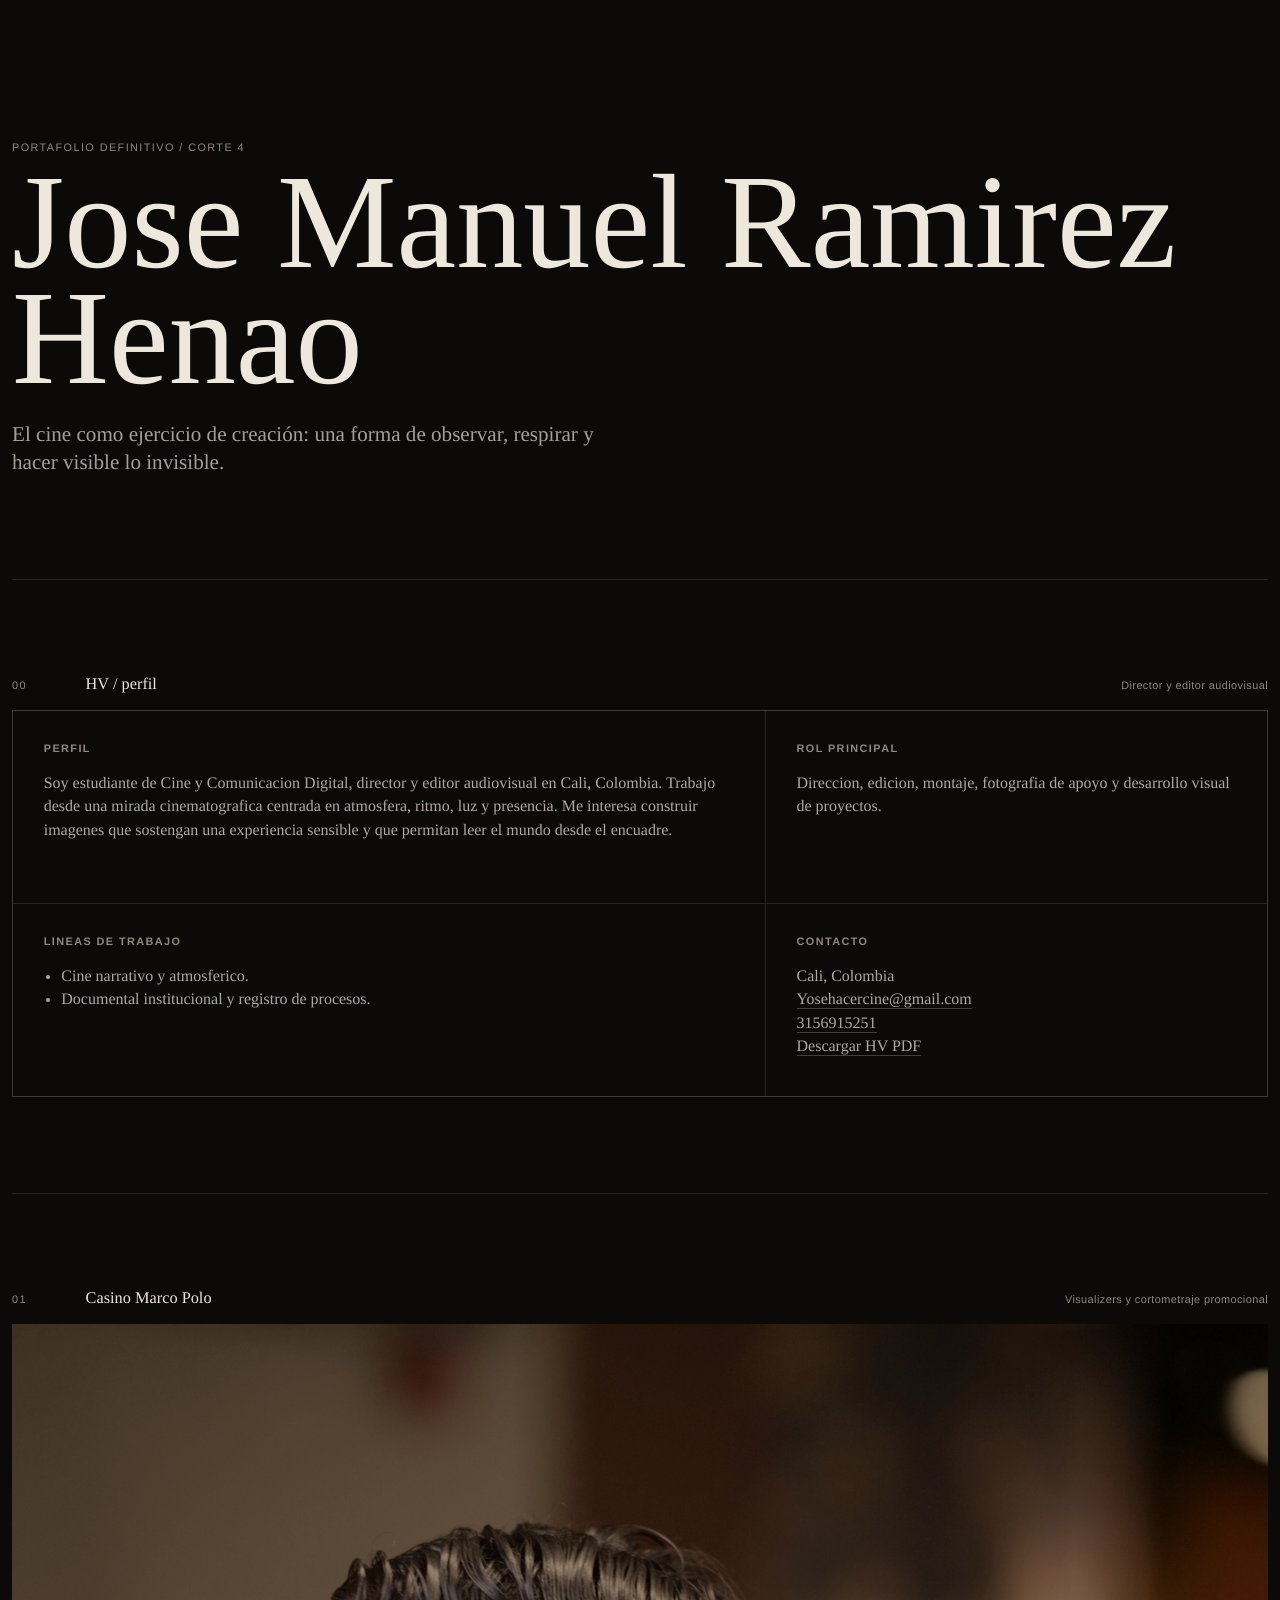
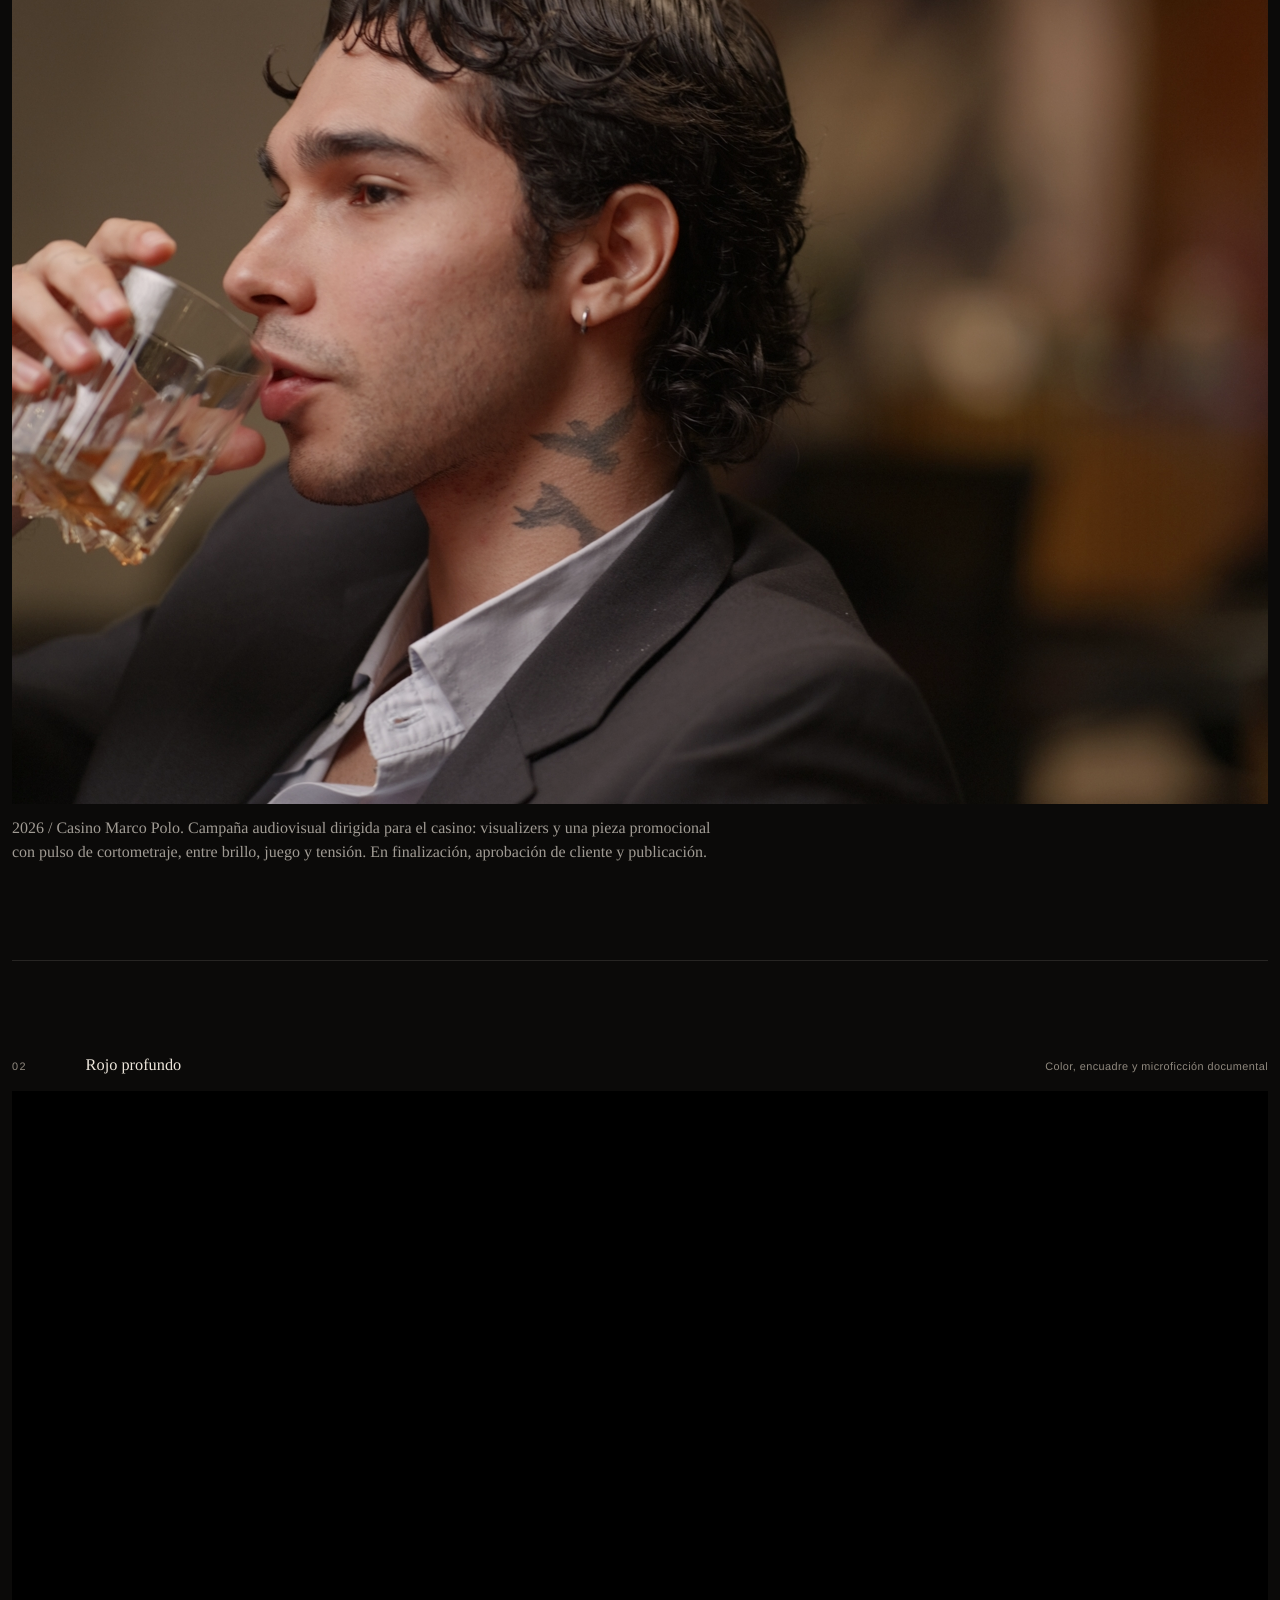
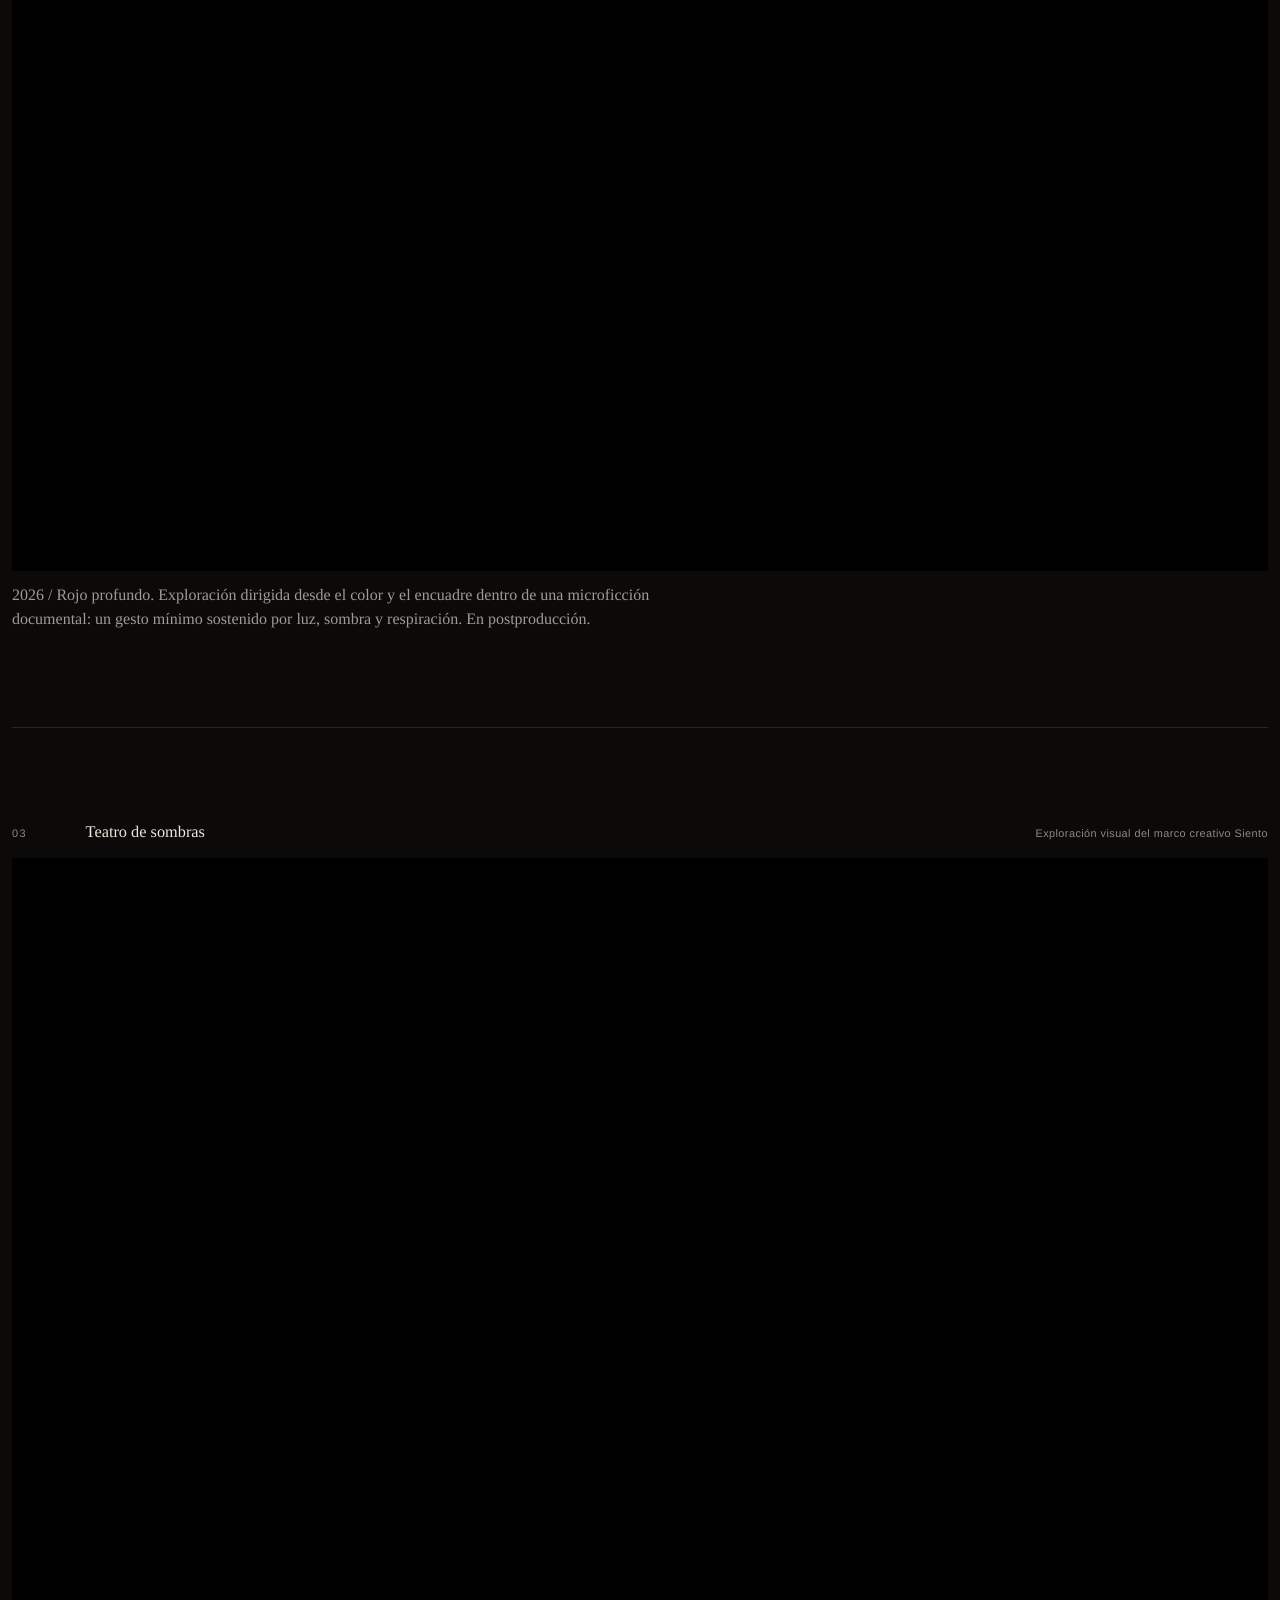
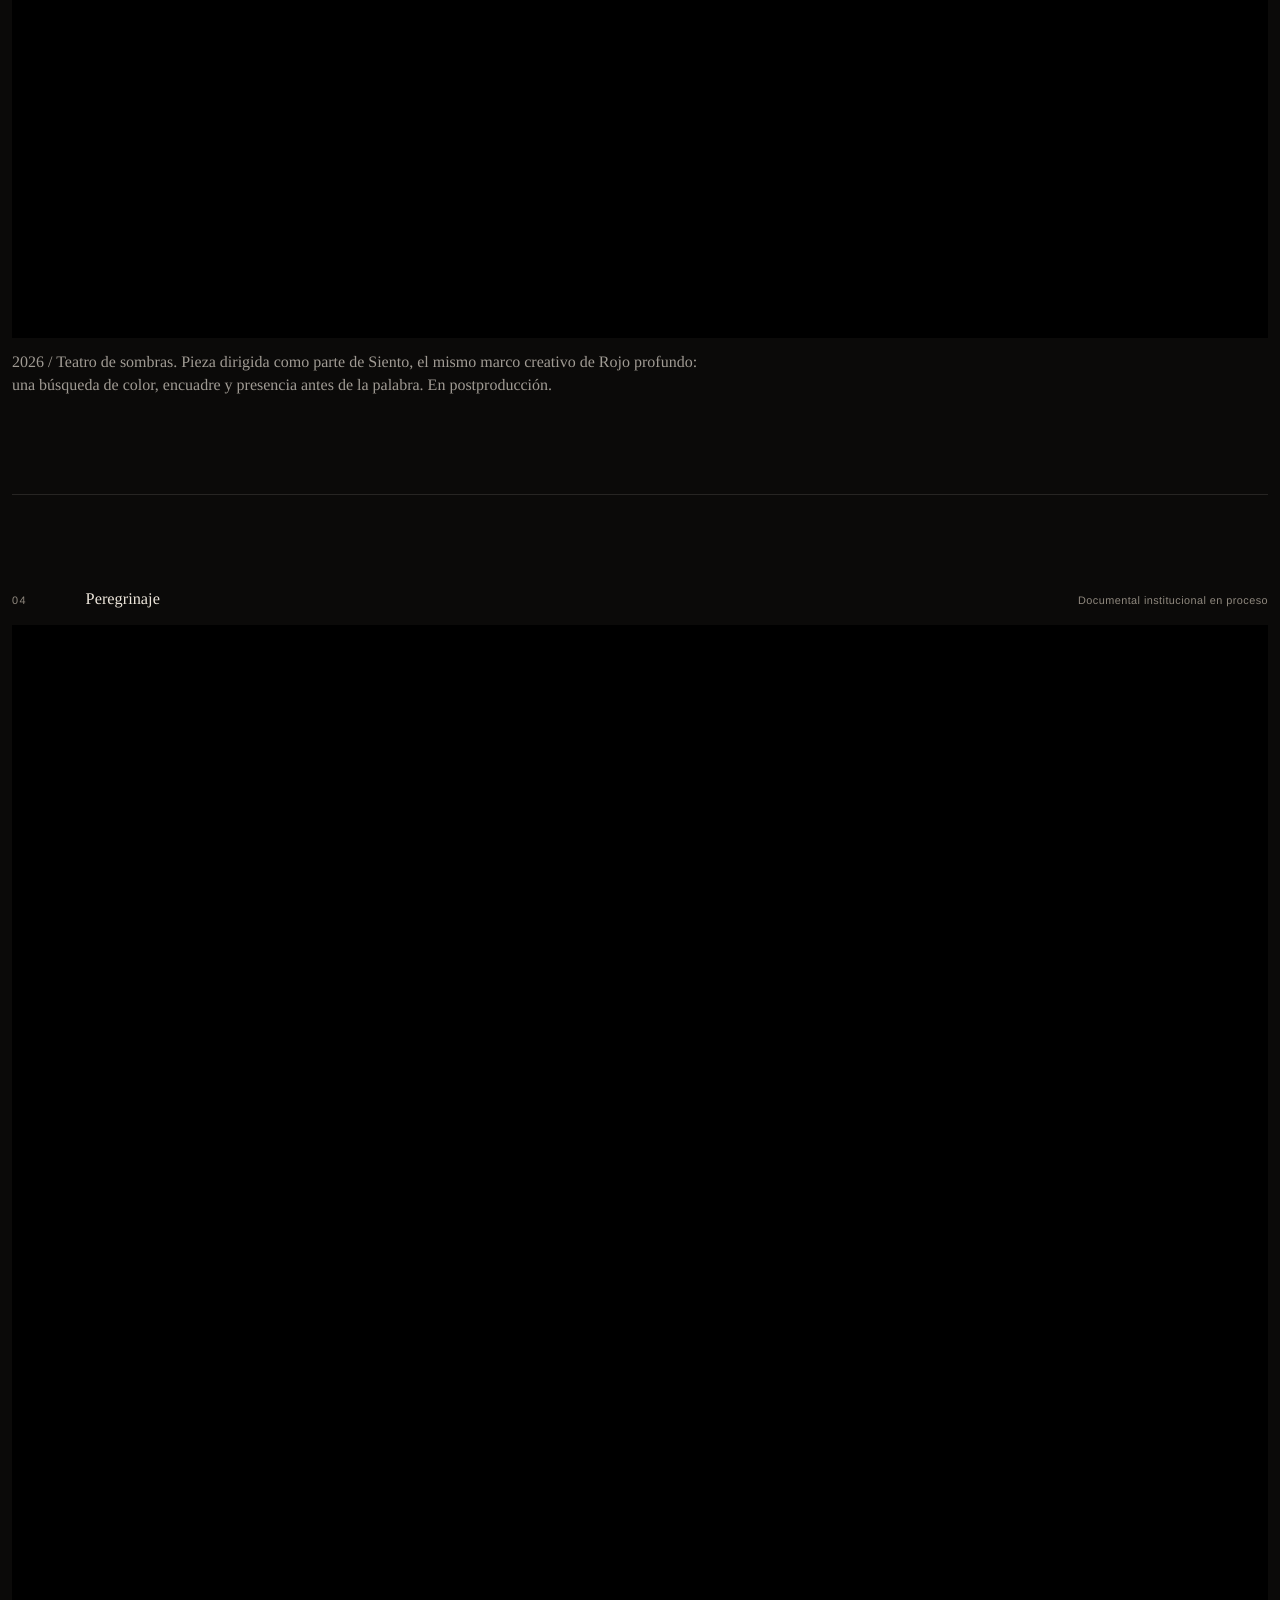
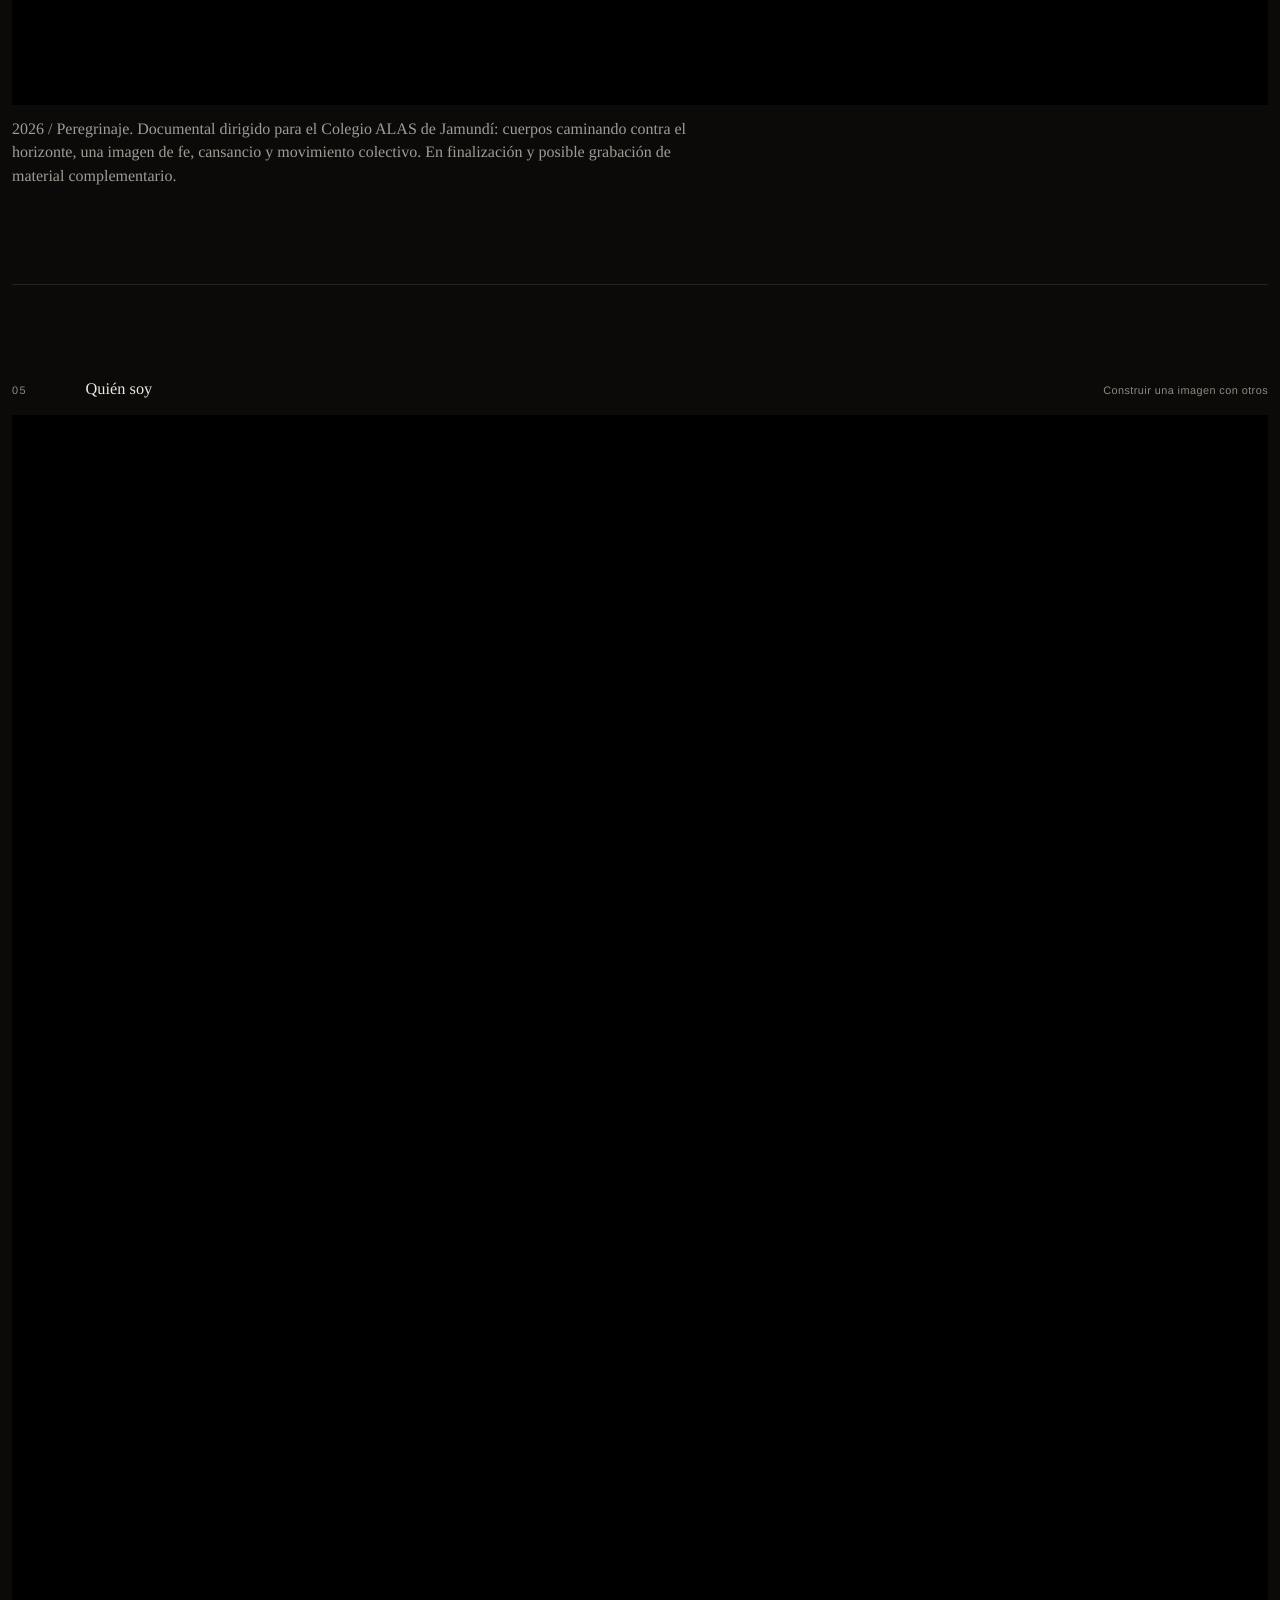
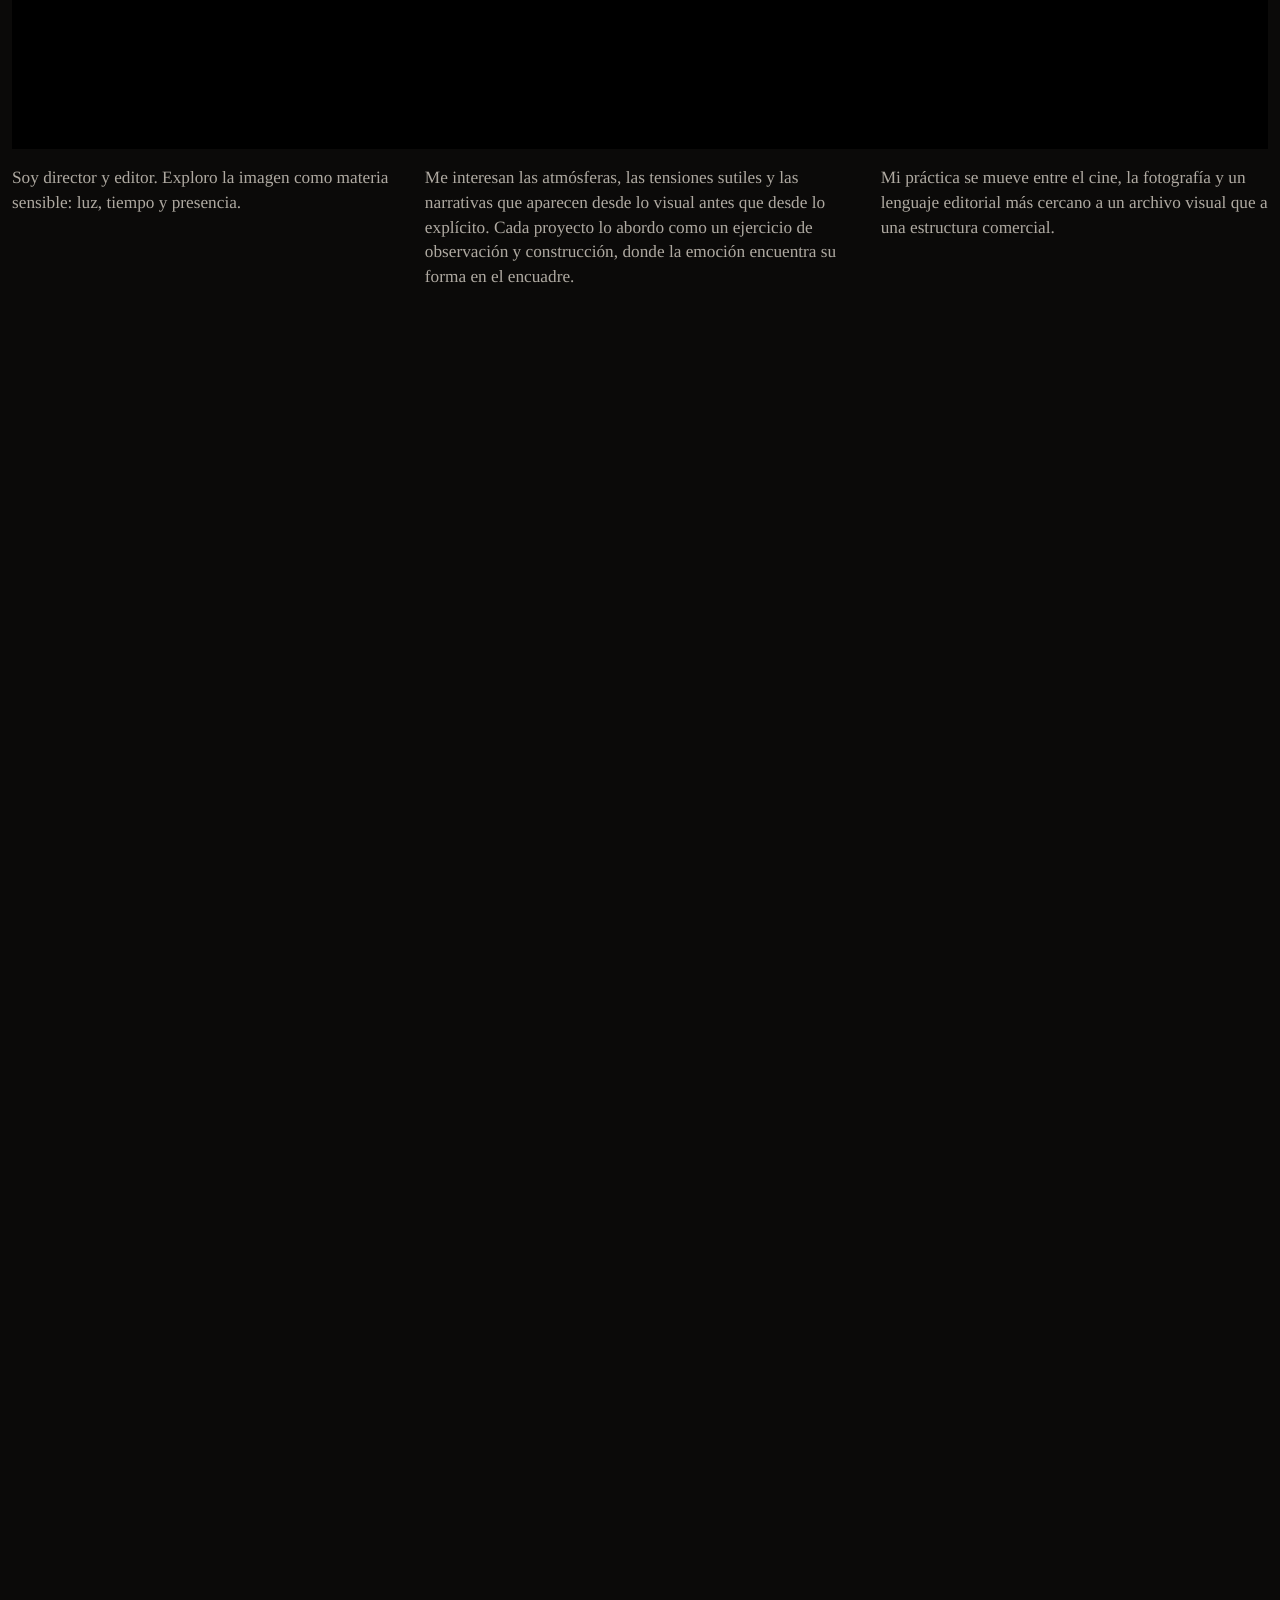
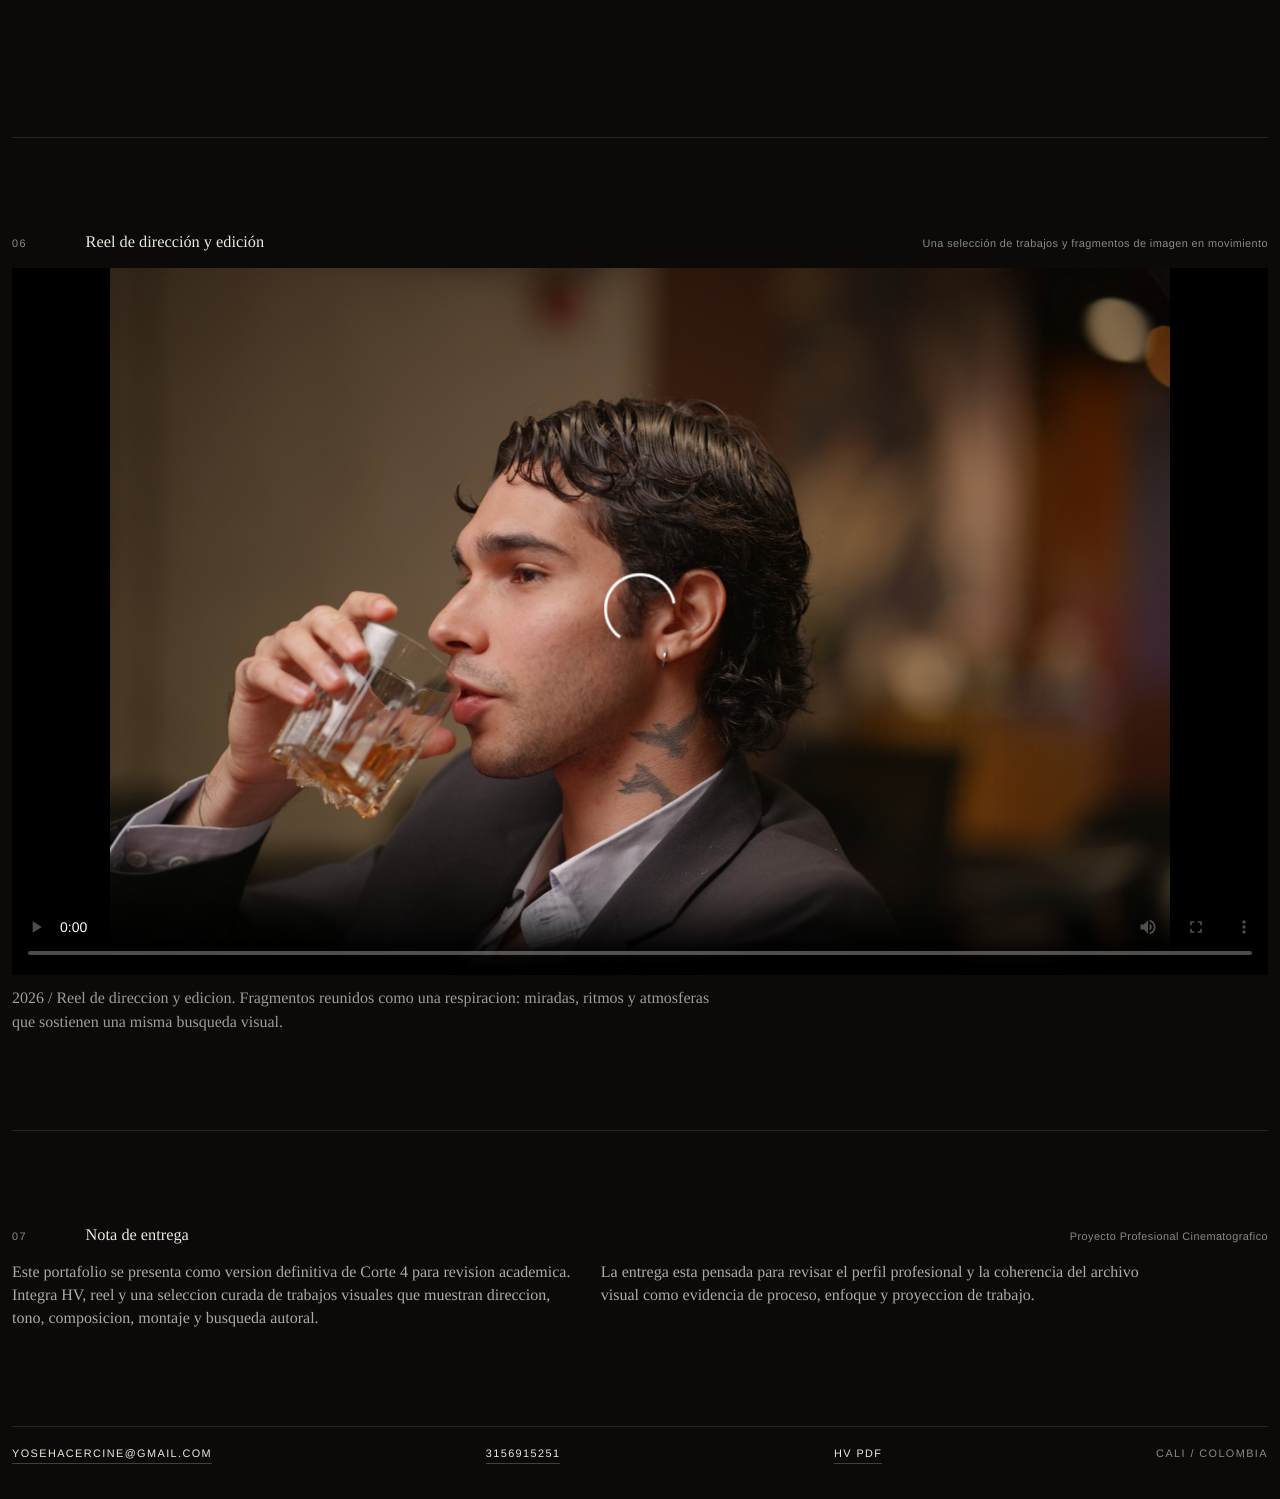
==== commit 1e255a74: "Harden portfolio publication flow" ====
--- a/index.html
+++ b/index.html
@@ -69,7 +69,7 @@
               Cali, Colombia<br />
               <a href="mailto:Yosehacercine@gmail.com">Yosehacercine@gmail.com</a><br />
               <a href="tel:+573156915251">3156915251</a><br />
-              <a href="hv-jose-manuel-ramirez.pdf">Descargar HV PDF</a>
+              <a href="hv-jose-manuel-ramirez.pdf" download>Descargar HV PDF</a>
             </p>
           </article>
         </div>
@@ -88,6 +88,7 @@
               alt="Still de Casino Marco Polo con personaje bebiendo en interior cálido"
               width="1920"
               height="1080"
+              decoding="async"
             />
           </figure>
         </div>
@@ -112,6 +113,7 @@
               width="1920"
               height="1080"
               loading="lazy"
+              decoding="async"
             />
           </figure>
         </div>
@@ -136,6 +138,7 @@
               width="1920"
               height="1080"
               loading="lazy"
+              decoding="async"
             />
           </figure>
         </div>
@@ -160,6 +163,7 @@
               width="1920"
               height="1080"
               loading="lazy"
+              decoding="async"
             />
           </figure>
         </div>
@@ -183,6 +187,7 @@
             width="2000"
             height="1334"
             loading="lazy"
+            decoding="async"
           />
         </figure>
         <div class="personal-copy">
@@ -208,6 +213,7 @@
               width="2000"
               height="1334"
               loading="lazy"
+              decoding="async"
             />
           </figure>
           <figure>
@@ -217,6 +223,7 @@
               width="2000"
               height="1334"
               loading="lazy"
+              decoding="async"
             />
           </figure>
         </div>
@@ -231,6 +238,7 @@
         <video
           controls
           preload="metadata"
+          playsinline
           poster="assets/images/project-marco-polo.jpg"
           aria-label="Reel de portafolio"
         >
@@ -265,7 +273,7 @@
       <footer class="footer">
         <a href="mailto:Yosehacercine@gmail.com">Yosehacercine@gmail.com</a>
         <a href="tel:+573156915251">3156915251</a>
-        <a href="hv-jose-manuel-ramirez.pdf">HV PDF</a>
+        <a href="hv-jose-manuel-ramirez.pdf" download>HV PDF</a>
         <span>Cali / Colombia</span>
       </footer>
     </main>
